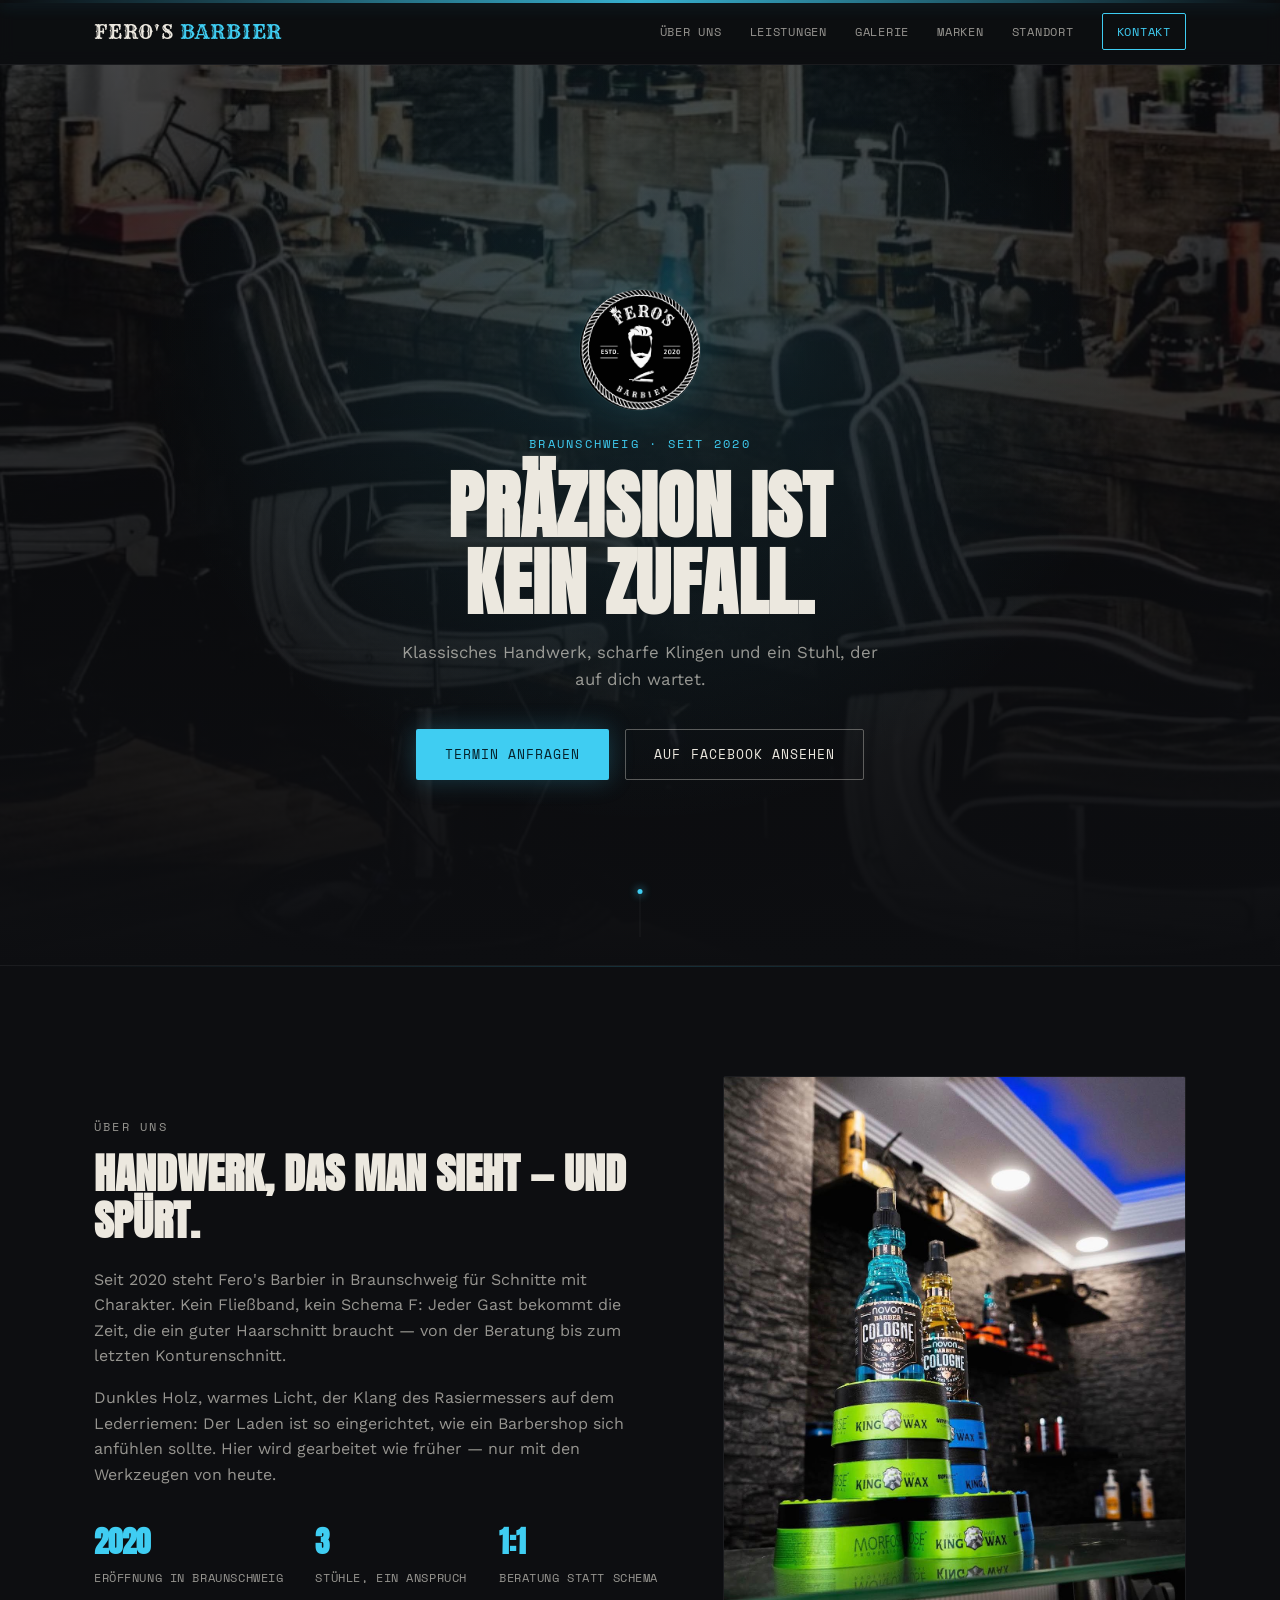
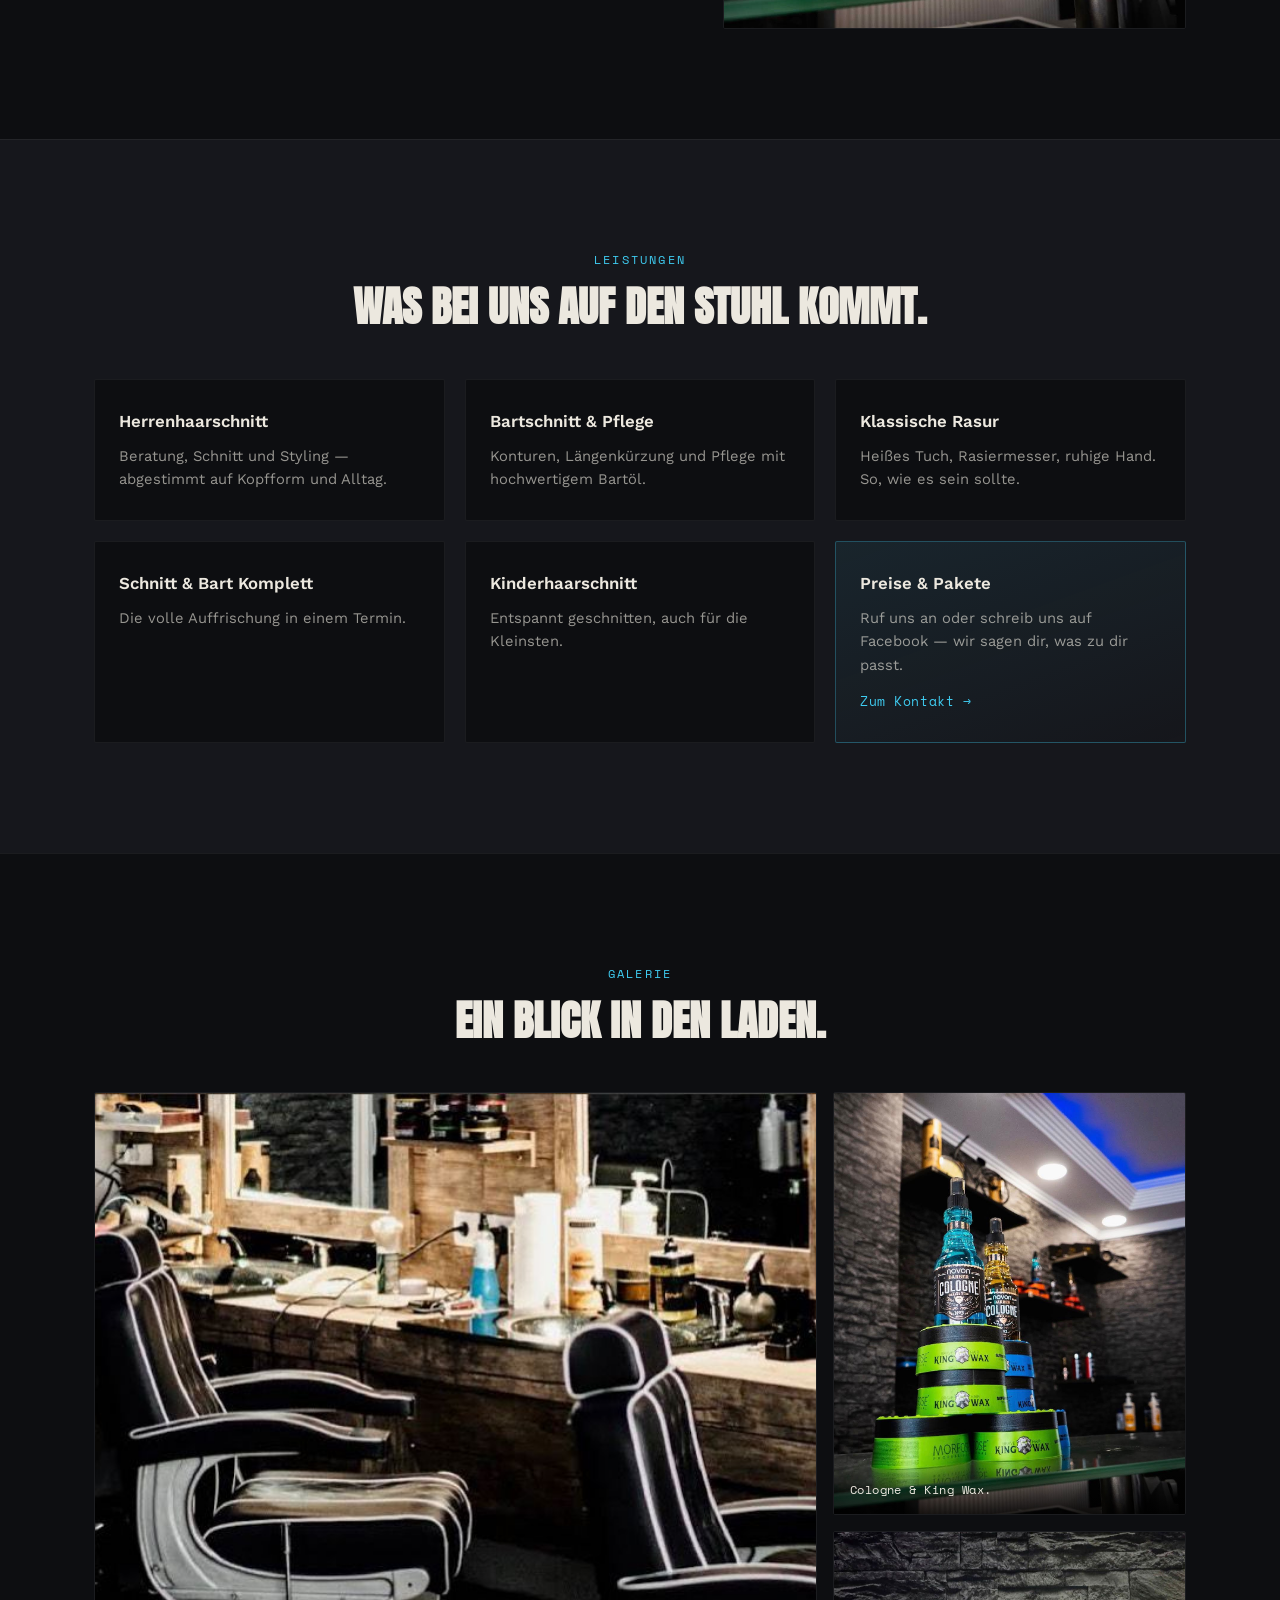
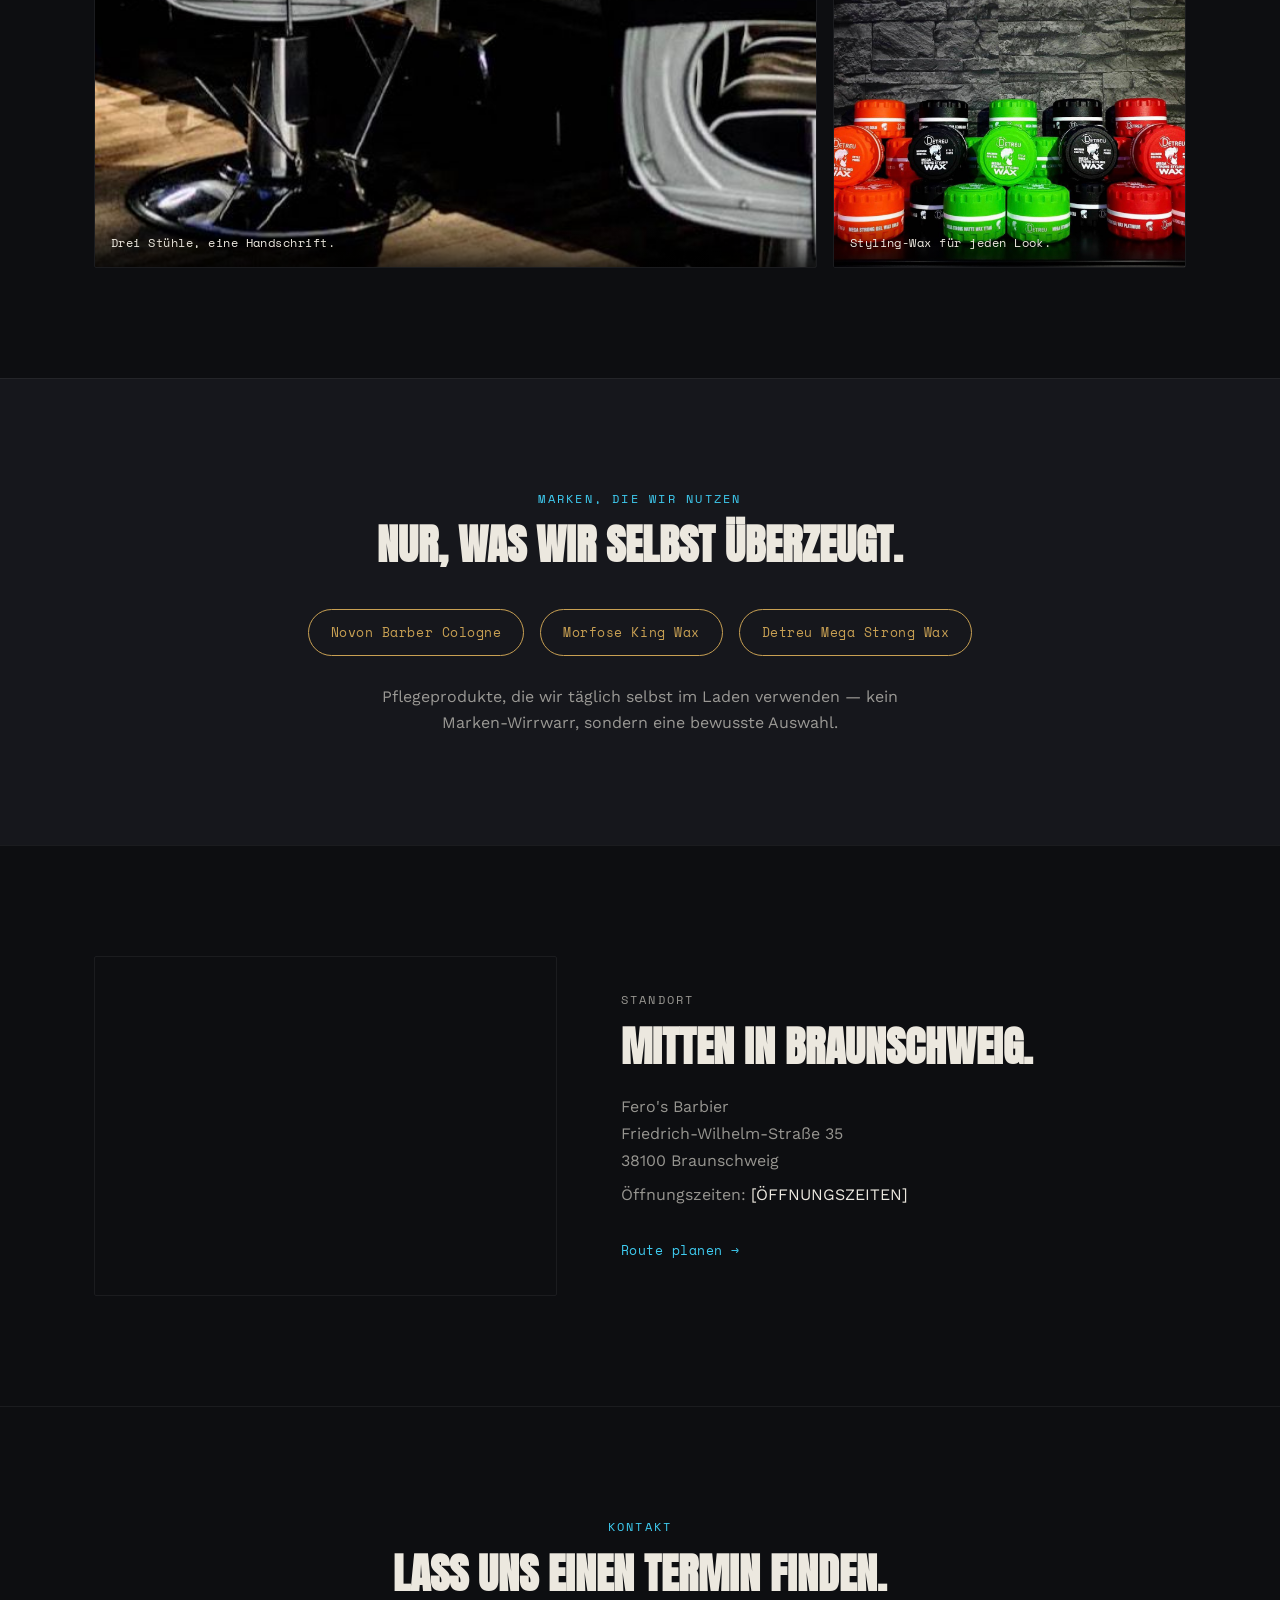
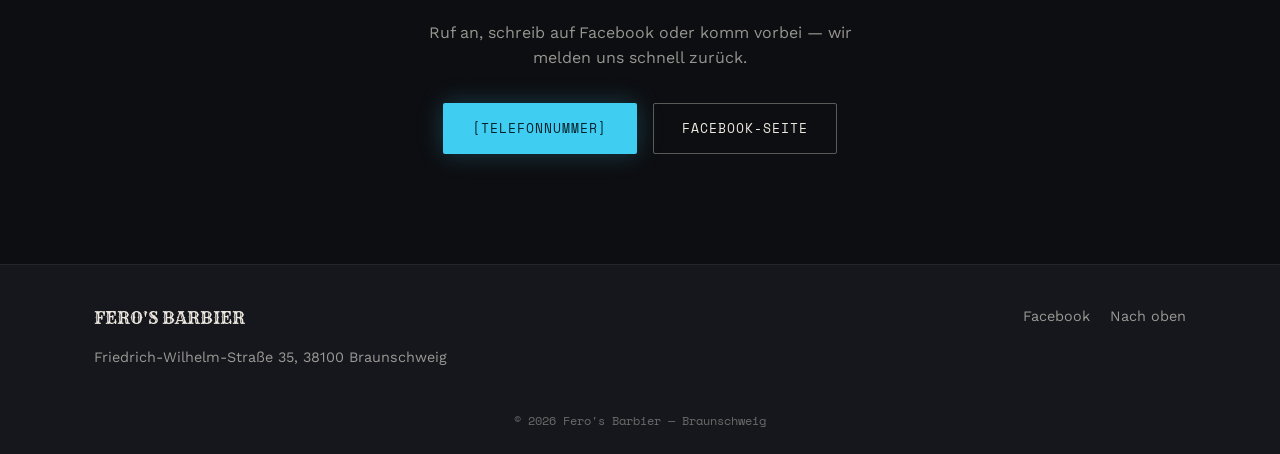
==== index.html @ 3f4fe278 "initial" ====
<!DOCTYPE html>
<html lang="de">
<head>
<meta charset="UTF-8">
<meta name="viewport" content="width=device-width, initial-scale=1.0">
<title>Fero's Barbier — Braunschweig</title>
<meta name="description" content="Fero's Barbier in Braunschweig — Herrenhaarschnitt, Bartpflege & klassische Rasur seit 2020.">

<!--
  HINWEIS FÜR FERO / BETREIBER:
  Bitte folgende Platzhalter im Code suchen und ersetzen:
  - [TELEFONNUMMER]   → echte Telefonnummer eintragen (in Kontakt-Sektion & Hero)
  - [ÖFFNUNGSZEITEN]  → echte Öffnungszeiten eintragen
  - [INSTAGRAM]       → Instagram-Link eintragen oder Button entfernen
  - [E-MAIL]          → E-Mail-Adresse eintragen
  Echte Preise wurden bewusst NICHT erfunden — bitte in der Leistungen-Sektion ergänzen.
-->

<link rel="preconnect" href="https://fonts.googleapis.com">
<link rel="preconnect" href="https://fonts.gstatic.com" crossorigin>
<link href="https://fonts.googleapis.com/css2?family=Anton&family=Rye&family=Work+Sans:wght@400;500;600&family=Space+Mono:wght@400;700&display=swap" rel="stylesheet">

<link rel="stylesheet" href="assets/styles.css">
</head>
<body>

<div class="neon-rail" aria-hidden="true"></div>

<header class="site-header" id="top">
  <nav class="nav">
    <a class="nav-brand" href="#top">FERO'S <span>BARBIER</span></a>
    <button class="nav-toggle" id="navToggle" aria-label="Menü öffnen" aria-expanded="false">
      <span></span><span></span><span></span>
    </button>
    <ul class="nav-links" id="navLinks">
      <li><a href="#ueber-uns">Über uns</a></li>
      <li><a href="#leistungen">Leistungen</a></li>
      <li><a href="#galerie">Galerie</a></li>
      <li><a href="#marken">Marken</a></li>
      <li><a href="#standort">Standort</a></li>
      <li><a href="#kontakt" class="nav-cta">Kontakt</a></li>
    </ul>
  </nav>
</header>

<main>

  <!-- HERO -->
  <section class="hero" id="hero">
    <div class="hero-bg" style="background-image:url('assets/images/chairs.jpeg')"></div>
    <div class="hero-scrim"></div>
    <div class="hero-content">
      <img src="assets/images/logo.jpeg" alt="Fero's Barbier Logo" class="hero-logo">
      <p class="eyebrow">Braunschweig · seit 2020</p>
      <h1 class="hero-title">Präzision ist<br>kein Zufall.</h1>
      <p class="hero-sub">Klassisches Handwerk, scharfe Klingen und ein Stuhl, der auf dich wartet.</p>
      <div class="hero-actions">
        <a href="#kontakt" class="btn btn-primary">Termin anfragen</a>
        <a href="https://www.facebook.com/people/Feros-Barbier/100063717482037/" target="_blank" rel="noopener" class="btn btn-ghost">Auf Facebook ansehen</a>
      </div>
    </div>
    <div class="scroll-cue" aria-hidden="true"><span></span></div>
  </section>

  <!-- ÜBER UNS -->
  <section class="section" id="ueber-uns">
    <div class="section-glow"></div>
    <div class="container split">
      <div class="split-text reveal">
        <p class="eyebrow">Über uns</p>
        <h2 class="section-title">Handwerk, das man sieht — und spürt.</h2>
        <p>Seit 2020 steht Fero's Barbier in Braunschweig für Schnitte mit Charakter. Kein Fließband, kein Schema F: Jeder Gast bekommt die Zeit, die ein guter Haarschnitt braucht — von der Beratung bis zum letzten Konturenschnitt.</p>
        <p>Dunkles Holz, warmes Licht, der Klang des Rasiermessers auf dem Lederriemen: Der Laden ist so eingerichtet, wie ein Barbershop sich anfühlen sollte. Hier wird gearbeitet wie früher — nur mit den Werkzeugen von heute.</p>
        <ul class="fact-list">
          <li><strong>2020</strong><span>Eröffnung in Braunschweig</span></li>
          <li><strong>3</strong><span>Stühle, ein Anspruch</span></li>
          <li><strong>1:1</strong><span>Beratung statt Schema</span></li>
        </ul>
      </div>
      <div class="split-media reveal">
        <img src="assets/images/products-tower.jpeg" alt="Pflegeprodukte bei Fero's Barbier">
      </div>
    </div>
  </section>

  <!-- LEISTUNGEN -->
  <section class="section section-alt" id="leistungen">
    <div class="container">
      <p class="eyebrow center">Leistungen</p>
      <h2 class="section-title center">Was bei uns auf den Stuhl kommt.</h2>
      <div class="service-grid">
        <article class="service-card reveal">
          <h3>Herrenhaarschnitt</h3>
          <p>Beratung, Schnitt und Styling — abgestimmt auf Kopfform und Alltag.</p>
        </article>
        <article class="service-card reveal">
          <h3>Bartschnitt &amp; Pflege</h3>
          <p>Konturen, Längenkürzung und Pflege mit hochwertigem Bartöl.</p>
        </article>
        <article class="service-card reveal">
          <h3>Klassische Rasur</h3>
          <p>Heißes Tuch, Rasiermesser, ruhige Hand. So, wie es sein sollte.</p>
        </article>
        <article class="service-card reveal">
          <h3>Schnitt &amp; Bart Komplett</h3>
          <p>Die volle Auffrischung in einem Termin.</p>
        </article>
        <article class="service-card reveal">
          <h3>Kinderhaarschnitt</h3>
          <p>Entspannt geschnitten, auch für die Kleinsten.</p>
        </article>
        <article class="service-card reveal service-card--cta">
          <h3>Preise &amp; Pakete</h3>
          <p>Ruf uns an oder schreib uns auf Facebook — wir sagen dir, was zu dir passt.</p>
          <a href="#kontakt" class="link-arrow">Zum Kontakt →</a>
        </article>
      </div>
    </div>
  </section>

  <!-- GALERIE -->
  <section class="section" id="galerie">
    <div class="container">
      <p class="eyebrow center">Galerie</p>
      <h2 class="section-title center">Ein Blick in den Laden.</h2>
      <div class="gallery-grid">
        <figure class="gallery-item reveal gallery-item--wide">
          <img src="assets/images/chairs.jpeg" alt="Barbierstühle im Laden">
          <figcaption>Drei Stühle, eine Handschrift.</figcaption>
        </figure>
        <figure class="gallery-item reveal">
          <img src="assets/images/products-tower.jpeg" alt="Cologne und Wax Produkte">
          <figcaption>Cologne &amp; King Wax.</figcaption>
        </figure>
        <figure class="gallery-item reveal">
          <img src="assets/images/products-wax.jpeg" alt="Detreu Styling Wax in verschiedenen Farben">
          <figcaption>Styling-Wax für jeden Look.</figcaption>
        </figure>
      </div>
    </div>
  </section>

  <!-- MARKEN -->
  <section class="section section-alt" id="marken">
    <div class="container">
      <p class="eyebrow center">Marken, die wir nutzen</p>
      <h2 class="section-title center">Nur, was wir selbst überzeugt.</h2>
      <div class="brand-row">
        <div class="brand-pill reveal">Novon Barber Cologne</div>
        <div class="brand-pill reveal">Morfose King Wax</div>
        <div class="brand-pill reveal">Detreu Mega Strong Wax</div>
      </div>
      <p class="brand-note">Pflegeprodukte, die wir täglich selbst im Laden verwenden — kein Marken-Wirrwarr, sondern eine bewusste Auswahl.</p>
    </div>
  </section>

  <!-- STANDORT -->
  <section class="section" id="standort">
    <div class="container split split-reverse">
      <div class="split-text reveal">
        <p class="eyebrow">Standort</p>
        <h2 class="section-title">Mitten in Braunschweig.</h2>
        <address>
          Fero's Barbier<br>
          Friedrich-Wilhelm-Straße 35<br>
          38100 Braunschweig
        </address>
        <p class="hours-note">Öffnungszeiten: <em>[ÖFFNUNGSZEITEN]</em></p>
        <a class="link-arrow" href="https://www.google.com/maps/dir/?api=1&destination=Friedrich-Wilhelm-Stra%C3%9Fe+35,+38100+Braunschweig" target="_blank" rel="noopener">Route planen →</a>
      </div>
      <div class="split-media reveal map-frame">
        <iframe
          title="Karte Fero's Barbier"
          src="https://maps.google.com/maps?q=Friedrich-Wilhelm-Stra%C3%9Fe%2035,%2038100%20Braunschweig&z=16&output=embed"
          loading="lazy"
          referrerpolicy="no-referrer-when-downgrade">
        </iframe>
      </div>
    </div>
  </section>

  <!-- KONTAKT -->
  <section class="section section-dark" id="kontakt">
    <div class="container center-col">
      <p class="eyebrow center">Kontakt</p>
      <h2 class="section-title center">Lass uns einen Termin finden.</h2>
      <p class="kontakt-sub">Ruf an, schreib auf Facebook oder komm vorbei — wir melden uns schnell zurück.</p>
      <div class="kontakt-actions">
        <a href="tel:[TELEFONNUMMER]" class="btn btn-primary">[TELEFONNUMMER]</a>
        <a href="https://www.facebook.com/people/Feros-Barbier/100063717482037/" target="_blank" rel="noopener" class="btn btn-ghost">Facebook-Seite</a>
      </div>
    </div>
  </section>

</main>

<footer class="site-footer">
  <div class="container footer-grid">
    <div>
      <p class="footer-brand">FERO'S BARBIER</p>
      <p>Friedrich-Wilhelm-Straße 35, 38100 Braunschweig</p>
    </div>
    <div class="footer-links">
      <a href="https://www.facebook.com/people/Feros-Barbier/100063717482037/" target="_blank" rel="noopener">Facebook</a>
      <a href="#top">Nach oben</a>
    </div>
  </div>
  <p class="footer-fine">© <span id="year"></span> Fero's Barbier — Braunschweig</p>
</footer>

<script src="assets/script.js"></script>
</body>
</html>
---- assets/styles.css ----
/* ============ TOKENS ============ */
:root{
  --ink:#0d0e11;
  --panel:#16171c;
  --panel-2:#1d1f25;
  --stone-line: rgba(255,255,255,0.06);
  --neon:#3fcdf2;
  --neon-soft: rgba(63,205,242,0.18);
  --brass:#c8a053;
  --paper:#ece8df;
  --paper-dim: rgba(236,232,223,0.62);
  --green:#8dc63f;

  --display: "Anton", sans-serif;
  --accent-font: "Rye", serif;
  --body: "Work Sans", sans-serif;
  --mono: "Space Mono", monospace;

  --container: 1140px;
  --radius: 2px;
}

*{box-sizing:border-box;}
html{scroll-behavior:smooth;}
body{
  margin:0;
  background:var(--ink);
  color:var(--paper);
  font-family:var(--body);
  font-size:16px;
  line-height:1.6;
  -webkit-font-smoothing:antialiased;
}
img{max-width:100%;display:block;}
a{color:inherit;text-decoration:none;}
.container{max-width:var(--container);margin:0 auto;padding:0 24px;}

@media (prefers-reduced-motion: reduce){
  *{animation-duration:0.001ms !important; animation-iteration-count:1 !important; transition-duration:0.001ms !important; scroll-behavior:auto !important;}
}

/* ============ SIGNATURE: NEON CEILING RAIL ============ */
.neon-rail{
  position:fixed;
  top:0; left:0; right:0;
  height:3px;
  background:linear-gradient(90deg, transparent, var(--neon), transparent);
  z-index:60;
  box-shadow:0 0 18px 2px var(--neon-soft);
  opacity:0.85;
  animation: railSweep 9s ease-in-out infinite;
}
@keyframes railSweep{
  0%,100%{ background-position: 0% 50%; }
  50%{ background-position: 100% 50%; }
}

/* ============ HEADER / NAV ============ */
.site-header{
  position:sticky; top:0; z-index:50;
  background:rgba(13,14,17,0.86);
  backdrop-filter: blur(8px);
  border-bottom:1px solid var(--stone-line);
}
.nav{
  max-width:var(--container);
  margin:0 auto;
  padding:16px 24px;
  display:flex;
  align-items:center;
  justify-content:space-between;
}
.nav-brand{
  font-family:var(--accent-font);
  font-size:1.25rem;
  letter-spacing:0.04em;
  color:var(--paper);
}
.nav-brand span{color:var(--neon);}
.nav-links{
  display:flex;
  gap:28px;
  list-style:none;
  margin:0; padding:0;
  font-family:var(--mono);
  font-size:0.78rem;
  letter-spacing:0.06em;
  text-transform:uppercase;
}
.nav-links a{
  color:var(--paper-dim);
  position:relative;
  padding-bottom:4px;
  transition:color .2s;
}
.nav-links a:hover, .nav-links a:focus-visible{color:var(--paper);}
.nav-links a:hover::after, .nav-links a:focus-visible::after{
  content:"";
  position:absolute; left:0; bottom:0;
  width:100%; height:1px;
  background:var(--neon);
}
.nav-cta{
  color:var(--neon) !important;
  border:1px solid var(--neon);
  padding:8px 14px !important;
  border-radius:var(--radius);
}
.nav-toggle{
  display:none;
  flex-direction:column;
  gap:5px;
  background:none;
  border:none;
  cursor:pointer;
  padding:6px;
}
.nav-toggle span{
  width:24px; height:2px; background:var(--paper);
}

/* ============ HERO ============ */
.hero{
  position:relative;
  min-height:100vh;
  display:flex;
  align-items:center;
  justify-content:center;
  overflow:hidden;
}
.hero-bg{
  position:absolute; inset:0;
  background-size:cover;
  background-position:center 30%;
  filter:saturate(0.9) brightness(0.55);
  transform:scale(1.05);
}
.hero-scrim{
  position:absolute; inset:0;
  background:
    radial-gradient(ellipse at 50% 30%, rgba(63,205,242,0.12), transparent 55%),
    linear-gradient(180deg, rgba(13,14,17,0.55) 0%, rgba(13,14,17,0.78) 55%, var(--ink) 100%);
}
.hero-content{
  position:relative;
  z-index:2;
  text-align:center;
  padding:120px 24px 80px;
  max-width:720px;
}
.hero-logo{
  width:120px; height:120px;
  margin:0 auto 24px;
  border-radius:50%;
  box-shadow:0 0 0 1px var(--stone-line), 0 0 40px rgba(63,205,242,0.15);
}
.eyebrow{
  font-family:var(--mono);
  font-size:0.78rem;
  letter-spacing:0.18em;
  text-transform:uppercase;
  color:var(--neon);
  margin:0 0 14px;
}
.eyebrow.center{text-align:center;}
.hero-title{
  font-family:var(--display);
  font-size:clamp(2.6rem, 7vw, 4.6rem);
  line-height:1.04;
  letter-spacing:0.01em;
  margin:0 0 18px;
  text-transform:uppercase;
}
.hero-sub{
  color:var(--paper-dim);
  font-size:1.05rem;
  max-width:480px;
  margin:0 auto 36px;
}
.hero-actions{
  display:flex; gap:16px; justify-content:center; flex-wrap:wrap;
}
.scroll-cue{
  position:absolute; bottom:28px; left:50%; transform:translateX(-50%);
  width:1px; height:48px; background:var(--stone-line);
  z-index:2;
}
.scroll-cue span{
  position:absolute; top:0; left:-2px;
  width:5px; height:5px; border-radius:50%;
  background:var(--neon);
  box-shadow:0 0 8px var(--neon);
  animation: cueDrop 2.4s ease-in-out infinite;
}
@keyframes cueDrop{
  0%{ top:0; opacity:1; }
  90%{ opacity:1; }
  100%{ top:44px; opacity:0; }
}

/* ============ BUTTONS ============ */
.btn{
  display:inline-block;
  padding:14px 28px;
  font-family:var(--mono);
  font-size:0.82rem;
  letter-spacing:0.08em;
  text-transform:uppercase;
  border-radius:var(--radius);
  border:1px solid transparent;
  transition: transform .2s, box-shadow .2s, background .2s;
}
.btn-primary{
  background:var(--neon);
  color:#06222b;
  box-shadow:0 0 24px rgba(63,205,242,0.25);
}
.btn-primary:hover{ transform:translateY(-2px); box-shadow:0 6px 28px rgba(63,205,242,0.4); }
.btn-ghost{
  border-color: rgba(236,232,223,0.35);
  color:var(--paper);
}
.btn-ghost:hover{ border-color:var(--paper); background:rgba(255,255,255,0.04); }

/* ============ SECTIONS ============ */
.section{
  position:relative;
  padding:110px 0;
  border-top:1px solid var(--stone-line);
}
.section-alt{ background:var(--panel); }
.section-dark{ background:var(--ink); }
.section-glow{
  position:absolute; top:0; left:0; right:0; height:1px;
  background:linear-gradient(90deg, transparent, var(--neon-soft), transparent);
}
.section-title{
  font-family:var(--display);
  text-transform:uppercase;
  font-size:clamp(1.8rem, 3.4vw, 2.6rem);
  line-height:1.12;
  margin:0 0 22px;
  max-width:620px;
}
.section-title.center{ margin-left:auto; margin-right:auto; text-align:center; }

.split{
  display:grid;
  grid-template-columns: 1.1fr 0.9fr;
  gap:64px;
  align-items:center;
}
.split-reverse{ direction:rtl; }
.split-reverse > *{ direction:ltr; }
.split-text p{ color:var(--paper-dim); }
.split-media img{
  border-radius:var(--radius);
  border:1px solid var(--stone-line);
}
.fact-list{
  list-style:none; margin:32px 0 0; padding:0;
  display:flex; gap:32px; flex-wrap:wrap;
}
.fact-list li{ display:flex; flex-direction:column; gap:4px; }
.fact-list strong{
  font-family:var(--display);
  font-size:1.8rem;
  color:var(--neon);
}
.fact-list span{
  font-family:var(--mono);
  font-size:0.72rem;
  letter-spacing:0.05em;
  text-transform:uppercase;
  color:var(--paper-dim);
}

/* ============ SERVICES ============ */
.service-grid{
  display:grid;
  grid-template-columns:repeat(3, 1fr);
  gap:20px;
  margin-top:48px;
}
.service-card{
  background:var(--ink);
  border:1px solid var(--stone-line);
  border-radius:var(--radius);
  padding:28px 24px;
  transition: border-color .25s, transform .25s;
}
.service-card:hover{
  border-color: rgba(63,205,242,0.4);
  transform:translateY(-4px);
}
.service-card h3{
  font-family:var(--body);
  font-weight:600;
  font-size:1.05rem;
  margin:0 0 10px;
}
.service-card p{
  color:var(--paper-dim);
  font-size:0.92rem;
  margin:0;
}
.service-card--cta{
  background:linear-gradient(160deg, rgba(63,205,242,0.08), transparent);
  border-color:rgba(63,205,242,0.3);
}
.link-arrow{
  display:inline-block; margin-top:14px;
  font-family:var(--mono); font-size:0.82rem;
  color:var(--neon);
  letter-spacing:0.04em;
}

/* ============ GALLERY ============ */
.gallery-grid{
  display:grid;
  grid-template-columns:repeat(3, 1fr);
  grid-template-rows:auto auto;
  gap:16px;
  margin-top:48px;
}
.gallery-item{
  margin:0;
  position:relative;
  overflow:hidden;
  border-radius:var(--radius);
  border:1px solid var(--stone-line);
}
.gallery-item--wide{ grid-column:1 / span 2; grid-row:1 / span 2; }
.gallery-item img{
  width:100%; height:100%; object-fit:cover;
  transition: transform .5s ease;
}
.gallery-item:hover img{ transform:scale(1.06); }
.gallery-item figcaption{
  position:absolute; left:0; right:0; bottom:0;
  padding:14px 16px;
  font-family:var(--mono);
  font-size:0.74rem;
  letter-spacing:0.04em;
  background:linear-gradient(180deg, transparent, rgba(0,0,0,0.75));
  color:var(--paper);
}

/* ============ MARKEN ============ */
.brand-row{
  display:flex; gap:16px; justify-content:center; flex-wrap:wrap;
  margin-top:40px;
}
.brand-pill{
  border:1px solid var(--brass);
  color:var(--brass);
  font-family:var(--mono);
  font-size:0.82rem;
  letter-spacing:0.04em;
  padding:12px 22px;
  border-radius:999px;
}
.brand-note{
  text-align:center;
  color:var(--paper-dim);
  max-width:520px;
  margin:28px auto 0;
}

/* ============ STANDORT ============ */
address{
  font-style:normal;
  color:var(--paper-dim);
  margin:18px 0 8px;
  line-height:1.7;
}
.hours-note{ color:var(--paper-dim); margin:0 0 18px; }
.hours-note em{ color:var(--paper); font-style:normal; }
.map-frame{
  border:1px solid var(--stone-line);
  border-radius:var(--radius);
  overflow:hidden;
  height:340px;
}
.map-frame iframe{ width:100%; height:100%; border:0; filter:grayscale(0.2) contrast(1.05); }

/* ============ KONTAKT ============ */
.center-col{ text-align:center; display:flex; flex-direction:column; align-items:center; }
.kontakt-sub{ color:var(--paper-dim); max-width:460px; margin:0 0 32px; }
.kontakt-actions{ display:flex; gap:16px; flex-wrap:wrap; justify-content:center; }

/* ============ FOOTER ============ */
.site-footer{
  border-top:1px solid var(--stone-line);
  padding:40px 0 24px;
  background:var(--panel);
}
.footer-grid{
  display:flex; justify-content:space-between; flex-wrap:wrap; gap:16px;
  font-size:0.9rem; color:var(--paper-dim);
}
.footer-brand{
  font-family:var(--accent-font);
  color:var(--paper);
  font-size:1.05rem;
  margin:0 0 6px;
}
.footer-links{ display:flex; gap:20px; }
.footer-links a:hover{ color:var(--neon); }
.footer-fine{
  text-align:center;
  font-family:var(--mono);
  font-size:0.72rem;
  color:rgba(236,232,223,0.4);
  margin:28px 0 0;
}

/* ============ REVEAL ANIMATION ============ */
.reveal{
  opacity:0;
  transform:translateY(18px);
  transition:opacity .6s ease, transform .6s ease;
}
.reveal.is-visible{ opacity:1; transform:translateY(0); }

/* ============ RESPONSIVE ============ */
@media (max-width: 860px){
  .nav-links{
    position:fixed; top:65px; left:0; right:0;
    background:var(--ink);
    flex-direction:column;
    padding:20px 24px 28px;
    gap:18px;
    border-bottom:1px solid var(--stone-line);
    transform:translateY(-110%);
    transition:transform .3s ease;
  }
  .nav-links.is-open{ transform:translateY(0); }
  .nav-toggle{ display:flex; }
  .split, .split-reverse{ grid-template-columns:1fr; direction:ltr; }
  .split-reverse > *{ direction:ltr; }
  .service-grid{ grid-template-columns:1fr 1fr; }
  .gallery-grid{ grid-template-columns:1fr 1fr; }
  .gallery-item--wide{ grid-column:1 / span 2; grid-row:auto; aspect-ratio:16/10; }
  .gallery-item{ aspect-ratio:1/1; }
}
@media (max-width: 560px){
  .service-grid{ grid-template-columns:1fr; }
  .gallery-grid{ grid-template-columns:1fr; }
  .gallery-item--wide{ grid-column:1; }
  .fact-list{ gap:24px; }
}
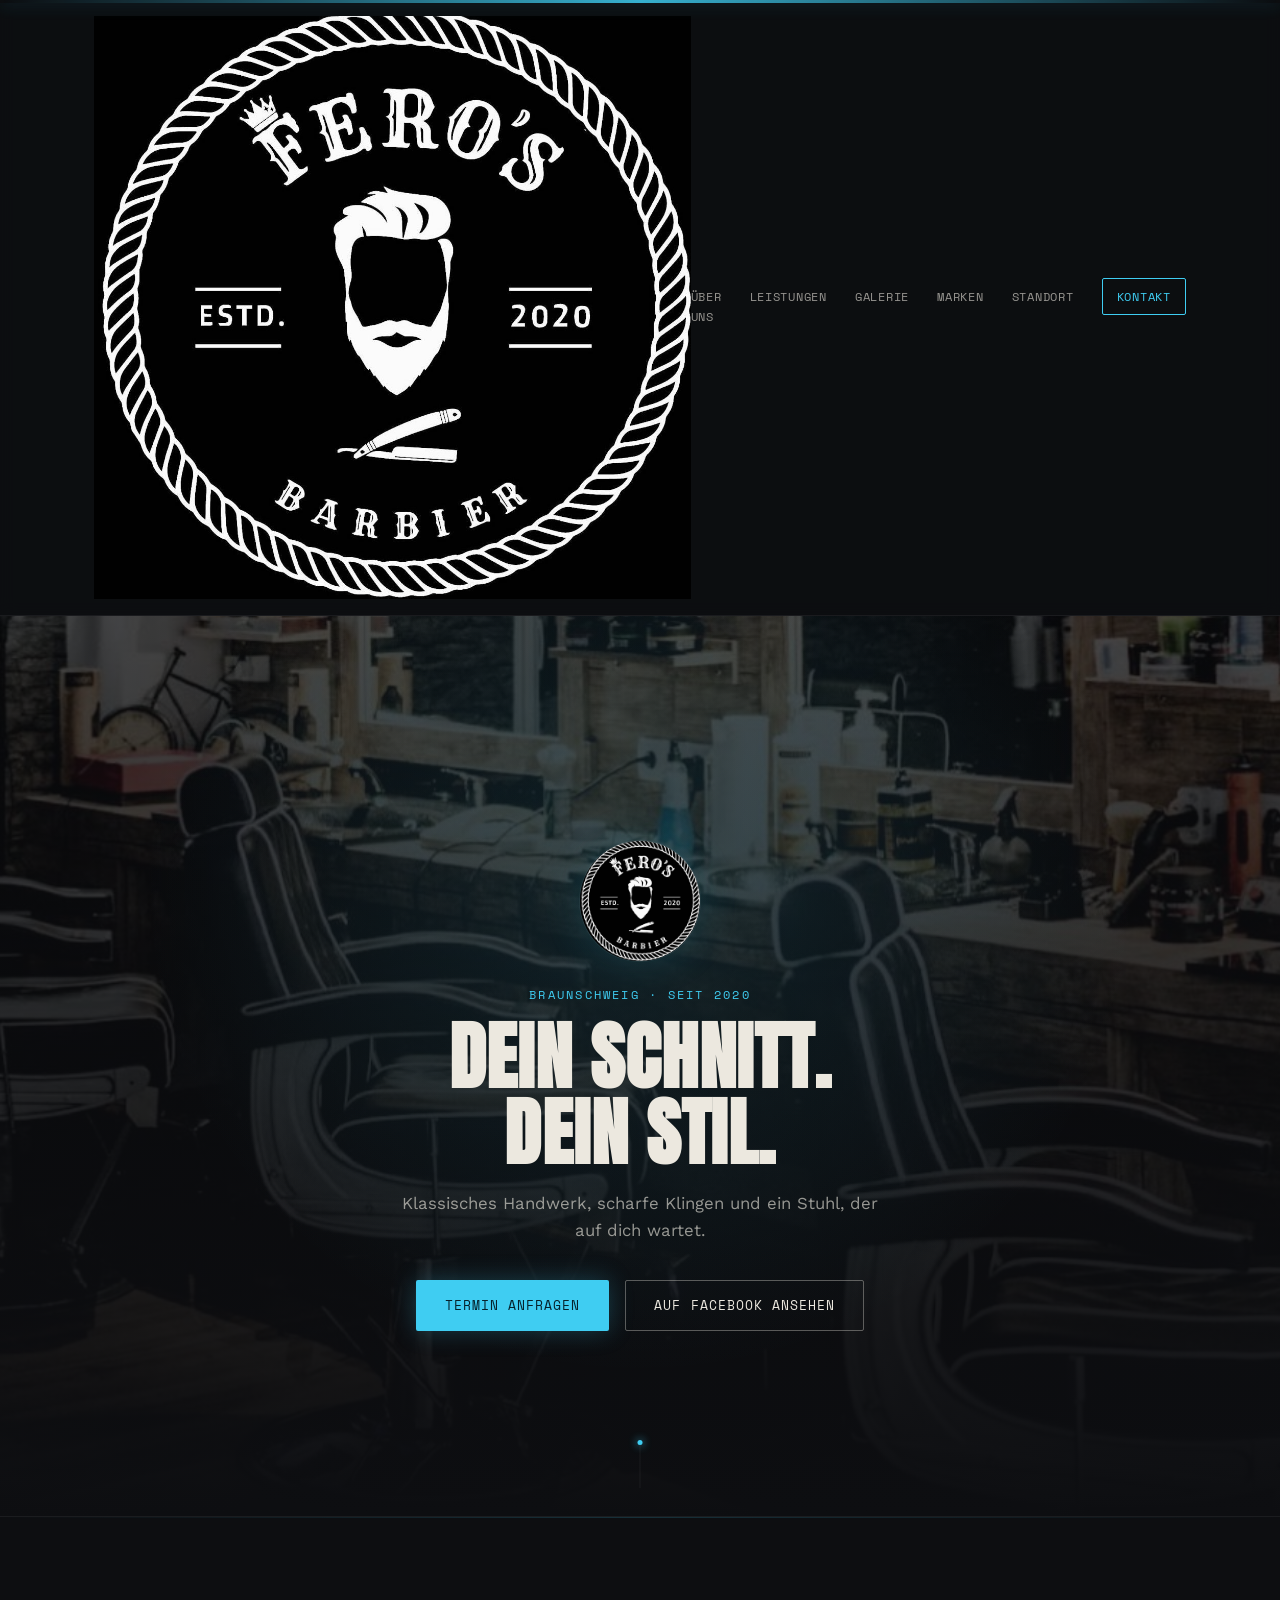
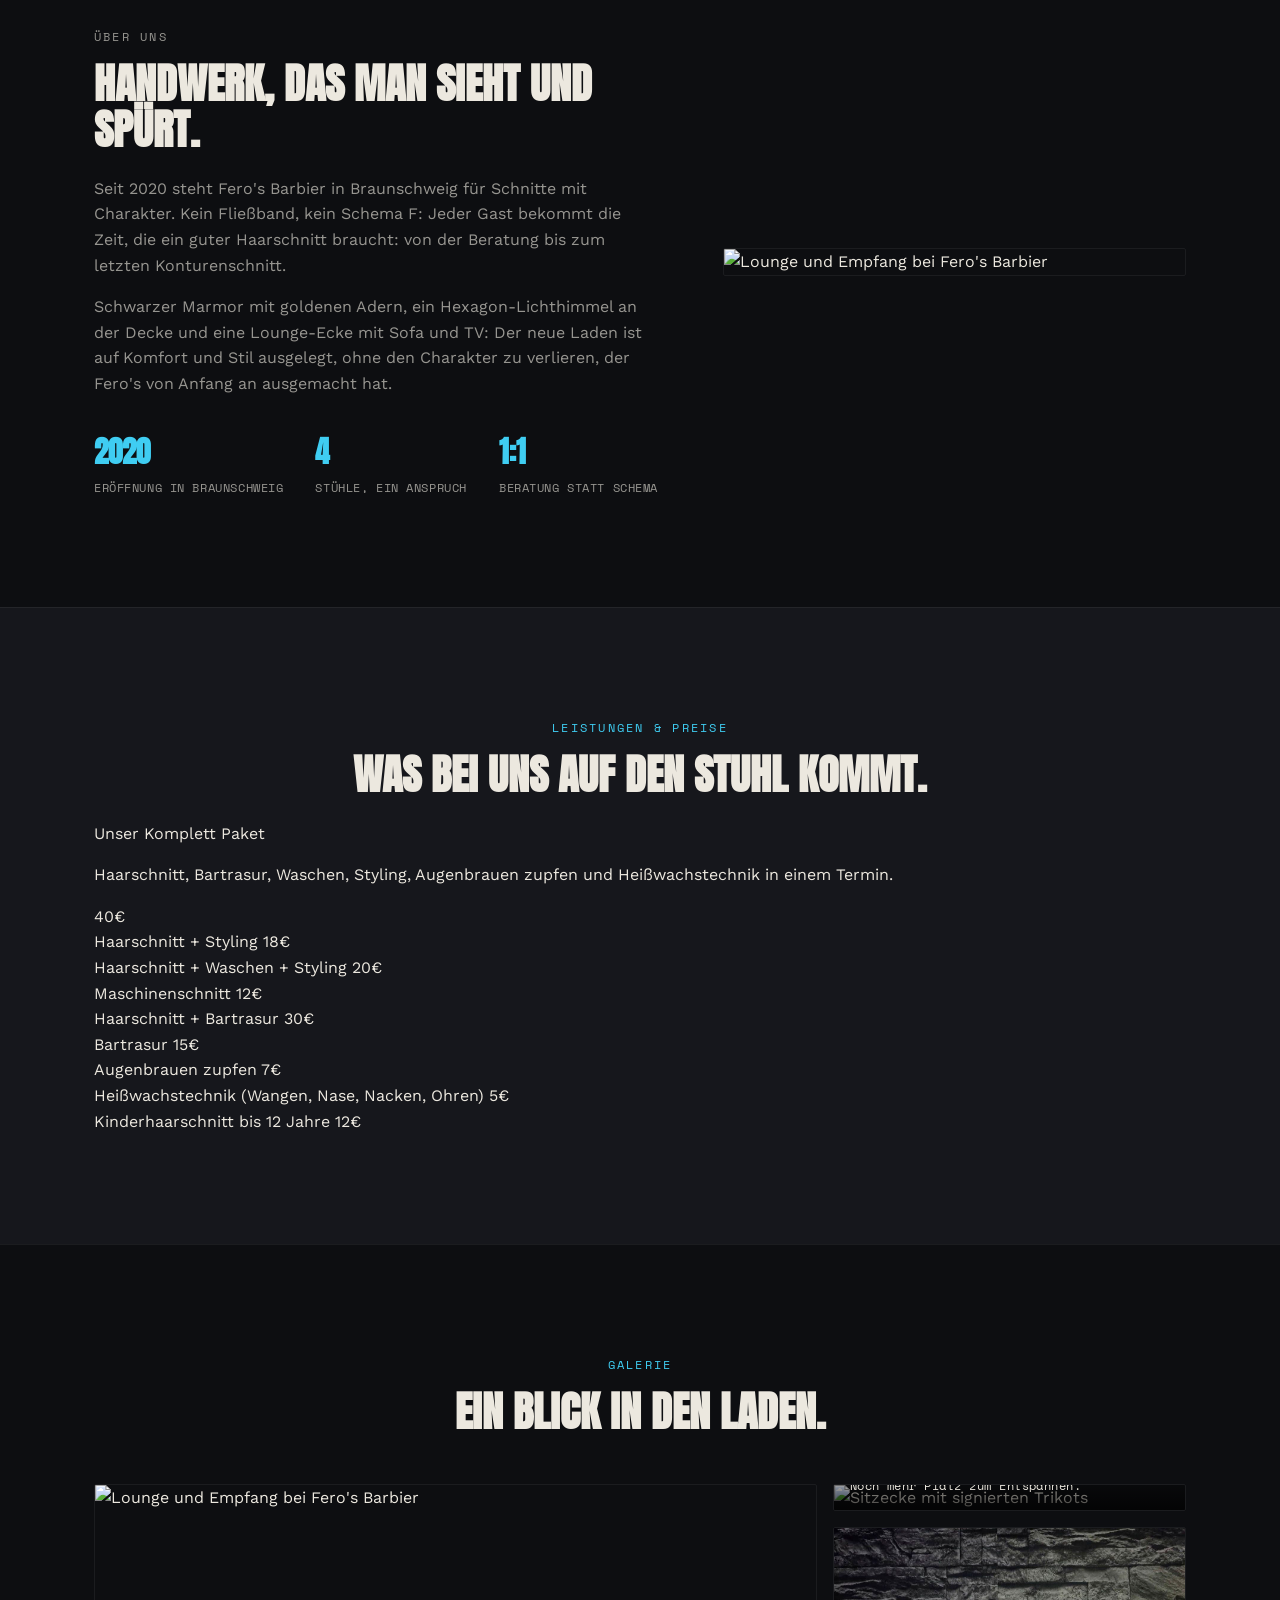
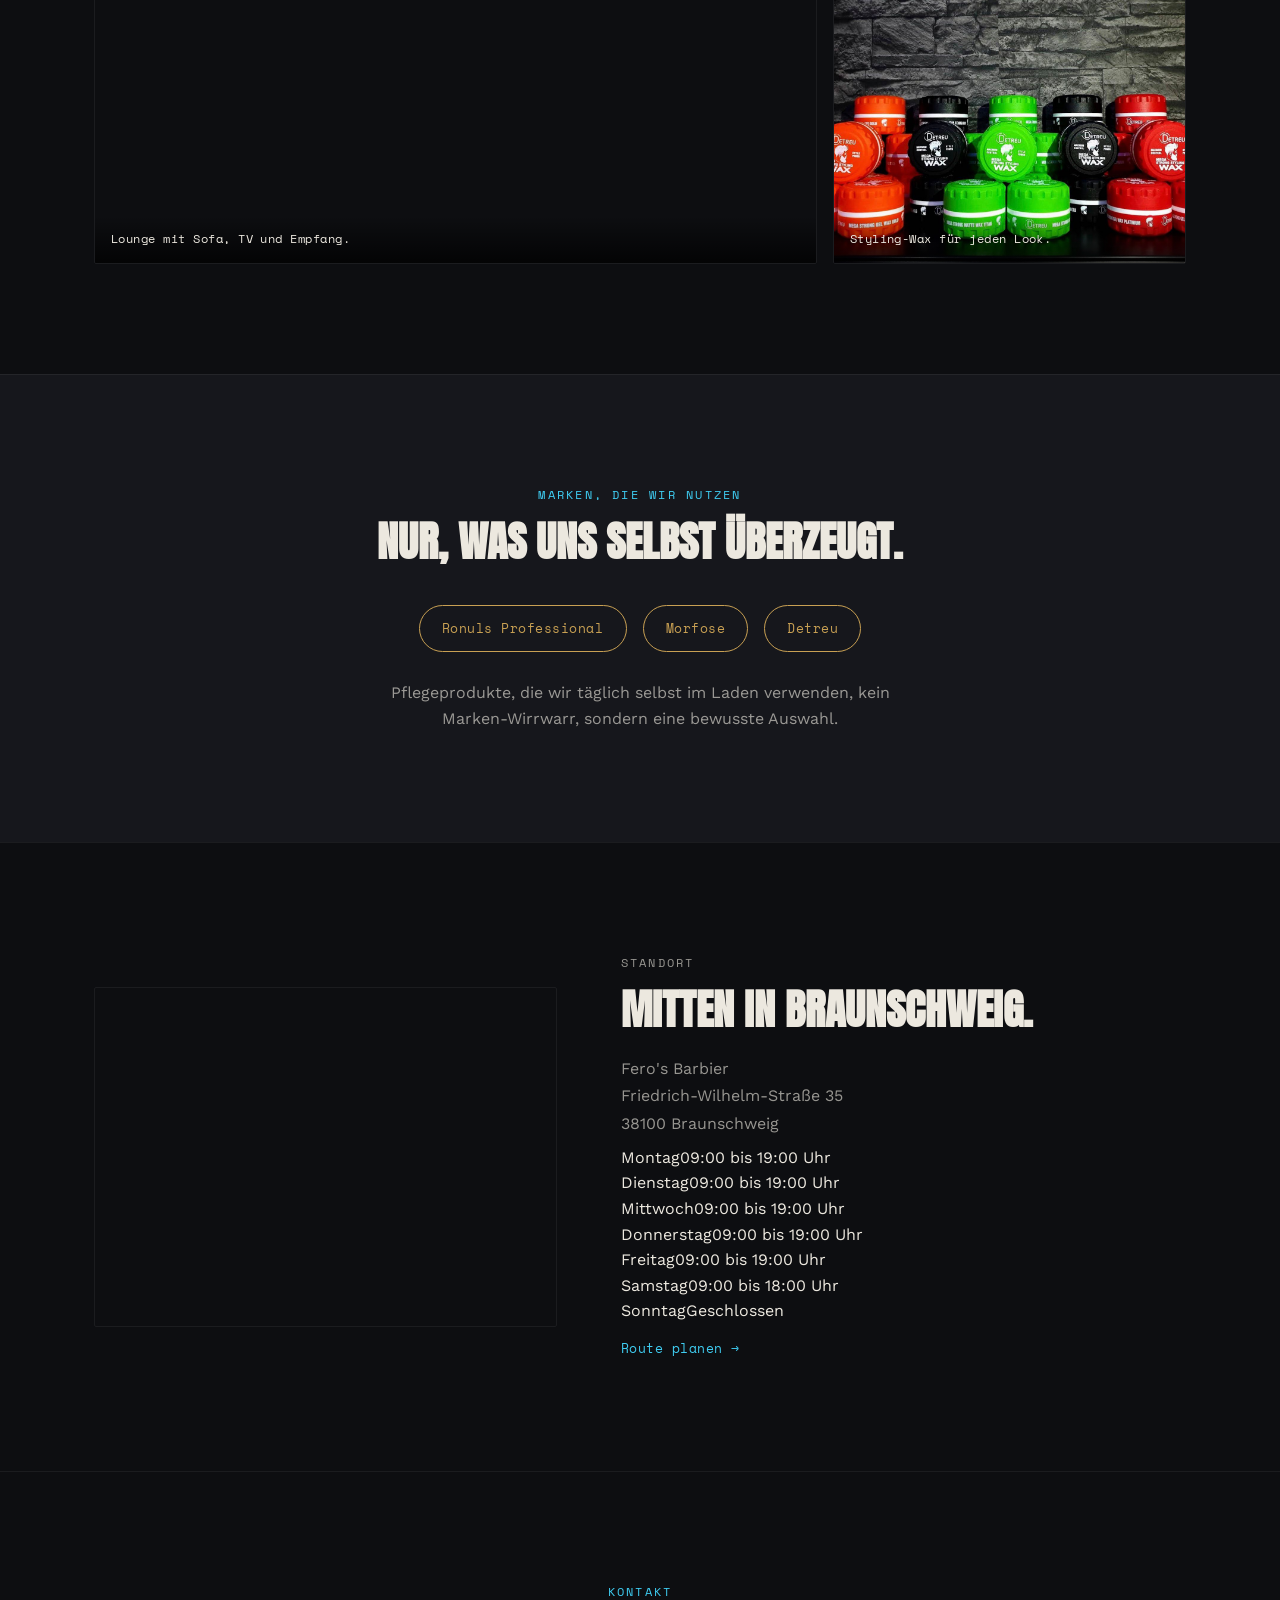
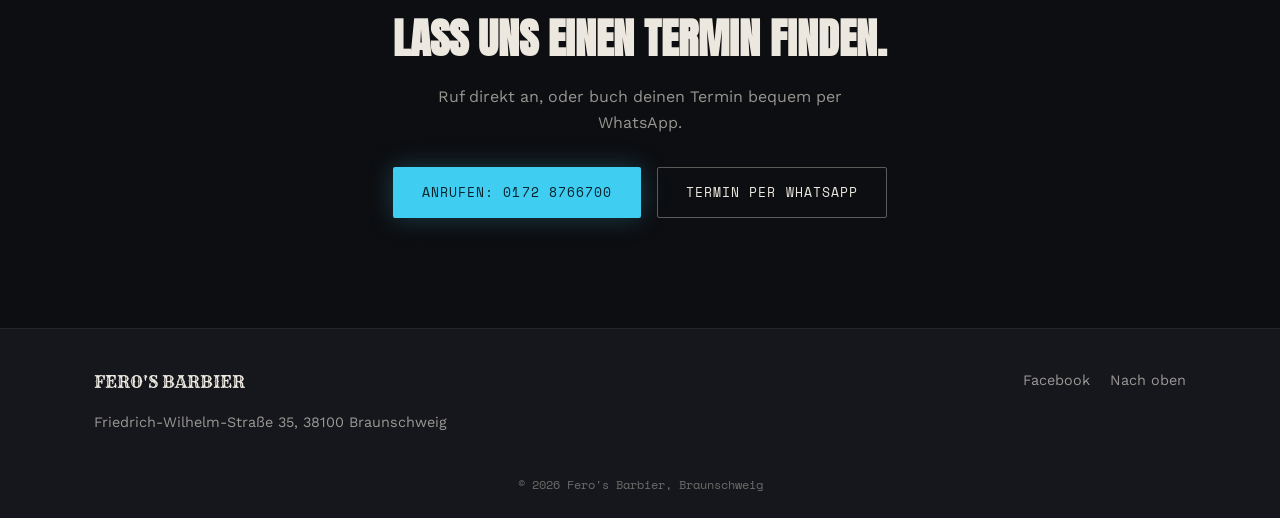
==== commit 4b17421b: "Refactor index.html for clarity and updates Removed comments and updated text for clarity." ====
--- a/index.html
+++ b/index.html
@@ -3,18 +3,8 @@
 <head>
 <meta charset="UTF-8">
 <meta name="viewport" content="width=device-width, initial-scale=1.0">
-<title>Fero's Barbier — Braunschweig</title>
-<meta name="description" content="Fero's Barbier in Braunschweig — Herrenhaarschnitt, Bartpflege & klassische Rasur seit 2020.">
-
-<!--
-  HINWEIS FÜR FERO / BETREIBER:
-  Bitte folgende Platzhalter im Code suchen und ersetzen:
-  - [TELEFONNUMMER]   → echte Telefonnummer eintragen (in Kontakt-Sektion & Hero)
-  - [ÖFFNUNGSZEITEN]  → echte Öffnungszeiten eintragen
-  - [INSTAGRAM]       → Instagram-Link eintragen oder Button entfernen
-  - [E-MAIL]          → E-Mail-Adresse eintragen
-  Echte Preise wurden bewusst NICHT erfunden — bitte in der Leistungen-Sektion ergänzen.
--->
+<title>Fero's Barbier in Braunschweig</title>
+<meta name="description" content="Fero's Barbier in Braunschweig: Herrenhaarschnitt, Bartpflege und klassische Rasur seit 2020.">
 
 <link rel="preconnect" href="https://fonts.googleapis.com">
 <link rel="preconnect" href="https://fonts.gstatic.com" crossorigin>
@@ -28,7 +18,7 @@
 
 <header class="site-header" id="top">
   <nav class="nav">
-    <a class="nav-brand" href="#top">FERO'S <span>BARBIER</span></a>
+    <a class="nav-brand" href="#top"><img src="assets/images/logo.jpeg" alt="Fero's Barbier" class="nav-logo"></a>
     <button class="nav-toggle" id="navToggle" aria-label="Menü öffnen" aria-expanded="false">
       <span></span><span></span><span></span>
     </button>
@@ -52,7 +42,7 @@
     <div class="hero-content">
       <img src="assets/images/logo.jpeg" alt="Fero's Barbier Logo" class="hero-logo">
       <p class="eyebrow">Braunschweig · seit 2020</p>
-      <h1 class="hero-title">Präzision ist<br>kein Zufall.</h1>
+      <h1 class="hero-title">Dein Schnitt.<br>Dein Stil.</h1>
       <p class="hero-sub">Klassisches Handwerk, scharfe Klingen und ein Stuhl, der auf dich wartet.</p>
       <div class="hero-actions">
         <a href="#kontakt" class="btn btn-primary">Termin anfragen</a>
@@ -68,17 +58,17 @@
     <div class="container split">
       <div class="split-text reveal">
         <p class="eyebrow">Über uns</p>
-        <h2 class="section-title">Handwerk, das man sieht — und spürt.</h2>
-        <p>Seit 2020 steht Fero's Barbier in Braunschweig für Schnitte mit Charakter. Kein Fließband, kein Schema F: Jeder Gast bekommt die Zeit, die ein guter Haarschnitt braucht — von der Beratung bis zum letzten Konturenschnitt.</p>
-        <p>Dunkles Holz, warmes Licht, der Klang des Rasiermessers auf dem Lederriemen: Der Laden ist so eingerichtet, wie ein Barbershop sich anfühlen sollte. Hier wird gearbeitet wie früher — nur mit den Werkzeugen von heute.</p>
+        <h2 class="section-title">Handwerk, das man sieht und spürt.</h2>
+        <p>Seit 2020 steht Fero's Barbier in Braunschweig für Schnitte mit Charakter. Kein Fließband, kein Schema F: Jeder Gast bekommt die Zeit, die ein guter Haarschnitt braucht: von der Beratung bis zum letzten Konturenschnitt.</p>
+        <p>Schwarzer Marmor mit goldenen Adern, ein Hexagon-Lichthimmel an der Decke und eine Lounge-Ecke mit Sofa und TV: Der neue Laden ist auf Komfort und Stil ausgelegt, ohne den Charakter zu verlieren, der Fero's von Anfang an ausgemacht hat.</p>
         <ul class="fact-list">
           <li><strong>2020</strong><span>Eröffnung in Braunschweig</span></li>
-          <li><strong>3</strong><span>Stühle, ein Anspruch</span></li>
+          <li><strong>4</strong><span>Stühle, ein Anspruch</span></li>
           <li><strong>1:1</strong><span>Beratung statt Schema</span></li>
         </ul>
       </div>
       <div class="split-media reveal">
-        <img src="assets/images/products-tower.jpeg" alt="Pflegeprodukte bei Fero's Barbier">
+        <img src="assets/images/lounge-reception.jpg" alt="Lounge und Empfang bei Fero's Barbier">
       </div>
     </div>
   </section>
@@ -86,34 +76,26 @@
   <!-- LEISTUNGEN -->
   <section class="section section-alt" id="leistungen">
     <div class="container">
-      <p class="eyebrow center">Leistungen</p>
+      <p class="eyebrow center">Leistungen &amp; Preise</p>
       <h2 class="section-title center">Was bei uns auf den Stuhl kommt.</h2>
-      <div class="service-grid">
-        <article class="service-card reveal">
-          <h3>Herrenhaarschnitt</h3>
-          <p>Beratung, Schnitt und Styling — abgestimmt auf Kopfform und Alltag.</p>
-        </article>
-        <article class="service-card reveal">
-          <h3>Bartschnitt &amp; Pflege</h3>
-          <p>Konturen, Längenkürzung und Pflege mit hochwertigem Bartöl.</p>
-        </article>
-        <article class="service-card reveal">
-          <h3>Klassische Rasur</h3>
-          <p>Heißes Tuch, Rasiermesser, ruhige Hand. So, wie es sein sollte.</p>
-        </article>
-        <article class="service-card reveal">
-          <h3>Schnitt &amp; Bart Komplett</h3>
-          <p>Die volle Auffrischung in einem Termin.</p>
-        </article>
-        <article class="service-card reveal">
-          <h3>Kinderhaarschnitt</h3>
-          <p>Entspannt geschnitten, auch für die Kleinsten.</p>
-        </article>
-        <article class="service-card reveal service-card--cta">
-          <h3>Preise &amp; Pakete</h3>
-          <p>Ruf uns an oder schreib uns auf Facebook — wir sagen dir, was zu dir passt.</p>
-          <a href="#kontakt" class="link-arrow">Zum Kontakt →</a>
-        </article>
+
+      <div class="package-card reveal">
+        <div class="package-info">
+          <p class="package-label">Unser Komplett Paket</p>
+          <p class="package-desc">Haarschnitt, Bartrasur, Waschen, Styling, Augenbrauen zupfen und Heißwachstechnik in einem Termin.</p>
+        </div>
+        <div class="package-price">40<span>€</span></div>
+      </div>
+
+      <div class="price-list reveal">
+        <div class="price-row"><span>Haarschnitt + Styling</span> <span class="price">18€</span></div>
+        <div class="price-row"><span>Haarschnitt + Waschen + Styling</span> <span class="price">20€</span></div>
+        <div class="price-row"><span>Maschinenschnitt</span> <span class="price">12€</span></div>
+        <div class="price-row"><span>Haarschnitt + Bartrasur</span> <span class="price">30€</span></div>
+        <div class="price-row"><span>Bartrasur</span> <span class="price">15€</span></div>
+        <div class="price-row"><span>Augenbrauen zupfen</span> <span class="price">7€</span></div>
+        <div class="price-row"><span>Heißwachstechnik (Wangen, Nase, Nacken, Ohren)</span> <span class="price">5€</span></div>
+        <div class="price-row"><span>Kinderhaarschnitt bis 12 Jahre</span> <span class="price">12€</span></div>
       </div>
     </div>
   </section>
@@ -125,15 +107,15 @@
       <h2 class="section-title center">Ein Blick in den Laden.</h2>
       <div class="gallery-grid">
         <figure class="gallery-item reveal gallery-item--wide">
-          <img src="assets/images/chairs.jpeg" alt="Barbierstühle im Laden">
-          <figcaption>Drei Stühle, eine Handschrift.</figcaption>
+          <img src="assets/images/lounge-reception.jpg" alt="Lounge und Empfang bei Fero's Barbier">
+          <figcaption>Lounge mit Sofa, TV und Empfang.</figcaption>
         </figure>
         <figure class="gallery-item reveal">
-          <img src="assets/images/products-tower.jpeg" alt="Cologne und Wax Produkte">
-          <figcaption>Cologne &amp; King Wax.</figcaption>
+          <img src="assets/images/lounge-detail.jpg" alt="Sitzecke mit signierten Trikots">
+          <figcaption>Noch mehr Platz zum Entspannen.</figcaption>
         </figure>
         <figure class="gallery-item reveal">
-          <img src="assets/images/products-wax.jpeg" alt="Detreu Styling Wax in verschiedenen Farben">
+          <img src="assets/images/products-wax.jpeg" alt="Styling Wax in verschiedenen Farben">
           <figcaption>Styling-Wax für jeden Look.</figcaption>
         </figure>
       </div>
@@ -144,13 +126,13 @@
   <section class="section section-alt" id="marken">
     <div class="container">
       <p class="eyebrow center">Marken, die wir nutzen</p>
-      <h2 class="section-title center">Nur, was wir selbst überzeugt.</h2>
+      <h2 class="section-title center">Nur, was uns selbst überzeugt.</h2>
       <div class="brand-row">
-        <div class="brand-pill reveal">Novon Barber Cologne</div>
-        <div class="brand-pill reveal">Morfose King Wax</div>
-        <div class="brand-pill reveal">Detreu Mega Strong Wax</div>
-      </div>
-      <p class="brand-note">Pflegeprodukte, die wir täglich selbst im Laden verwenden — kein Marken-Wirrwarr, sondern eine bewusste Auswahl.</p>
+        <div class="brand-pill reveal">Ronuls Professional</div>
+        <div class="brand-pill reveal">Morfose</div>
+        <div class="brand-pill reveal">Detreu</div>
+      </div>
+      <p class="brand-note">Pflegeprodukte, die wir täglich selbst im Laden verwenden, kein Marken-Wirrwarr, sondern eine bewusste Auswahl.</p>
     </div>
   </section>
 
@@ -165,7 +147,15 @@
           Friedrich-Wilhelm-Straße 35<br>
           38100 Braunschweig
         </address>
-        <p class="hours-note">Öffnungszeiten: <em>[ÖFFNUNGSZEITEN]</em></p>
+        <div class="hours-table">
+          <div class="hours-row"><span>Montag</span><span>09:00 bis 19:00 Uhr</span></div>
+          <div class="hours-row"><span>Dienstag</span><span>09:00 bis 19:00 Uhr</span></div>
+          <div class="hours-row"><span>Mittwoch</span><span>09:00 bis 19:00 Uhr</span></div>
+          <div class="hours-row"><span>Donnerstag</span><span>09:00 bis 19:00 Uhr</span></div>
+          <div class="hours-row"><span>Freitag</span><span>09:00 bis 19:00 Uhr</span></div>
+          <div class="hours-row"><span>Samstag</span><span>09:00 bis 18:00 Uhr</span></div>
+          <div class="hours-row"><span>Sonntag</span><span class="closed">Geschlossen</span></div>
+        </div>
         <a class="link-arrow" href="https://www.google.com/maps/dir/?api=1&destination=Friedrich-Wilhelm-Stra%C3%9Fe+35,+38100+Braunschweig" target="_blank" rel="noopener">Route planen →</a>
       </div>
       <div class="split-media reveal map-frame">
@@ -184,10 +174,10 @@
     <div class="container center-col">
       <p class="eyebrow center">Kontakt</p>
       <h2 class="section-title center">Lass uns einen Termin finden.</h2>
-      <p class="kontakt-sub">Ruf an, schreib auf Facebook oder komm vorbei — wir melden uns schnell zurück.</p>
+      <p class="kontakt-sub">Ruf direkt an, oder buch deinen Termin bequem per WhatsApp.</p>
       <div class="kontakt-actions">
-        <a href="tel:[TELEFONNUMMER]" class="btn btn-primary">[TELEFONNUMMER]</a>
-        <a href="https://www.facebook.com/people/Feros-Barbier/100063717482037/" target="_blank" rel="noopener" class="btn btn-ghost">Facebook-Seite</a>
+        <a href="tel:+491728766700" class="btn btn-primary">Anrufen: 0172 8766700</a>
+        <a href="https://wa.me/491728766700" target="_blank" rel="noopener" class="btn btn-ghost">Termin per WhatsApp</a>
       </div>
     </div>
   </section>
@@ -205,7 +195,7 @@
       <a href="#top">Nach oben</a>
     </div>
   </div>
-  <p class="footer-fine">© <span id="year"></span> Fero's Barbier — Braunschweig</p>
+  <p class="footer-fine">© <span id="year"></span> Fero's Barbier, Braunschweig</p>
 </footer>
 
 <script src="assets/script.js"></script>
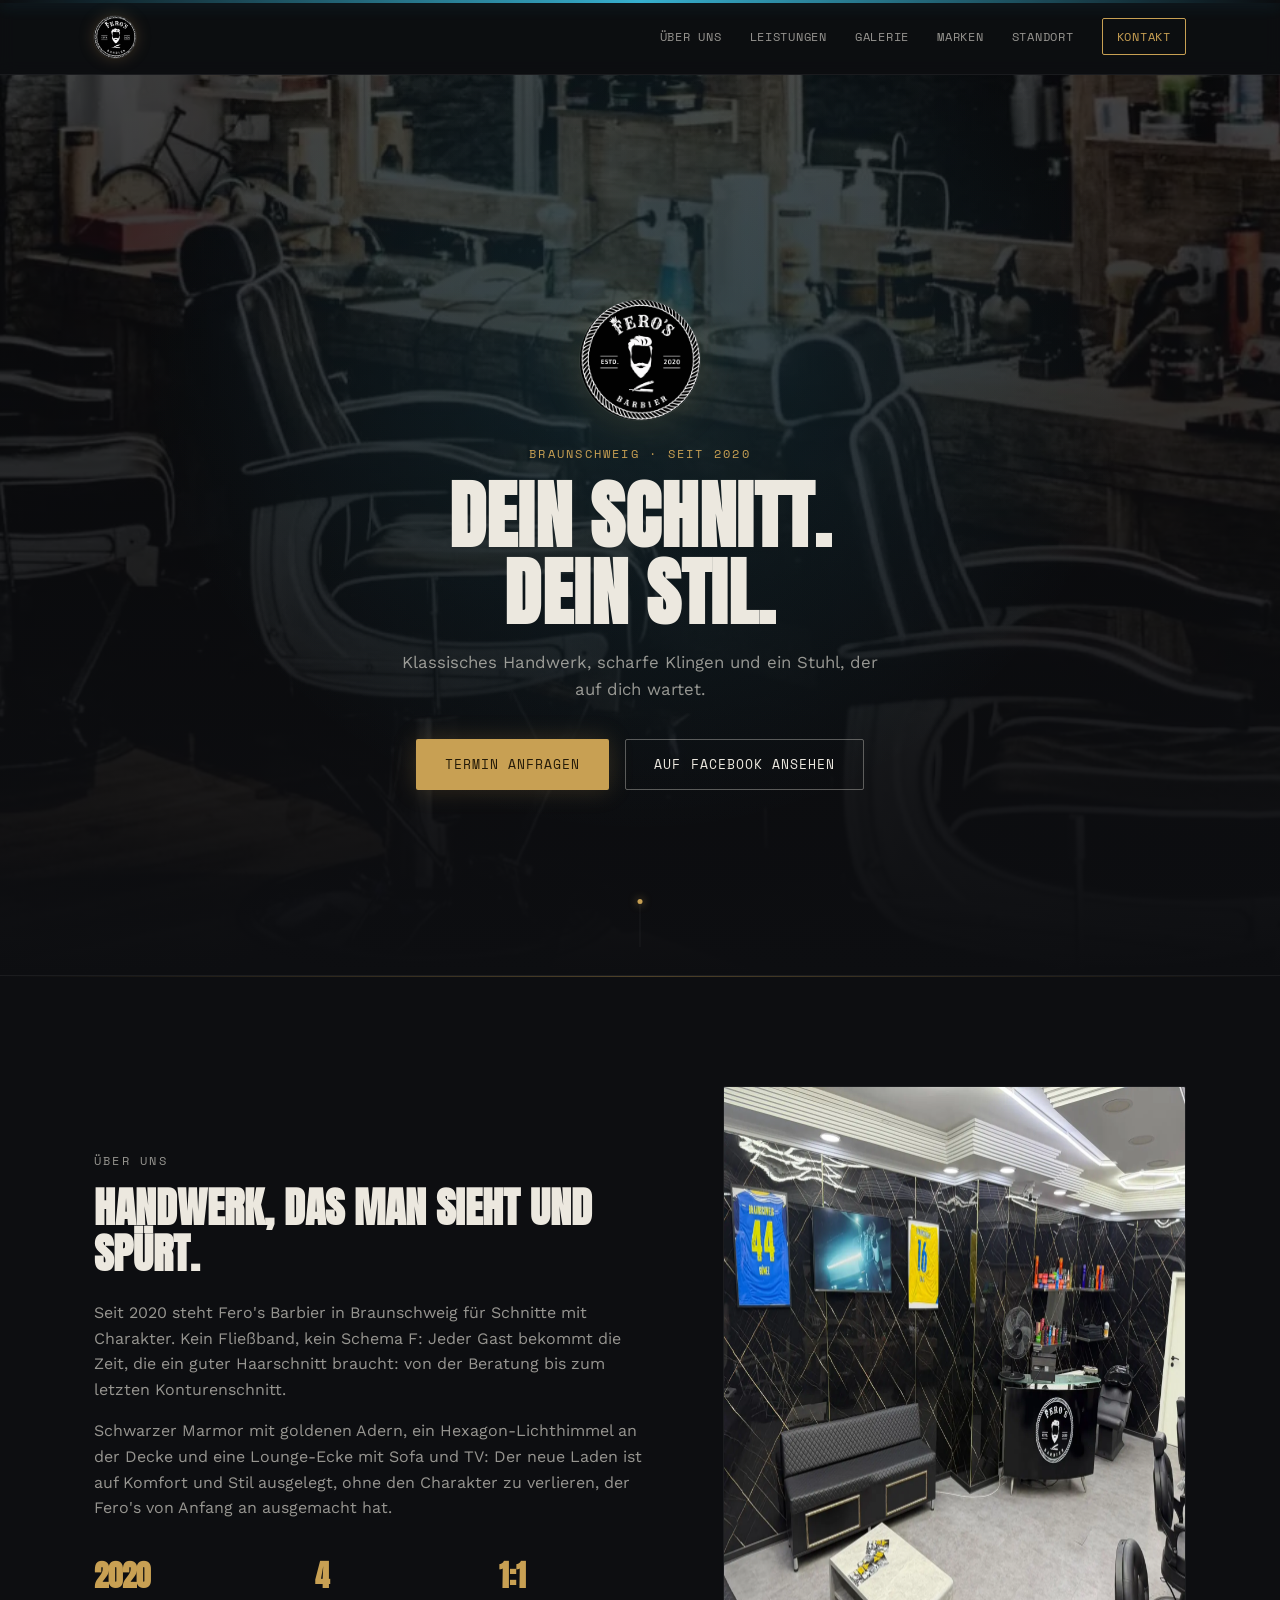
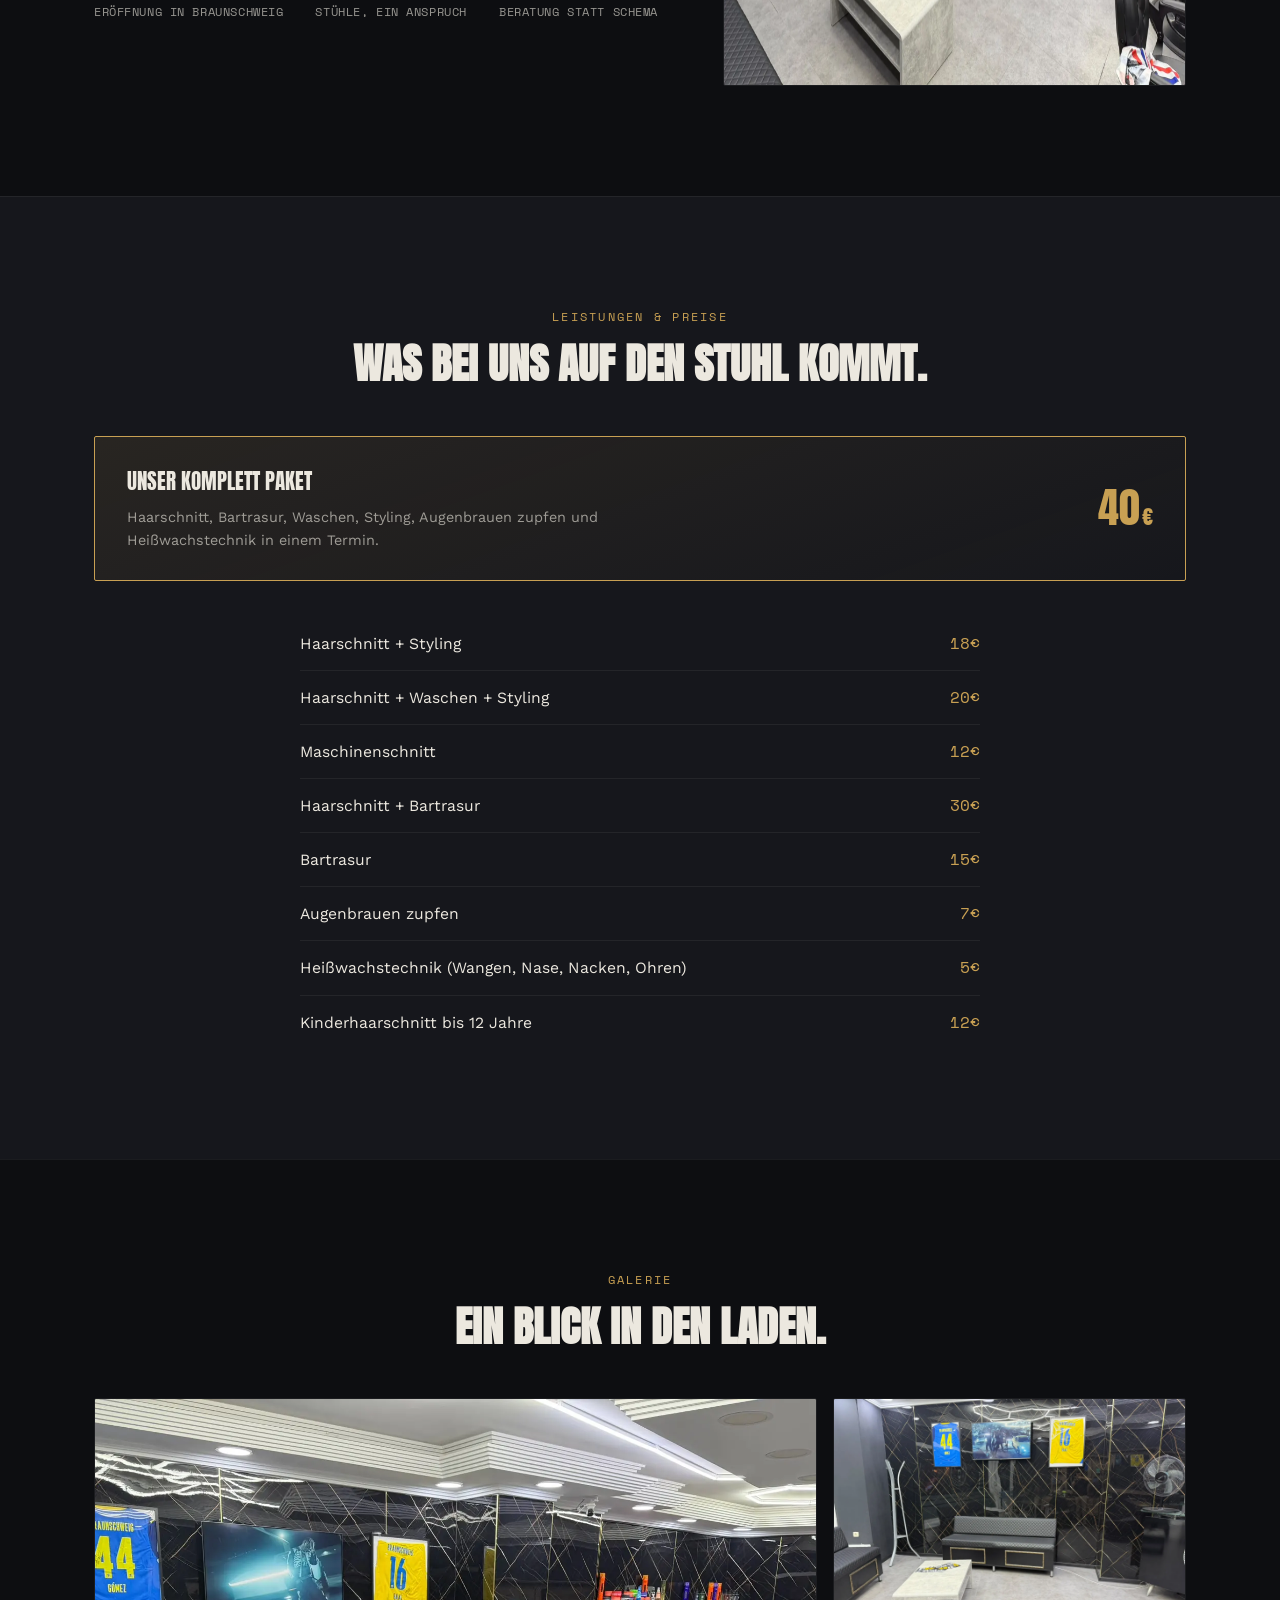
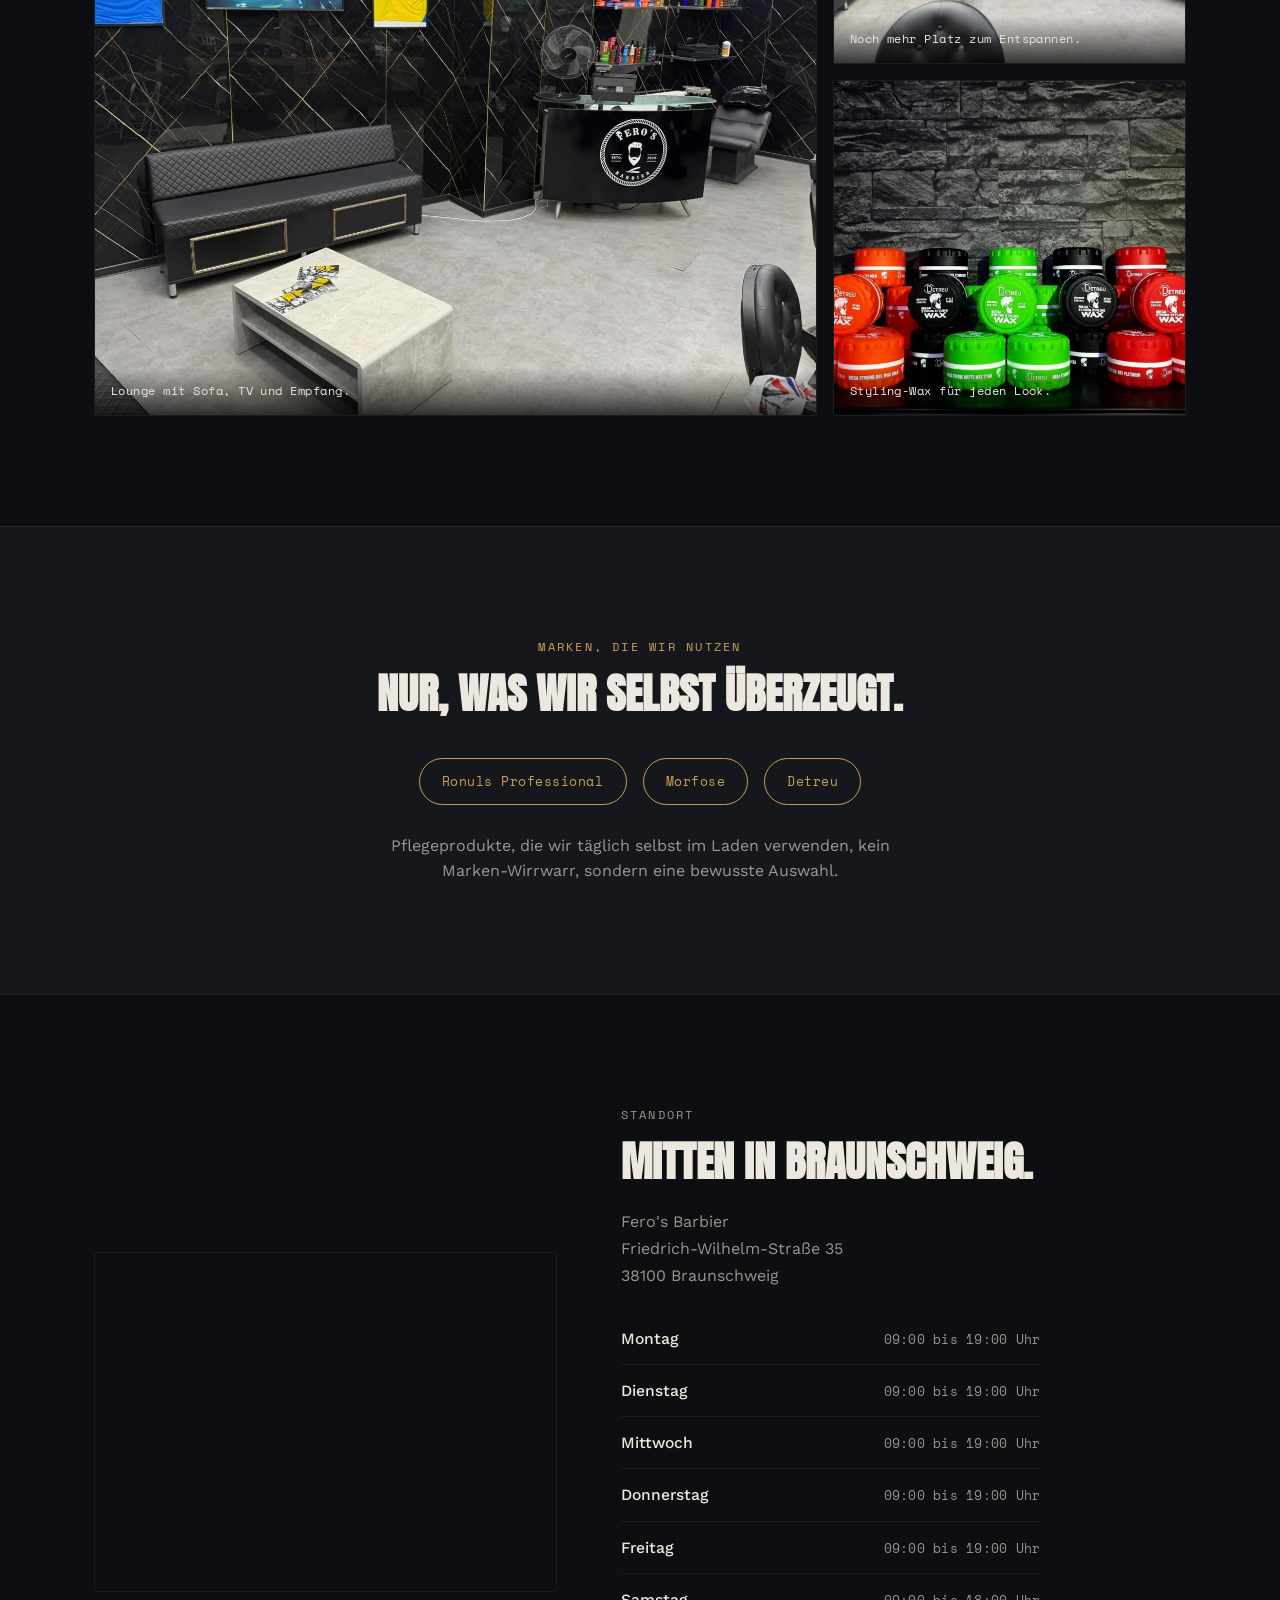
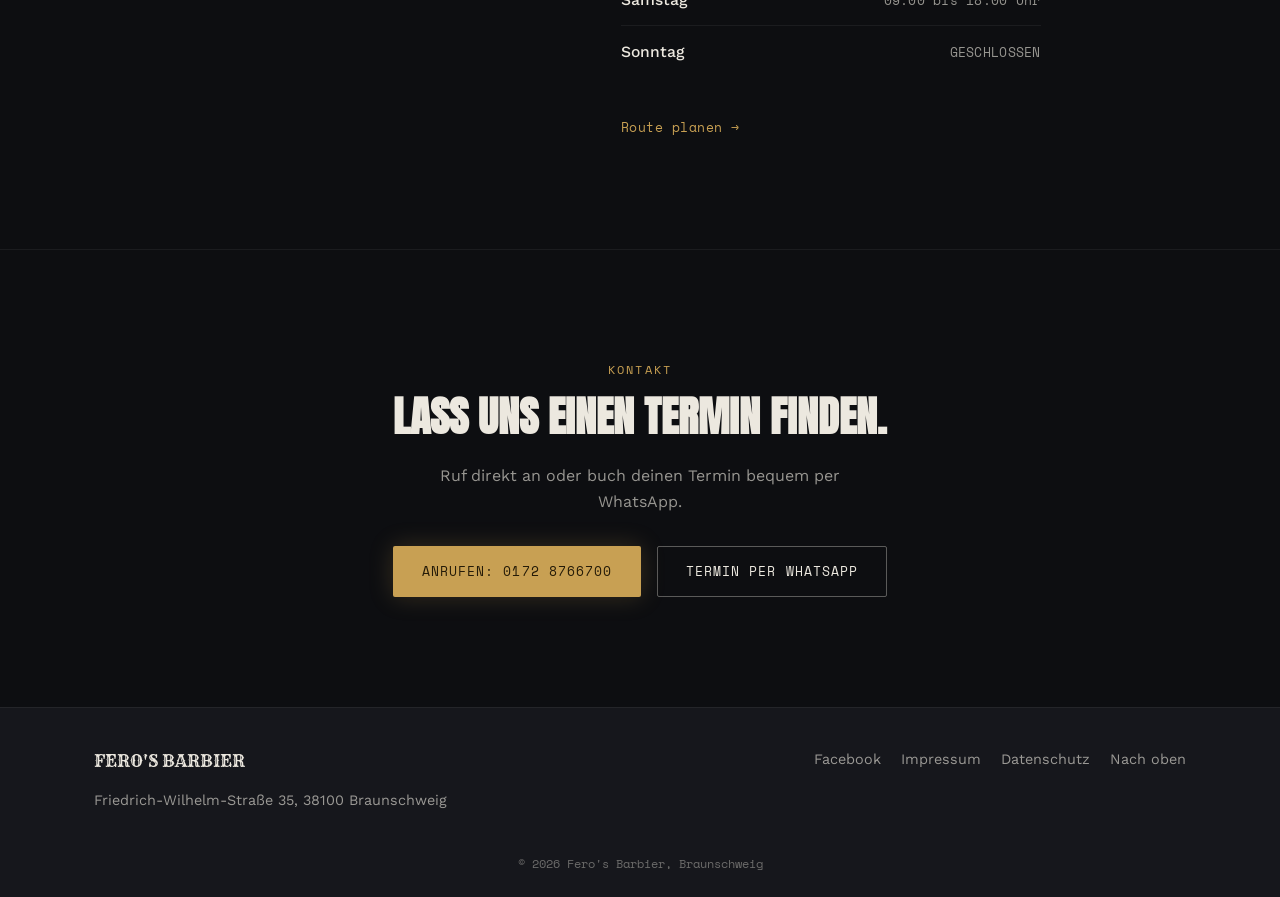
==== commit da8d0641: "Added legal information and stuff" ====
--- a/index.html
+++ b/index.html
@@ -6,6 +6,56 @@
 <title>Fero's Barbier in Braunschweig</title>
 <meta name="description" content="Fero's Barbier in Braunschweig: Herrenhaarschnitt, Bartpflege und klassische Rasur seit 2020.">
 
+<!--
+  HINWEIS FÜR FERO / BETREIBER:
+  Telefonnummer und WhatsApp-Buttons sind mit +49 172 8766700 hinterlegt (per Kontaktkarte bestätigt).
+  Für die Galerie und die Marken-Sektion fehlen noch Fotos von Decke und Produktregal als einzelne Dateien.
+  Optional: Instagram-Link ergänzen, aktuell ist nur WhatsApp und Telefon verlinkt.
+  Im Impressum (impressum.html) fehlen noch: vollständiger Name des Inhabers, E-Mail-Adresse
+  und die Angabe, ob eine Eintragung in die Handwerksrolle besteht. Bitte vor Veröffentlichung ergänzen.
+-->
+
+<link rel="icon" type="image/x-icon" href="assets/icons/favicon.ico">
+<link rel="icon" type="image/png" sizes="32x32" href="assets/icons/favicon-32x32.png">
+<link rel="icon" type="image/png" sizes="16x16" href="assets/icons/favicon-16x16.png">
+<link rel="apple-touch-icon" sizes="180x180" href="assets/icons/apple-touch-icon.png">
+<link rel="manifest" href="assets/site.webmanifest">
+<meta name="theme-color" content="#0d0e11">
+
+<meta property="og:type" content="business.business">
+<meta property="og:title" content="Fero's Barbier in Braunschweig">
+<meta property="og:description" content="Herrenhaarschnitt, Bartpflege und klassische Rasur seit 2020. Friedrich-Wilhelm-Straße 35, 38100 Braunschweig.">
+<meta property="og:image" content="assets/images/logo.webp">
+<meta property="og:url" content="https://DEIN-USERNAME.github.io/feros_barbier/">
+<meta property="og:locale" content="de_DE">
+<meta name="twitter:card" content="summary_large_image">
+<meta name="twitter:title" content="Fero's Barbier in Braunschweig">
+<meta name="twitter:description" content="Herrenhaarschnitt, Bartpflege und klassische Rasur seit 2020.">
+<meta name="twitter:image" content="assets/images/logo.webp">
+
+<script type="application/ld+json">
+{
+  "@context": "https://schema.org",
+  "@type": "HairSalon",
+  "name": "Fero's Barbier",
+  "image": "assets/images/logo.webp",
+  "telephone": "+491728766700",
+  "address": {
+    "@type": "PostalAddress",
+    "streetAddress": "Friedrich-Wilhelm-Straße 35",
+    "postalCode": "38100",
+    "addressLocality": "Braunschweig",
+    "addressCountry": "DE"
+  },
+  "url": "https://DEIN-USERNAME.github.io/feros_barbier/",
+  "sameAs": ["https://www.facebook.com/people/Feros-Barbier/100063717482037/"],
+  "openingHoursSpecification": [
+    { "@type": "OpeningHoursSpecification", "dayOfWeek": ["Monday","Tuesday","Wednesday","Thursday","Friday"], "opens": "09:00", "closes": "19:00" },
+    { "@type": "OpeningHoursSpecification", "dayOfWeek": "Saturday", "opens": "09:00", "closes": "18:00" }
+  ]
+}
+</script>
+
 <link rel="preconnect" href="https://fonts.googleapis.com">
 <link rel="preconnect" href="https://fonts.gstatic.com" crossorigin>
 <link href="https://fonts.googleapis.com/css2?family=Anton&family=Rye&family=Work+Sans:wght@400;500;600&family=Space+Mono:wght@400;700&display=swap" rel="stylesheet">
@@ -14,11 +64,13 @@
 </head>
 <body>
 
+<a href="#main-content" class="skip-link">Zum Inhalt springen</a>
+
 <div class="neon-rail" aria-hidden="true"></div>
 
 <header class="site-header" id="top">
-  <nav class="nav">
-    <a class="nav-brand" href="#top"><img src="assets/images/logo.jpeg" alt="Fero's Barbier" class="nav-logo"></a>
+  <nav class="nav" aria-label="Hauptnavigation">
+    <a class="nav-brand" href="#top"><img src="assets/images/logo.webp" alt="Fero's Barbier" class="nav-logo"></a>
     <button class="nav-toggle" id="navToggle" aria-label="Menü öffnen" aria-expanded="false">
       <span></span><span></span><span></span>
     </button>
@@ -33,14 +85,14 @@
   </nav>
 </header>
 
-<main>
+<main id="main-content">
 
   <!-- HERO -->
   <section class="hero" id="hero">
-    <div class="hero-bg" style="background-image:url('assets/images/chairs.jpeg')"></div>
+    <div class="hero-bg" style="background-image:url('assets/images/chairs.webp')"></div>
     <div class="hero-scrim"></div>
     <div class="hero-content">
-      <img src="assets/images/logo.jpeg" alt="Fero's Barbier Logo" class="hero-logo">
+      <img src="assets/images/logo.webp" alt="Fero's Barbier Logo" class="hero-logo">
       <p class="eyebrow">Braunschweig · seit 2020</p>
       <h1 class="hero-title">Dein Schnitt.<br>Dein Stil.</h1>
       <p class="hero-sub">Klassisches Handwerk, scharfe Klingen und ein Stuhl, der auf dich wartet.</p>
@@ -68,7 +120,7 @@
         </ul>
       </div>
       <div class="split-media reveal">
-        <img src="assets/images/lounge-reception.jpg" alt="Lounge und Empfang bei Fero's Barbier">
+        <img src="assets/images/lounge-reception.webp" alt="Lounge und Empfang bei Fero's Barbier" width="800" height="600" loading="lazy">
       </div>
     </div>
   </section>
@@ -88,14 +140,14 @@
       </div>
 
       <div class="price-list reveal">
-        <div class="price-row"><span>Haarschnitt + Styling</span> <span class="price">18€</span></div>
-        <div class="price-row"><span>Haarschnitt + Waschen + Styling</span> <span class="price">20€</span></div>
-        <div class="price-row"><span>Maschinenschnitt</span> <span class="price">12€</span></div>
-        <div class="price-row"><span>Haarschnitt + Bartrasur</span> <span class="price">30€</span></div>
-        <div class="price-row"><span>Bartrasur</span> <span class="price">15€</span></div>
-        <div class="price-row"><span>Augenbrauen zupfen</span> <span class="price">7€</span></div>
-        <div class="price-row"><span>Heißwachstechnik (Wangen, Nase, Nacken, Ohren)</span> <span class="price">5€</span></div>
-        <div class="price-row"><span>Kinderhaarschnitt bis 12 Jahre</span> <span class="price">12€</span></div>
+        <div class="price-row"><span>Haarschnitt + Styling</span><span class="price">18€</span></div>
+        <div class="price-row"><span>Haarschnitt + Waschen + Styling</span><span class="price">20€</span></div>
+        <div class="price-row"><span>Maschinenschnitt</span><span class="price">12€</span></div>
+        <div class="price-row"><span>Haarschnitt + Bartrasur</span><span class="price">30€</span></div>
+        <div class="price-row"><span>Bartrasur</span><span class="price">15€</span></div>
+        <div class="price-row"><span>Augenbrauen zupfen</span><span class="price">7€</span></div>
+        <div class="price-row"><span>Heißwachstechnik (Wangen, Nase, Nacken, Ohren)</span><span class="price">5€</span></div>
+        <div class="price-row"><span>Kinderhaarschnitt bis 12 Jahre</span><span class="price">12€</span></div>
       </div>
     </div>
   </section>
@@ -107,15 +159,15 @@
       <h2 class="section-title center">Ein Blick in den Laden.</h2>
       <div class="gallery-grid">
         <figure class="gallery-item reveal gallery-item--wide">
-          <img src="assets/images/lounge-reception.jpg" alt="Lounge und Empfang bei Fero's Barbier">
+          <img src="assets/images/lounge-reception.webp" alt="Lounge und Empfang bei Fero's Barbier" width="800" height="600" loading="lazy">
           <figcaption>Lounge mit Sofa, TV und Empfang.</figcaption>
         </figure>
         <figure class="gallery-item reveal">
-          <img src="assets/images/lounge-detail.jpg" alt="Sitzecke mit signierten Trikots">
+          <img src="assets/images/lounge-detail.webp" alt="Sitzecke mit signierten Trikots" width="800" height="600" loading="lazy">
           <figcaption>Noch mehr Platz zum Entspannen.</figcaption>
         </figure>
         <figure class="gallery-item reveal">
-          <img src="assets/images/products-wax.jpeg" alt="Styling Wax in verschiedenen Farben">
+          <img src="assets/images/products-wax.webp" alt="Styling Wax in verschiedenen Farben" width="800" height="600" loading="lazy">
           <figcaption>Styling-Wax für jeden Look.</figcaption>
         </figure>
       </div>
@@ -126,7 +178,7 @@
   <section class="section section-alt" id="marken">
     <div class="container">
       <p class="eyebrow center">Marken, die wir nutzen</p>
-      <h2 class="section-title center">Nur, was uns selbst überzeugt.</h2>
+      <h2 class="section-title center">Nur, was wir selbst überzeugt.</h2>
       <div class="brand-row">
         <div class="brand-pill reveal">Ronuls Professional</div>
         <div class="brand-pill reveal">Morfose</div>
@@ -174,7 +226,7 @@
     <div class="container center-col">
       <p class="eyebrow center">Kontakt</p>
       <h2 class="section-title center">Lass uns einen Termin finden.</h2>
-      <p class="kontakt-sub">Ruf direkt an, oder buch deinen Termin bequem per WhatsApp.</p>
+      <p class="kontakt-sub">Ruf direkt an oder buch deinen Termin bequem per WhatsApp.</p>
       <div class="kontakt-actions">
         <a href="tel:+491728766700" class="btn btn-primary">Anrufen: 0172 8766700</a>
         <a href="https://wa.me/491728766700" target="_blank" rel="noopener" class="btn btn-ghost">Termin per WhatsApp</a>
@@ -192,6 +244,8 @@
     </div>
     <div class="footer-links">
       <a href="https://www.facebook.com/people/Feros-Barbier/100063717482037/" target="_blank" rel="noopener">Facebook</a>
+      <a href="impressum.html">Impressum</a>
+      <a href="datenschutz.html">Datenschutz</a>
       <a href="#top">Nach oben</a>
     </div>
   </div>
--- a/assets/styles.css
+++ b/assets/styles.css
@@ -71,12 +71,16 @@
   justify-content:space-between;
 }
 .nav-brand{
-  font-family:var(--accent-font);
-  font-size:1.25rem;
-  letter-spacing:0.04em;
-  color:var(--paper);
-}
-.nav-brand span{color:var(--neon);}
+  display:flex;
+  align-items:center;
+}
+.nav-logo{
+  height:42px;
+  width:42px;
+  border-radius:50%;
+  object-fit:cover;
+  box-shadow:0 0 0 1px var(--stone-line), 0 0 16px rgba(200,160,83,0.25);
+}
 .nav-links{
   display:flex;
   gap:28px;
@@ -98,11 +102,11 @@
   content:"";
   position:absolute; left:0; bottom:0;
   width:100%; height:1px;
-  background:var(--neon);
+  background:var(--brass);
 }
 .nav-cta{
-  color:var(--neon) !important;
-  border:1px solid var(--neon);
+  color:var(--brass) !important;
+  border:1px solid var(--brass);
   padding:8px 14px !important;
   border-radius:var(--radius);
 }
@@ -152,14 +156,14 @@
   width:120px; height:120px;
   margin:0 auto 24px;
   border-radius:50%;
-  box-shadow:0 0 0 1px var(--stone-line), 0 0 40px rgba(63,205,242,0.15);
+  box-shadow:0 0 0 1px var(--stone-line), 0 0 40px rgba(200,160,83,0.2);
 }
 .eyebrow{
   font-family:var(--mono);
   font-size:0.78rem;
   letter-spacing:0.18em;
   text-transform:uppercase;
-  color:var(--neon);
+  color:var(--brass);
   margin:0 0 14px;
 }
 .eyebrow.center{text-align:center;}
@@ -188,8 +192,8 @@
 .scroll-cue span{
   position:absolute; top:0; left:-2px;
   width:5px; height:5px; border-radius:50%;
-  background:var(--neon);
-  box-shadow:0 0 8px var(--neon);
+  background:var(--brass);
+  box-shadow:0 0 8px rgba(200,160,83,0.7);
   animation: cueDrop 2.4s ease-in-out infinite;
 }
 @keyframes cueDrop{
@@ -211,11 +215,11 @@
   transition: transform .2s, box-shadow .2s, background .2s;
 }
 .btn-primary{
-  background:var(--neon);
-  color:#06222b;
-  box-shadow:0 0 24px rgba(63,205,242,0.25);
-}
-.btn-primary:hover{ transform:translateY(-2px); box-shadow:0 6px 28px rgba(63,205,242,0.4); }
+  background:var(--brass);
+  color:#251b08;
+  box-shadow:0 0 24px rgba(200,160,83,0.22);
+}
+.btn-primary:hover{ transform:translateY(-2px); box-shadow:0 6px 28px rgba(200,160,83,0.38); }
 .btn-ghost{
   border-color: rgba(236,232,223,0.35);
   color:var(--paper);
@@ -232,7 +236,7 @@
 .section-dark{ background:var(--ink); }
 .section-glow{
   position:absolute; top:0; left:0; right:0; height:1px;
-  background:linear-gradient(90deg, transparent, var(--neon-soft), transparent);
+  background:linear-gradient(90deg, transparent, rgba(200,160,83,0.35), transparent);
 }
 .section-title{
   font-family:var(--display);
@@ -265,7 +269,7 @@
 .fact-list strong{
   font-family:var(--display);
   font-size:1.8rem;
-  color:var(--neon);
+  color:var(--brass);
 }
 .fact-list span{
   font-family:var(--mono);
@@ -275,43 +279,64 @@
   color:var(--paper-dim);
 }
 
-/* ============ SERVICES ============ */
-.service-grid{
-  display:grid;
-  grid-template-columns:repeat(3, 1fr);
-  gap:20px;
+/* ============ LEISTUNGEN: KOMPLETT PAKET + PREISLISTE ============ */
+.package-card{
   margin-top:48px;
-}
-.service-card{
-  background:var(--ink);
-  border:1px solid var(--stone-line);
-  border-radius:var(--radius);
-  padding:28px 24px;
-  transition: border-color .25s, transform .25s;
-}
-.service-card:hover{
-  border-color: rgba(63,205,242,0.4);
-  transform:translateY(-4px);
-}
-.service-card h3{
-  font-family:var(--body);
-  font-weight:600;
-  font-size:1.05rem;
-  margin:0 0 10px;
-}
-.service-card p{
-  color:var(--paper-dim);
-  font-size:0.92rem;
+  display:flex;
+  align-items:center;
+  justify-content:space-between;
+  gap:24px;
+  background:linear-gradient(160deg, rgba(200,160,83,0.1), transparent);
+  border:1px solid var(--brass);
+  border-radius:var(--radius);
+  padding:28px 32px;
+}
+.package-label{
+  font-family:var(--display);
+  text-transform:uppercase;
+  font-size:1.3rem;
+  margin:0 0 8px;
+  color:var(--paper);
+}
+.package-desc{
+  color:var(--paper-dim);
+  font-size:0.9rem;
   margin:0;
-}
-.service-card--cta{
-  background:linear-gradient(160deg, rgba(63,205,242,0.08), transparent);
-  border-color:rgba(63,205,242,0.3);
+  max-width:480px;
+}
+.package-price{
+  font-family:var(--display);
+  font-size:2.6rem;
+  color:var(--brass);
+  white-space:nowrap;
+  flex-shrink:0;
+}
+.package-price span{ font-size:1.3rem; margin-left:2px; }
+
+.price-list{
+  margin:36px auto 0;
+  max-width:680px;
+}
+.price-row{
+  display:flex;
+  justify-content:space-between;
+  align-items:baseline;
+  gap:24px;
+  padding:14px 0;
+  border-bottom:1px solid var(--stone-line);
+  font-size:0.98rem;
+}
+.price-row:last-child{ border-bottom:none; }
+.price-row span:first-child{ color:var(--paper); }
+.price-row .price{
+  font-family:var(--mono);
+  color:var(--brass);
+  white-space:nowrap;
 }
 .link-arrow{
   display:inline-block; margin-top:14px;
   font-family:var(--mono); font-size:0.82rem;
-  color:var(--neon);
+  color:var(--brass);
   letter-spacing:0.04em;
 }
 
@@ -376,6 +401,38 @@
 }
 .hours-note{ color:var(--paper-dim); margin:0 0 18px; }
 .hours-note em{ color:var(--paper); font-style:normal; }
+.hours-table{
+  margin:24px 0 26px;
+  max-width:420px;
+}
+.hours-row{
+  display:grid;
+  grid-template-columns:1fr auto;
+  align-items:baseline;
+  gap:24px;
+  padding:13px 0;
+  border-bottom:1px solid var(--stone-line);
+}
+.hours-row:last-child{ border-bottom:none; }
+.hours-row span:first-child{
+  color:var(--paper);
+  font-family:var(--body);
+  font-weight:500;
+  font-size:0.98rem;
+}
+.hours-row span:last-child{
+  color:var(--paper-dim);
+  font-family:var(--mono);
+  font-size:0.84rem;
+  letter-spacing:0.02em;
+  white-space:nowrap;
+}
+.hours-row .closed{
+  color:var(--brass);
+  letter-spacing:0.06em;
+  text-transform:uppercase;
+  font-size:0.78rem;
+}
 .map-frame{
   border:1px solid var(--stone-line);
   border-radius:var(--radius);
@@ -405,8 +462,8 @@
   font-size:1.05rem;
   margin:0 0 6px;
 }
-.footer-links{ display:flex; gap:20px; }
-.footer-links a:hover{ color:var(--neon); }
+.footer-links{ display:flex; gap:20px; flex-wrap:wrap; }
+.footer-links a:hover{ color:var(--brass); }
 .footer-fine{
   text-align:center;
   font-family:var(--mono);
@@ -439,14 +496,90 @@
   .nav-toggle{ display:flex; }
   .split, .split-reverse{ grid-template-columns:1fr; direction:ltr; }
   .split-reverse > *{ direction:ltr; }
-  .service-grid{ grid-template-columns:1fr 1fr; }
+  .package-card{ flex-direction:column; align-items:flex-start; text-align:left; }
   .gallery-grid{ grid-template-columns:1fr 1fr; }
   .gallery-item--wide{ grid-column:1 / span 2; grid-row:auto; aspect-ratio:16/10; }
   .gallery-item{ aspect-ratio:1/1; }
 }
 @media (max-width: 560px){
-  .service-grid{ grid-template-columns:1fr; }
   .gallery-grid{ grid-template-columns:1fr; }
   .gallery-item--wide{ grid-column:1; }
   .fact-list{ gap:24px; }
-}
+  .price-row{ flex-direction:column; align-items:flex-start; gap:4px; }
+}
+
+/* ============ ACCESSIBILITY: SKIP LINK + FOCUS STATES ============ */
+.skip-link{
+  position:absolute;
+  left:-9999px;
+  top:0;
+  background:var(--brass);
+  color:#1a1206;
+  padding:10px 18px;
+  font-family:var(--mono);
+  font-size:0.82rem;
+  z-index:100;
+  border-radius:var(--radius);
+}
+.skip-link:focus{
+  left:16px;
+  top:16px;
+}
+
+a:focus-visible,
+button:focus-visible,
+.btn:focus-visible{
+  outline:2px solid var(--brass);
+  outline-offset:3px;
+  border-radius:var(--radius);
+}
+.nav-toggle:focus-visible{
+  outline:2px solid var(--brass);
+  outline-offset:2px;
+}
+
+/* ============ LEGAL PAGES (Impressum / Datenschutz) ============ */
+.legal-main{
+  padding:160px 0 100px;
+  min-height:60vh;
+}
+.legal-main .container{
+  max-width:760px;
+}
+.legal-back{
+  display:inline-block;
+  margin-bottom:32px;
+  font-family:var(--mono);
+  font-size:0.82rem;
+  color:var(--brass);
+  letter-spacing:0.04em;
+}
+.legal-main h1{
+  font-family:var(--display);
+  text-transform:uppercase;
+  font-size:clamp(1.8rem, 4vw, 2.4rem);
+  margin:0 0 28px;
+}
+.legal-main h2{
+  font-family:var(--body);
+  font-weight:600;
+  font-size:1.15rem;
+  margin:38px 0 12px;
+  color:var(--paper);
+}
+.legal-main p, .legal-main li{
+  color:var(--paper-dim);
+  font-size:0.96rem;
+  line-height:1.7;
+}
+.legal-main ul{ padding-left:22px; margin:0 0 16px; }
+.legal-main strong{ color:var(--paper); }
+.legal-main a{ color:var(--brass); text-decoration:underline; text-decoration-color:rgba(200,160,83,0.4); }
+.legal-placeholder{
+  color:var(--brass);
+  background:rgba(200,160,83,0.08);
+  padding:1px 6px;
+  border-radius:2px;
+  font-family:var(--mono);
+  font-size:0.85em;
+}
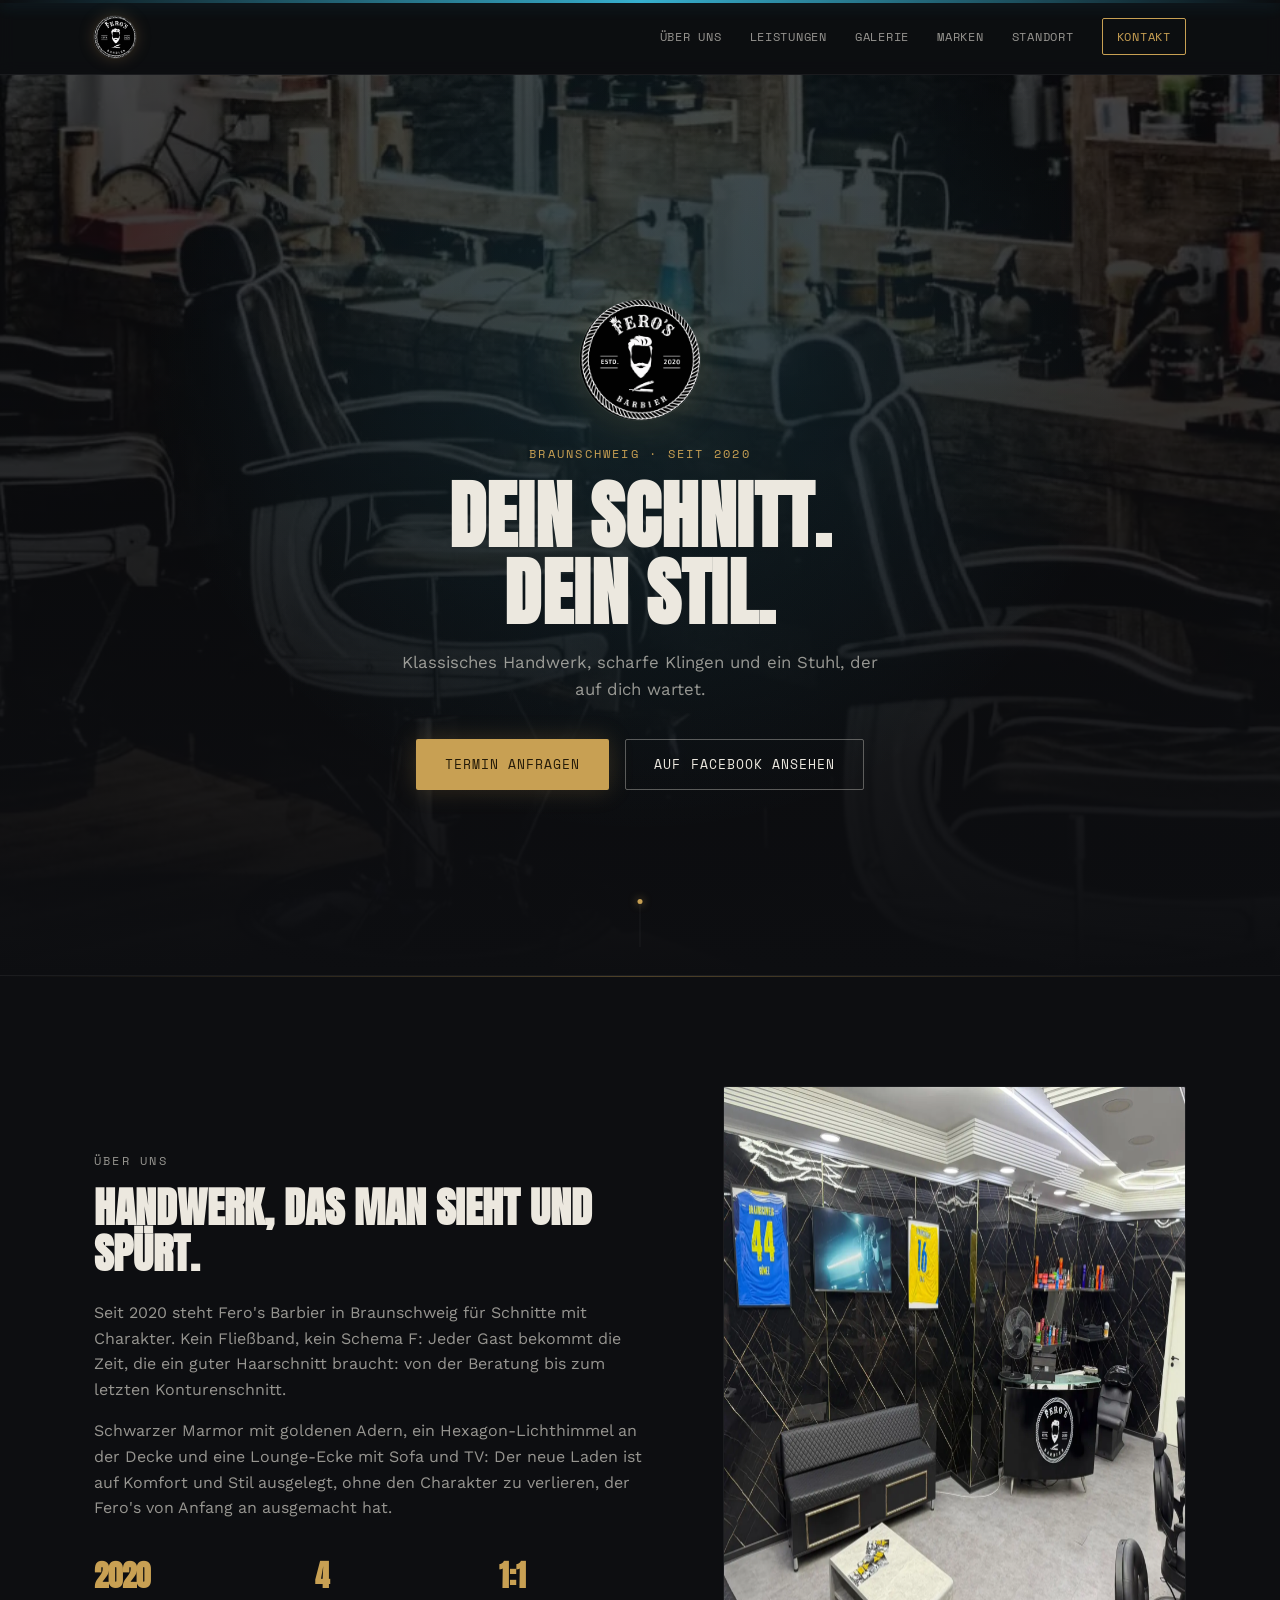
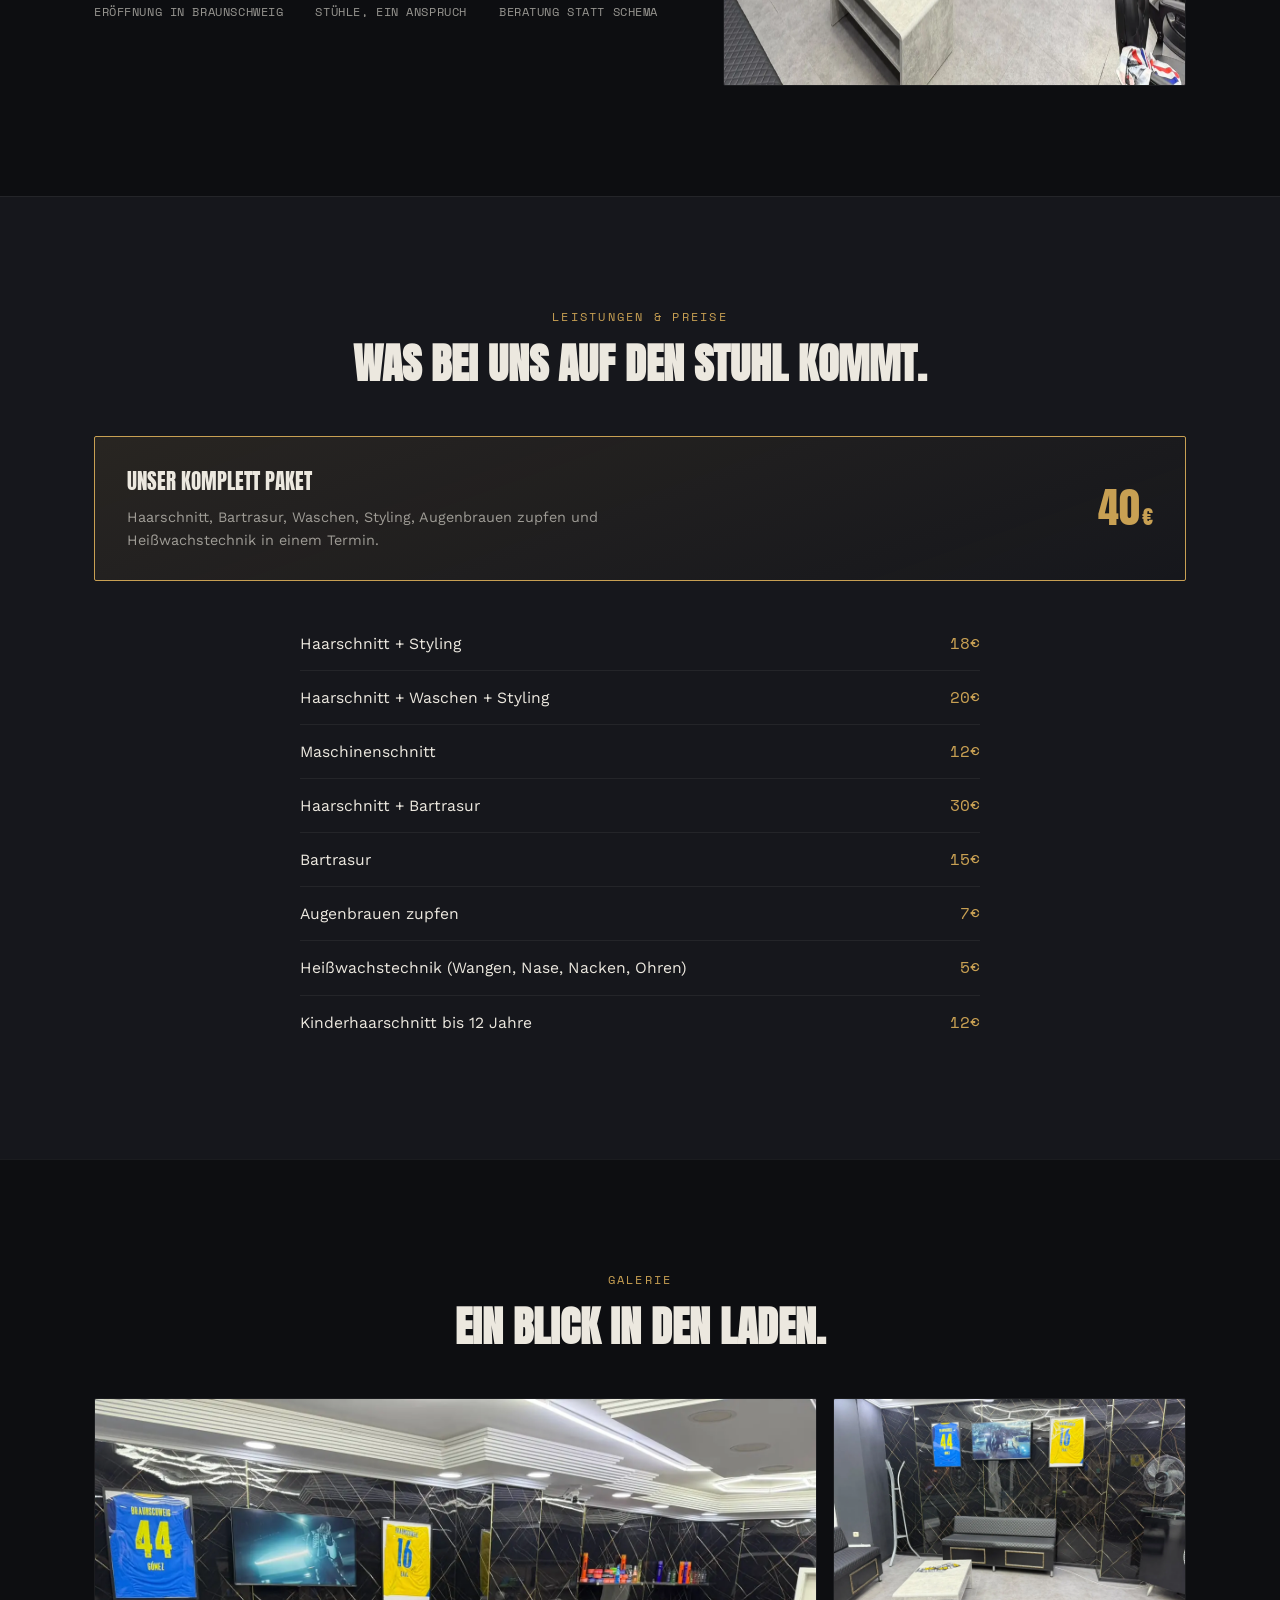
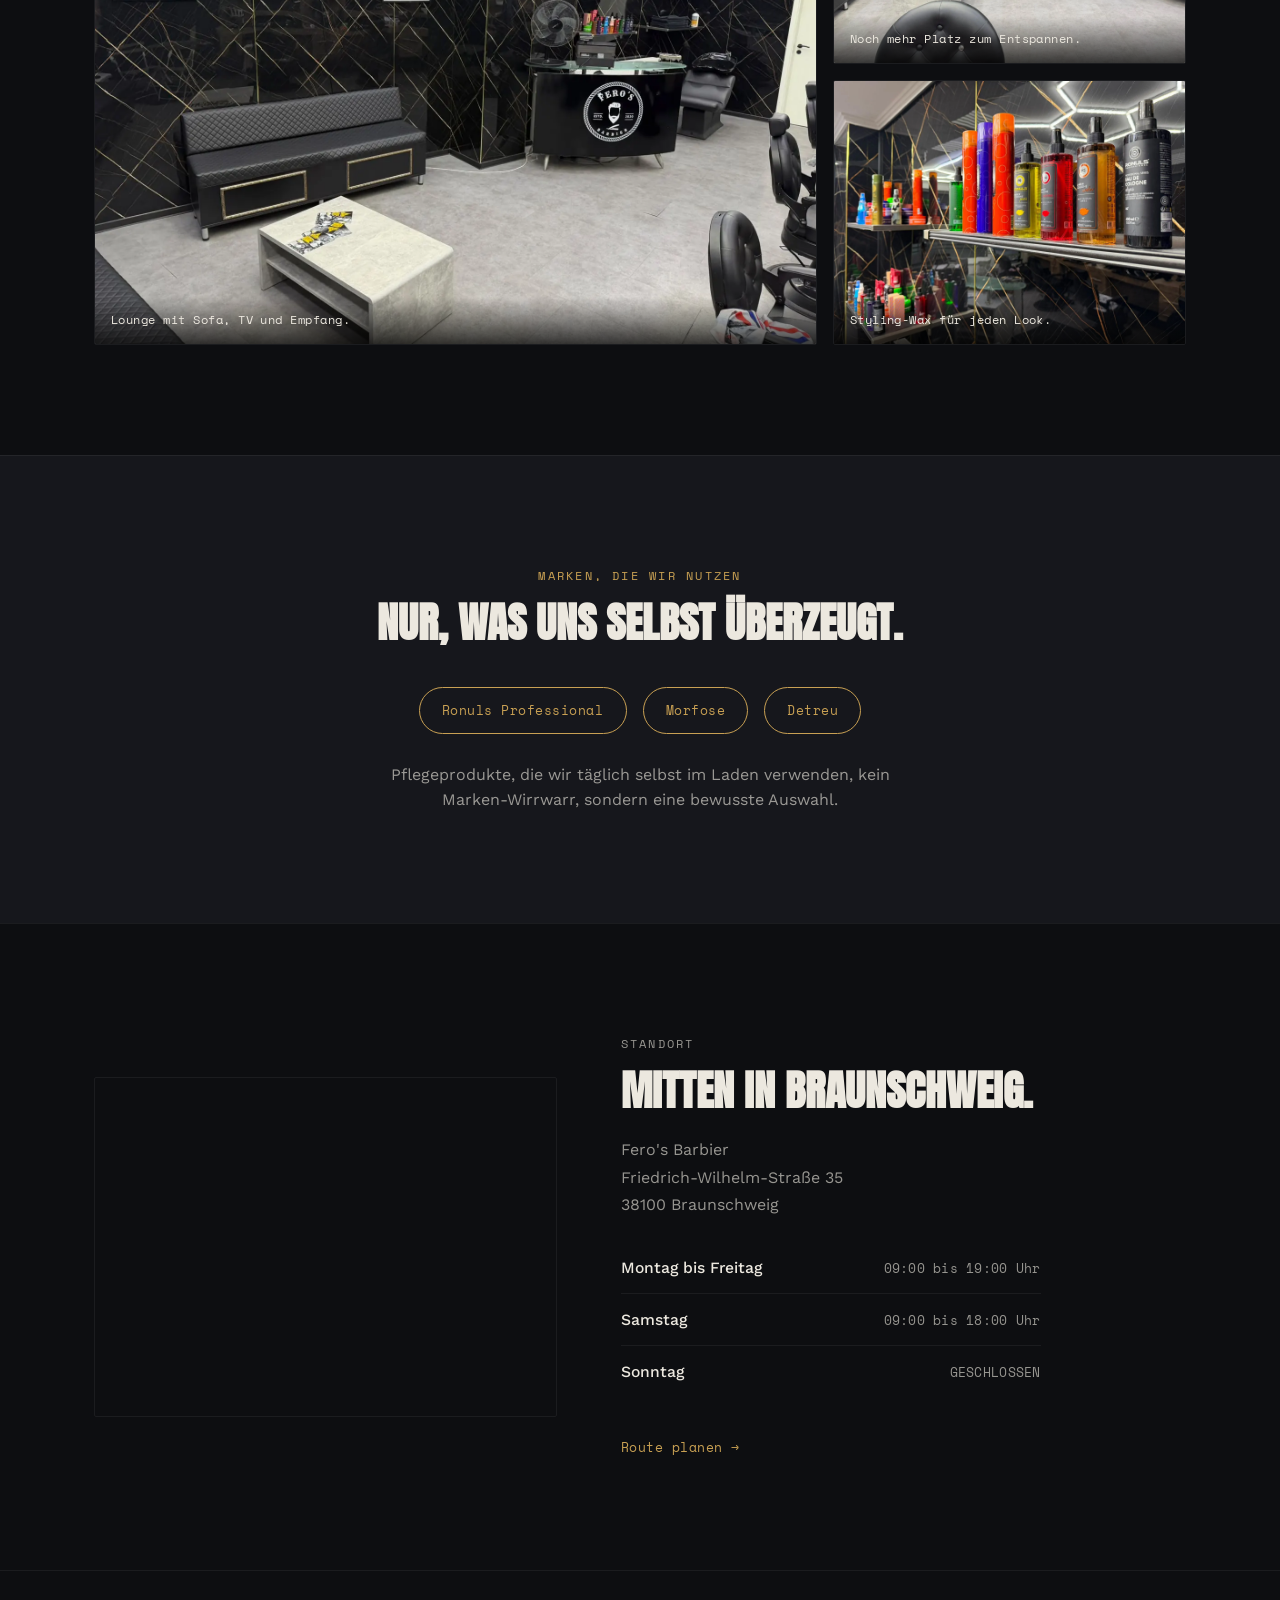
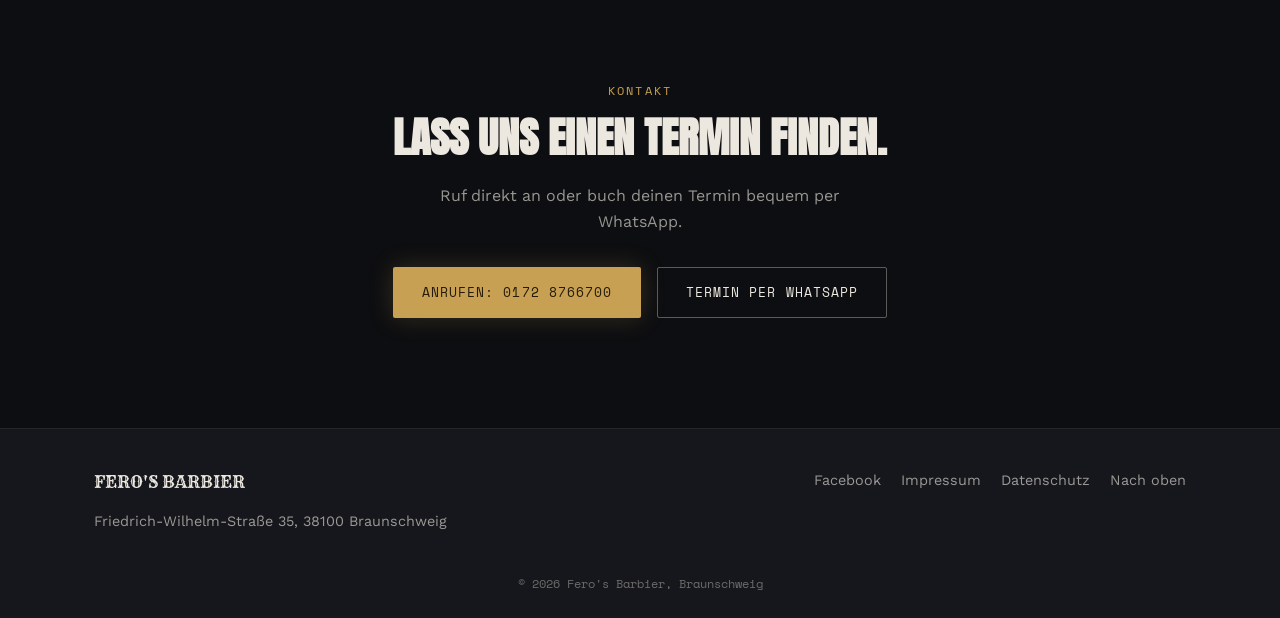
==== commit dc10aa29: "Change picture" ====
--- a/index.html
+++ b/index.html
@@ -167,7 +167,7 @@
           <figcaption>Noch mehr Platz zum Entspannen.</figcaption>
         </figure>
         <figure class="gallery-item reveal">
-          <img src="assets/images/products-wax.webp" alt="Styling Wax in verschiedenen Farben" width="800" height="600" loading="lazy">
+          <img src="assets/images/products-wax-2.webp" alt="Styling Wax in verschiedenen Farben" width="800" height="600" loading="lazy">
           <figcaption>Styling-Wax für jeden Look.</figcaption>
         </figure>
       </div>
@@ -178,7 +178,7 @@
   <section class="section section-alt" id="marken">
     <div class="container">
       <p class="eyebrow center">Marken, die wir nutzen</p>
-      <h2 class="section-title center">Nur, was wir selbst überzeugt.</h2>
+      <h2 class="section-title center">Nur, was uns selbst überzeugt.</h2>
       <div class="brand-row">
         <div class="brand-pill reveal">Ronuls Professional</div>
         <div class="brand-pill reveal">Morfose</div>
@@ -200,11 +200,7 @@
           38100 Braunschweig
         </address>
         <div class="hours-table">
-          <div class="hours-row"><span>Montag</span><span>09:00 bis 19:00 Uhr</span></div>
-          <div class="hours-row"><span>Dienstag</span><span>09:00 bis 19:00 Uhr</span></div>
-          <div class="hours-row"><span>Mittwoch</span><span>09:00 bis 19:00 Uhr</span></div>
-          <div class="hours-row"><span>Donnerstag</span><span>09:00 bis 19:00 Uhr</span></div>
-          <div class="hours-row"><span>Freitag</span><span>09:00 bis 19:00 Uhr</span></div>
+          <div class="hours-row"><span>Montag bis Freitag </span><span>09:00 bis 19:00 Uhr</span></div>
           <div class="hours-row"><span>Samstag</span><span>09:00 bis 18:00 Uhr</span></div>
           <div class="hours-row"><span>Sonntag</span><span class="closed">Geschlossen</span></div>
         </div>
--- a/assets/styles.css
+++ b/assets/styles.css
@@ -483,16 +483,25 @@
 /* ============ RESPONSIVE ============ */
 @media (max-width: 860px){
   .nav-links{
-    position:fixed; top:65px; left:0; right:0;
+    position:fixed; top:74px; left:0; right:0;
     background:var(--ink);
     flex-direction:column;
     padding:20px 24px 28px;
     gap:18px;
     border-bottom:1px solid var(--stone-line);
-    transform:translateY(-110%);
-    transition:transform .3s ease;
+    visibility:hidden;
+    opacity:0;
+    pointer-events:none;
+    transform:translateY(-12px);
+    transition:opacity .25s ease, transform .25s ease, visibility .25s;
+    z-index:55;
   }
-  .nav-links.is-open{ transform:translateY(0); }
+  .nav-links.is-open{
+    visibility:visible;
+    opacity:1;
+    pointer-events:auto;
+    transform:translateY(0);
+  }
   .nav-toggle{ display:flex; }
   .split, .split-reverse{ grid-template-columns:1fr; direction:ltr; }
   .split-reverse > *{ direction:ltr; }
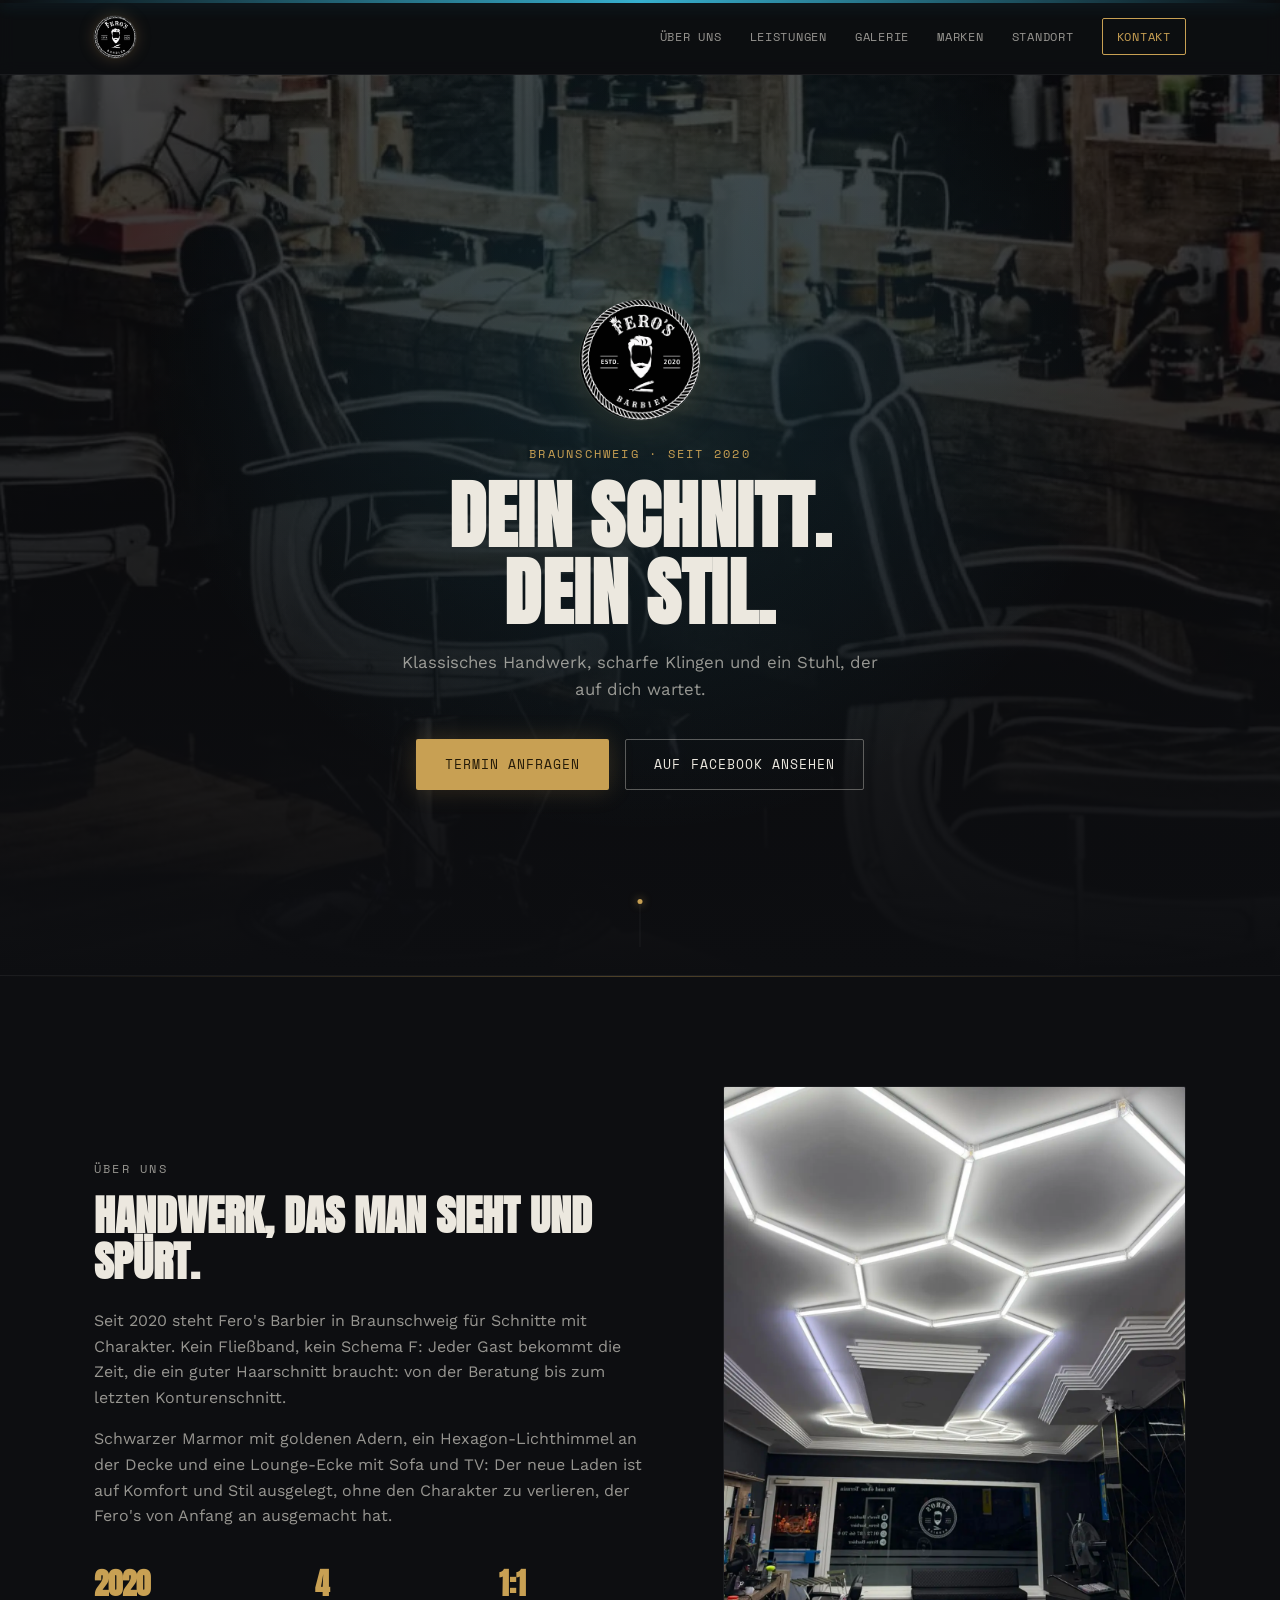
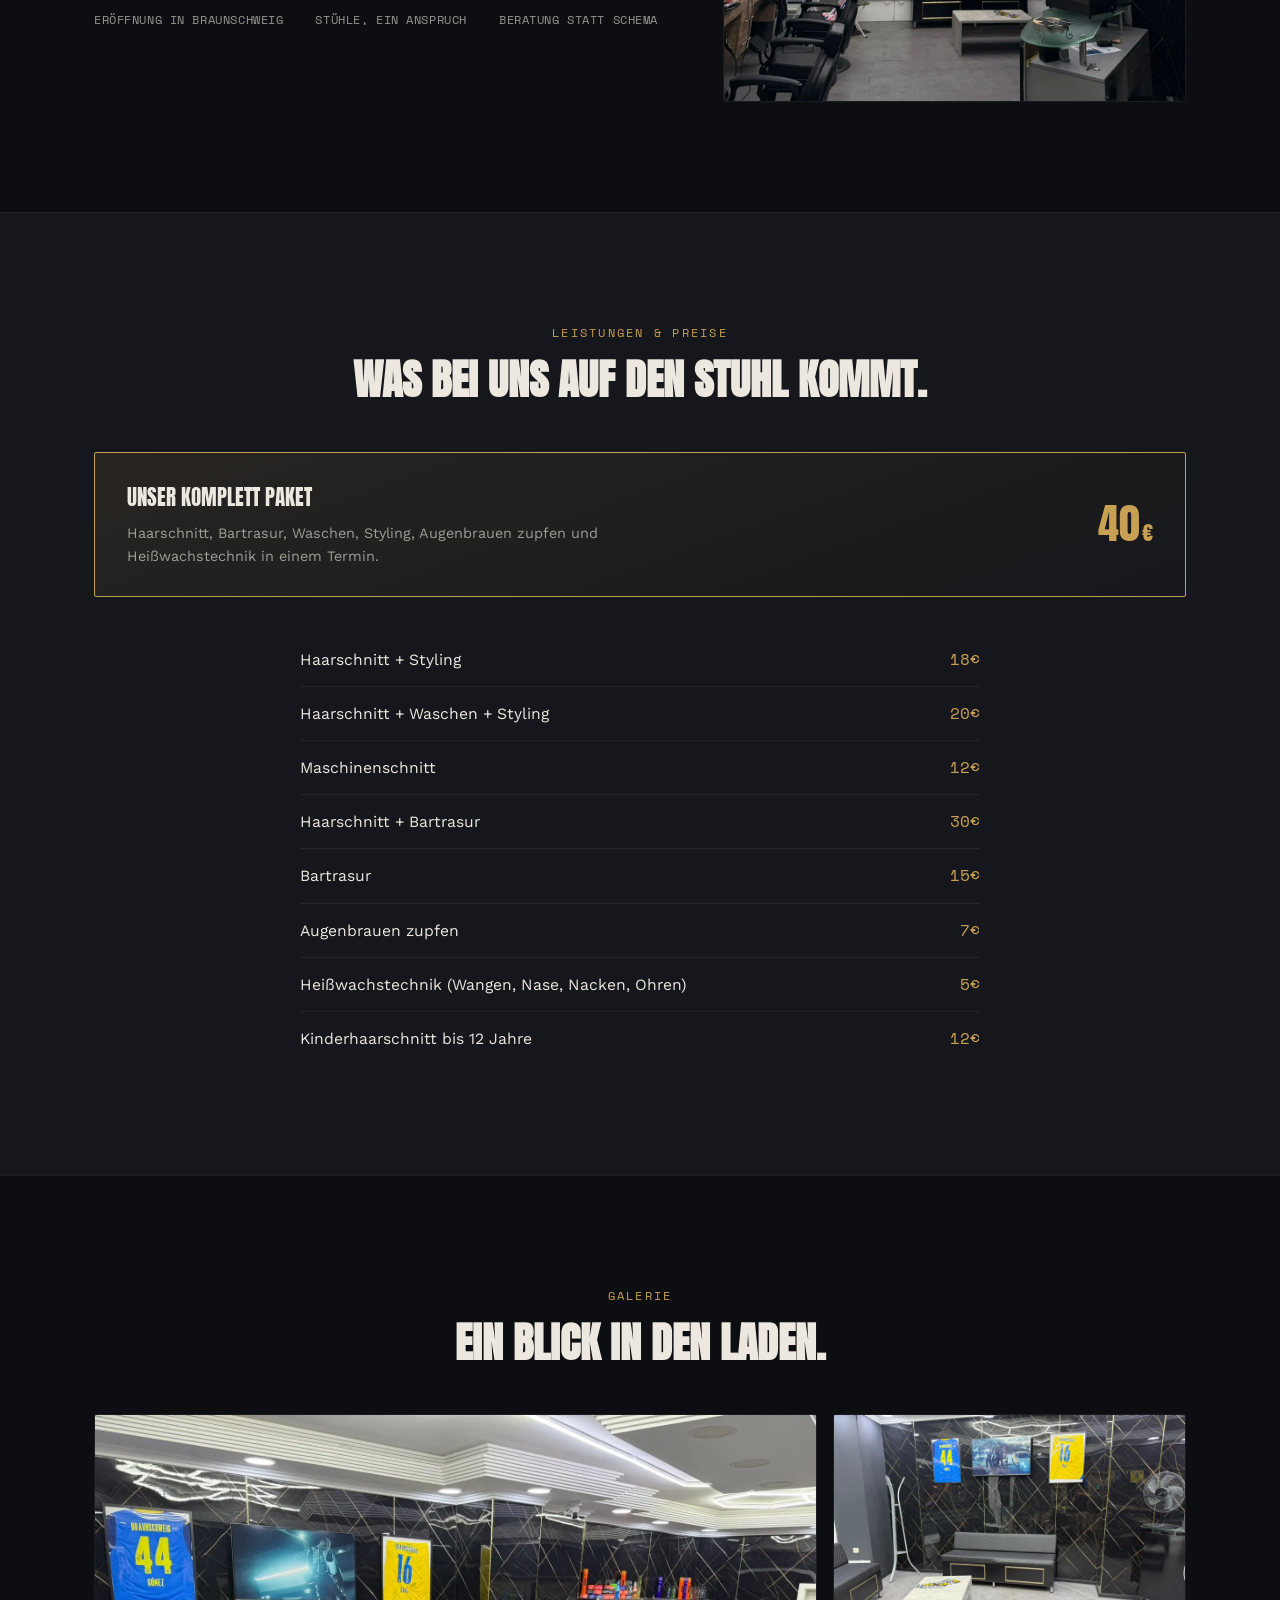
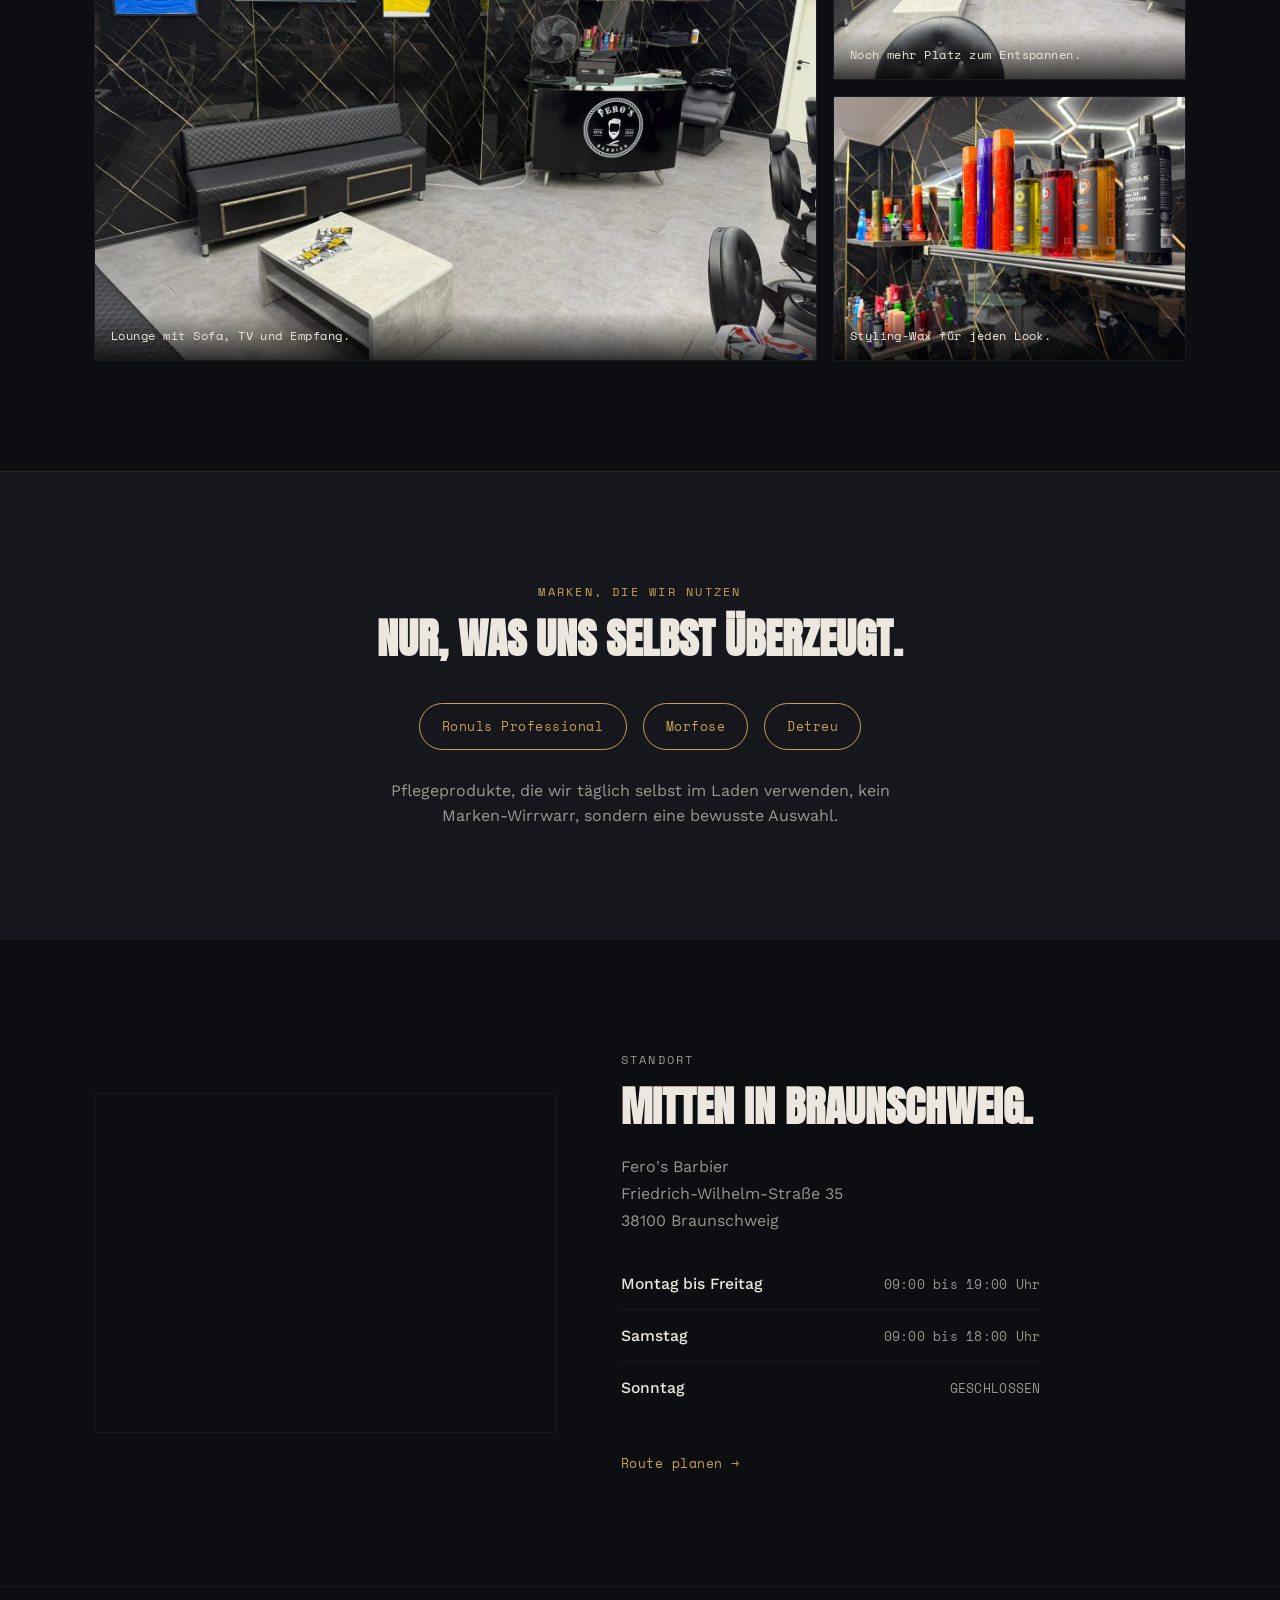
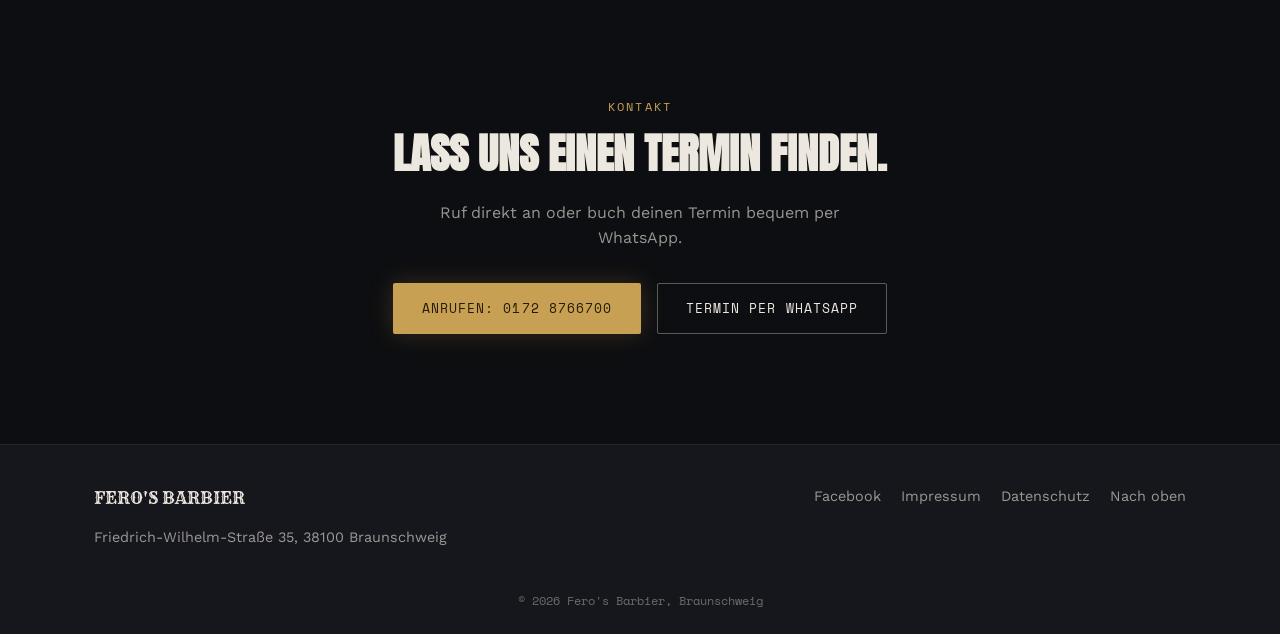
==== commit f515a1dc: "Merge pull request #2 from pitgrap/main" ====
--- a/index.html
+++ b/index.html
@@ -120,7 +120,7 @@
         </ul>
       </div>
       <div class="split-media reveal">
-        <img src="assets/images/lounge-reception.webp" alt="Lounge und Empfang bei Fero's Barbier" width="800" height="600" loading="lazy">
+        <img src="assets/images/lounge.webp" alt="Lounge und Empfang bei Fero's Barbier" width="800" height="600" loading="lazy">
       </div>
     </div>
   </section>
--- a/assets/styles.css
+++ b/assets/styles.css
@@ -31,7 +31,7 @@
   line-height:1.6;
   -webkit-font-smoothing:antialiased;
 }
-img{max-width:100%;display:block;}
+img{max-width:100%;display:block;height:auto;}
 a{color:inherit;text-decoration:none;}
 .container{max-width:var(--container);margin:0 auto;padding:0 24px;}
 
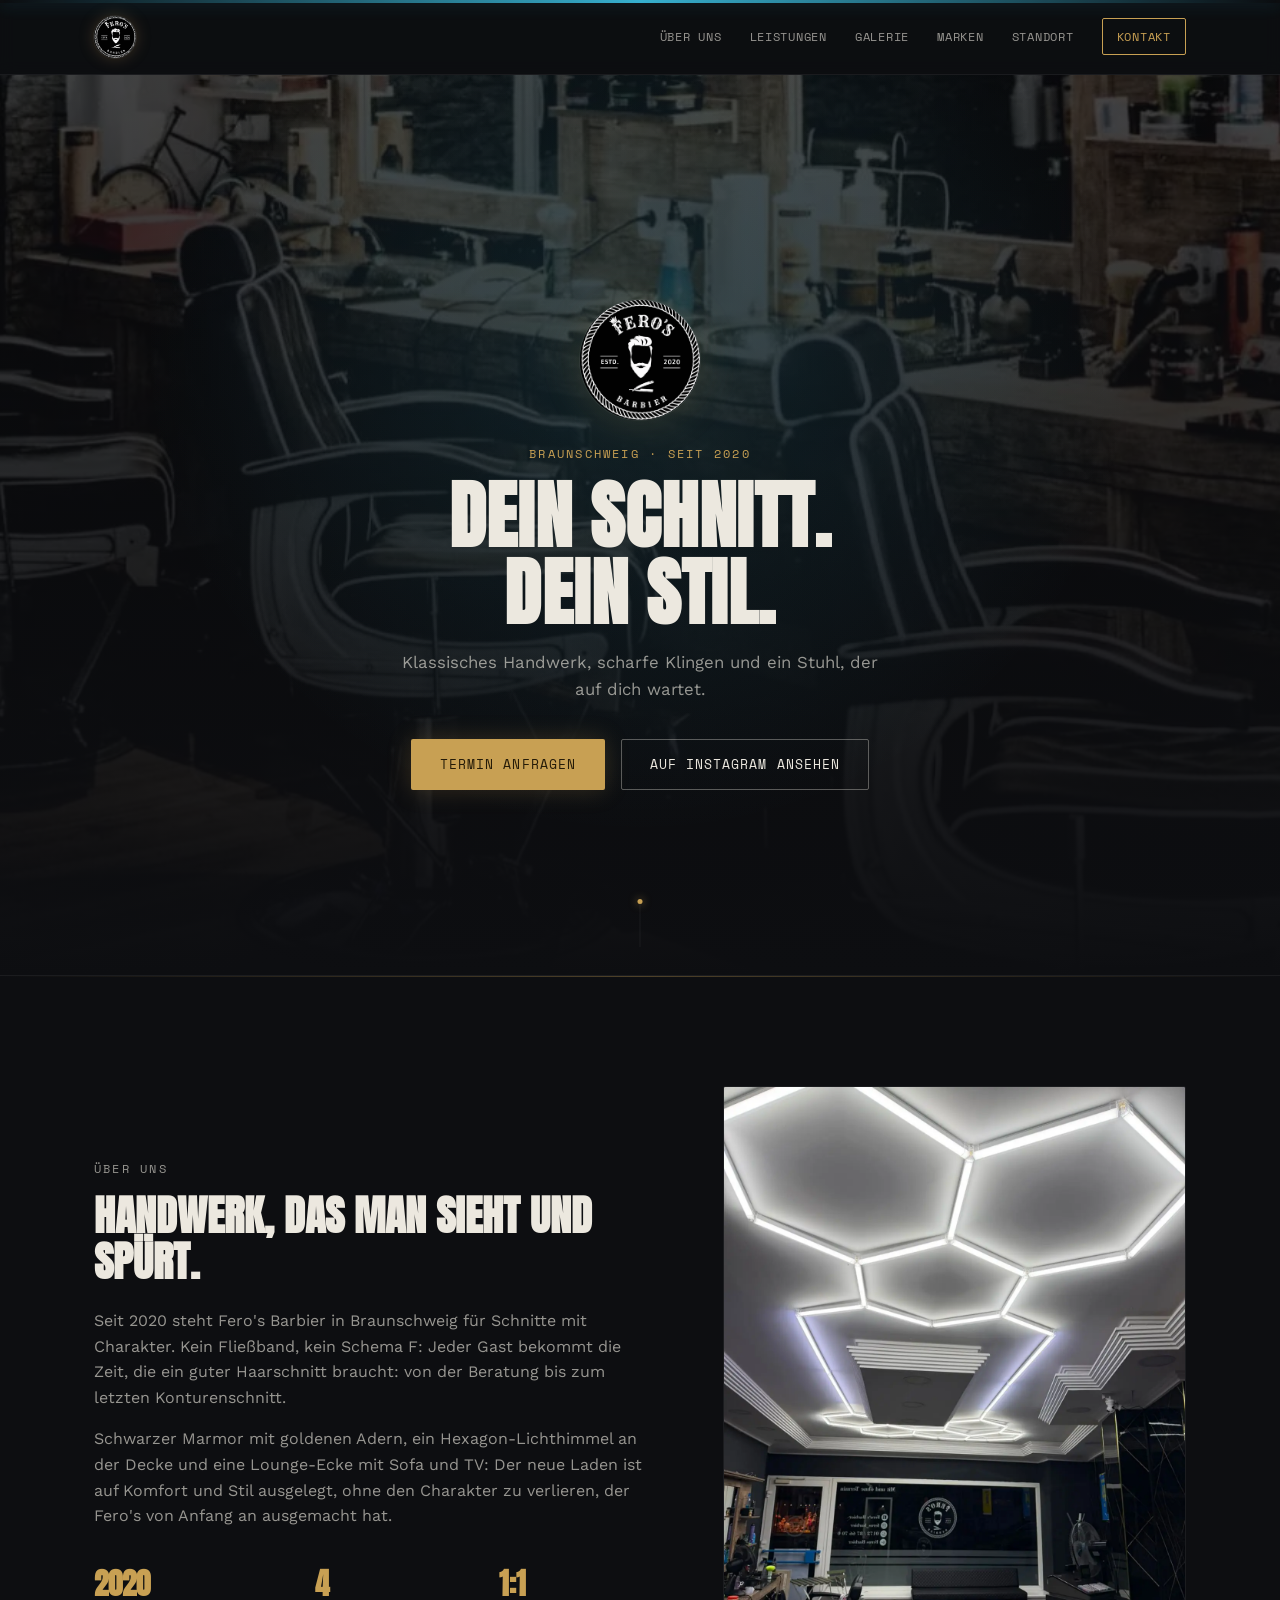
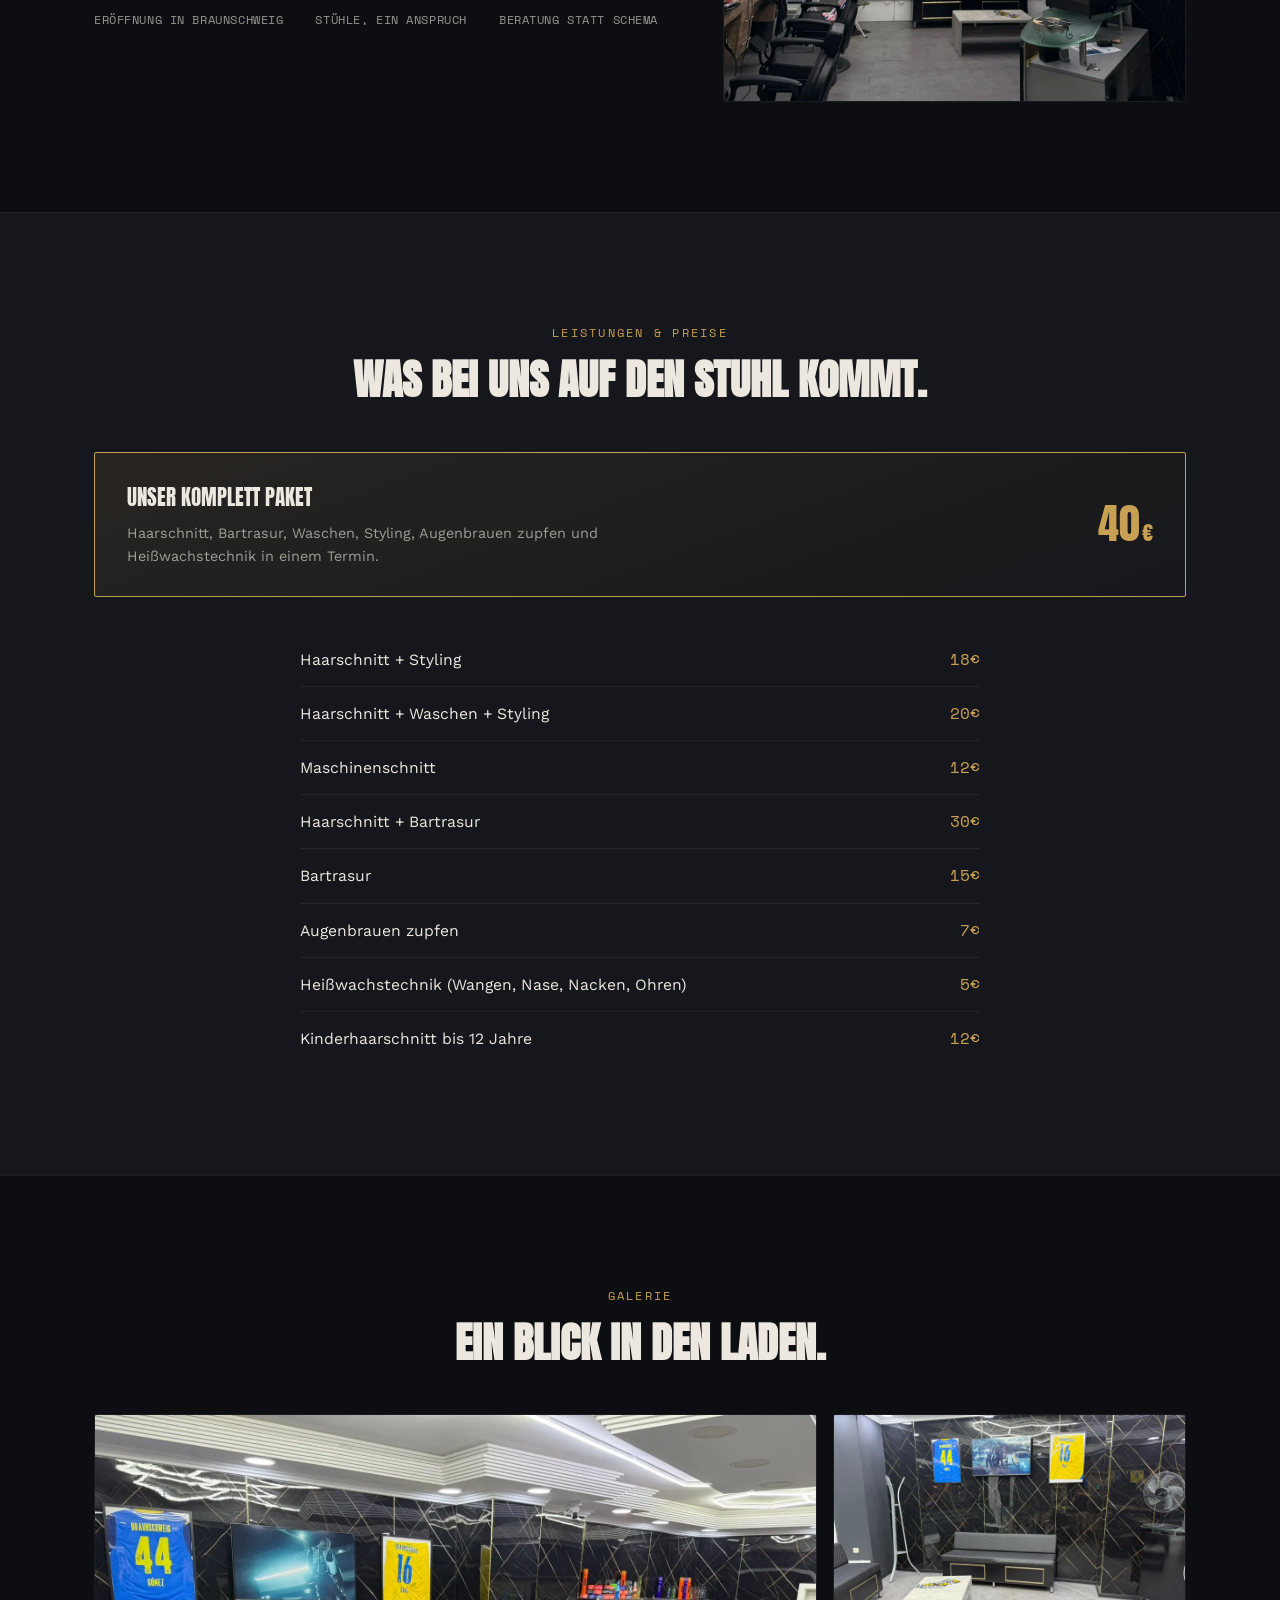
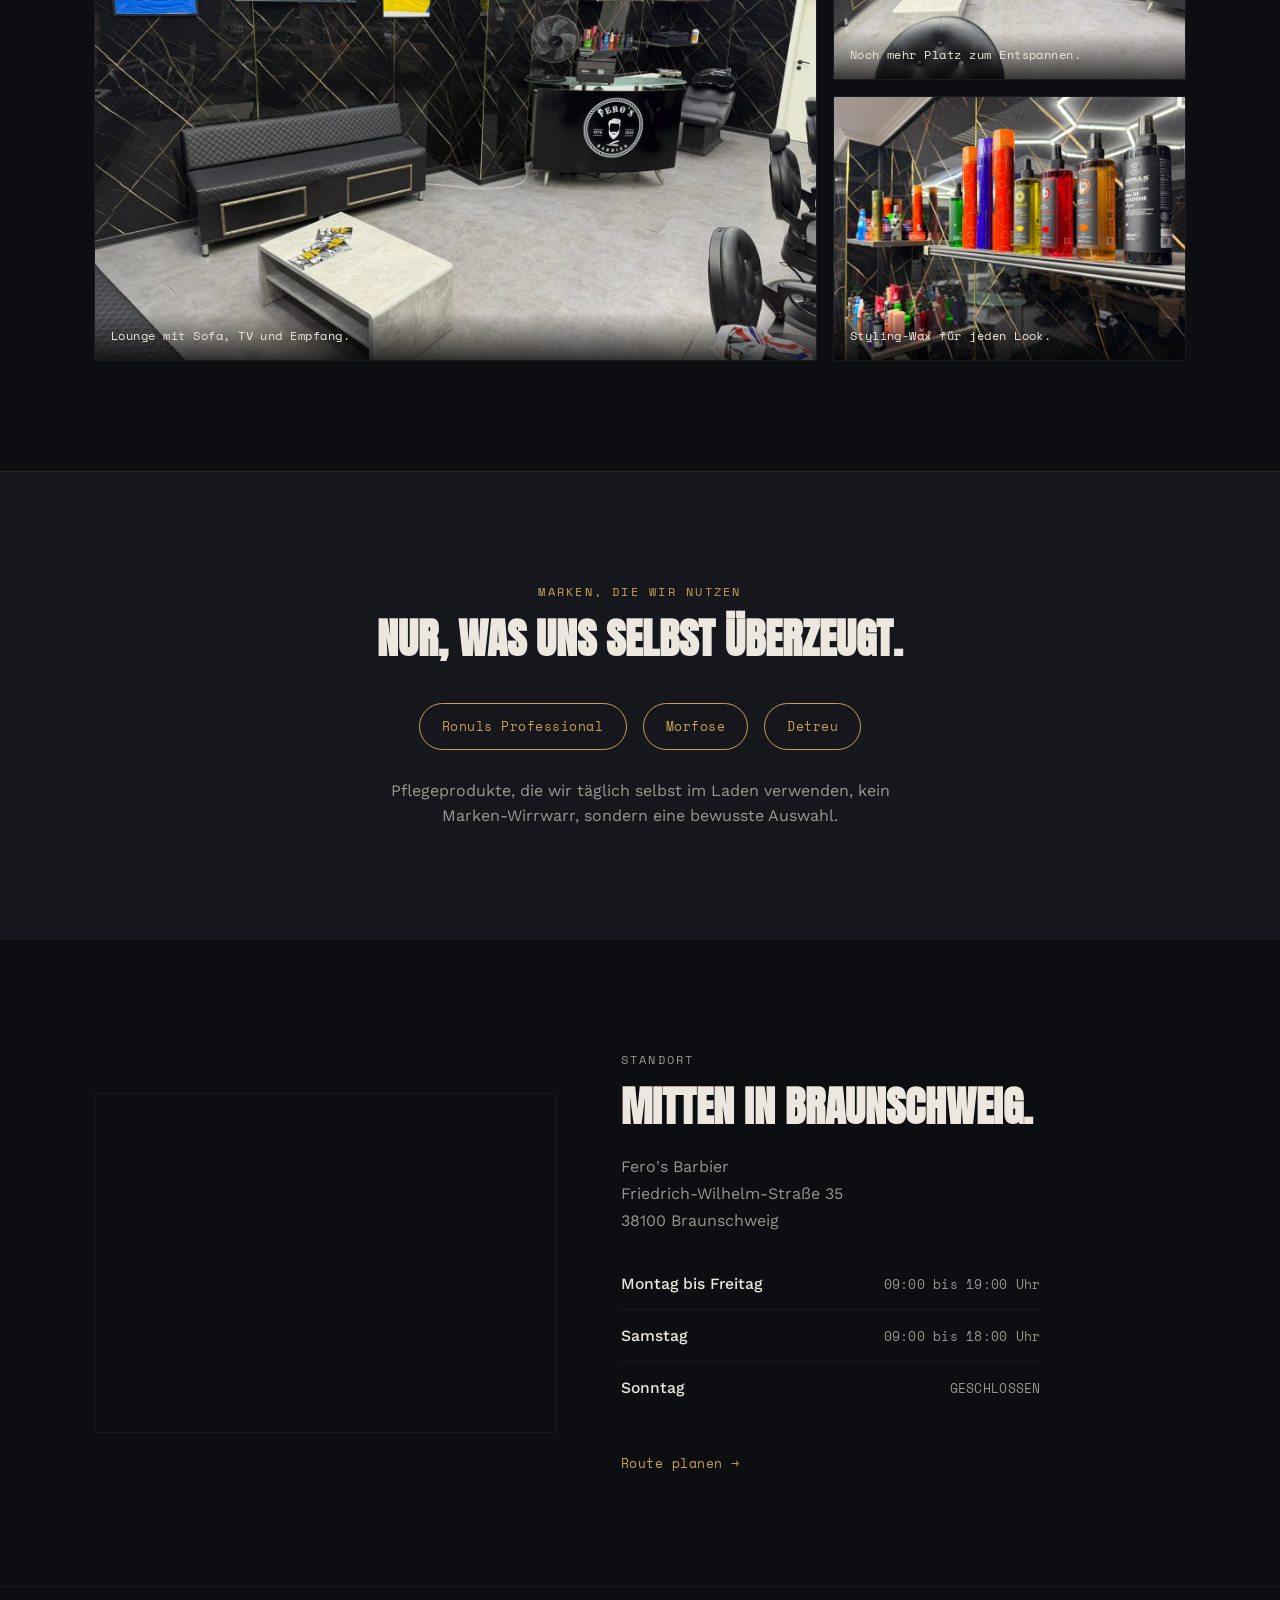
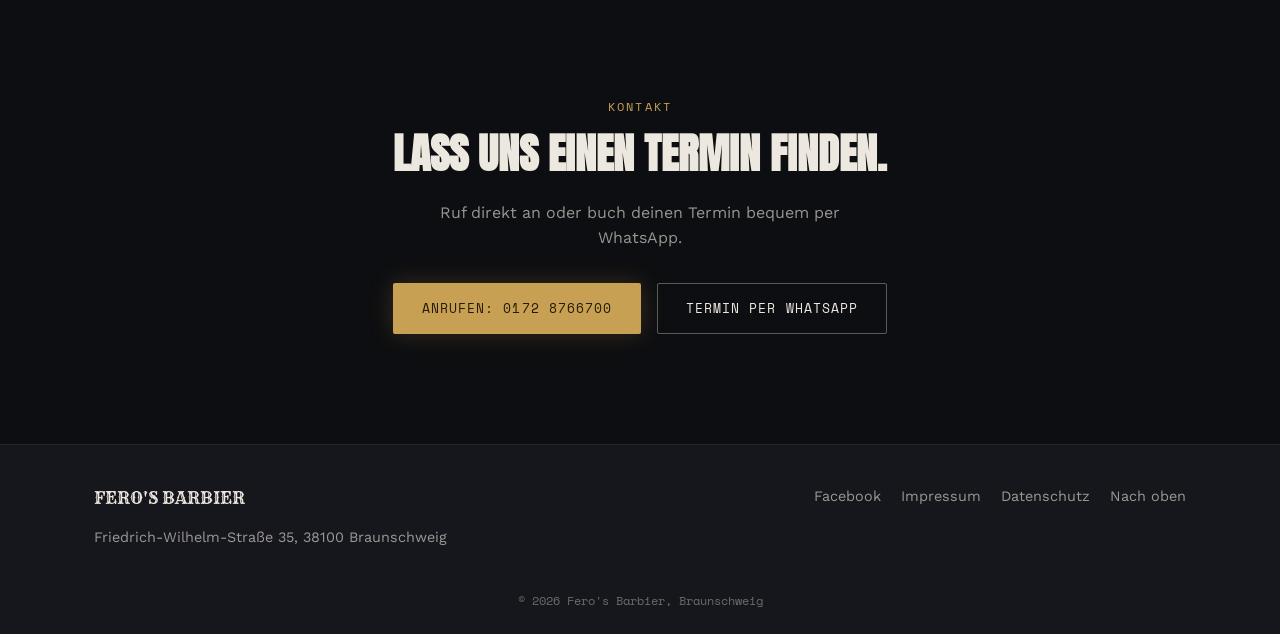
==== commit 514938e7: "Update index.html instagram blink austausach" ====
--- a/index.html
+++ b/index.html
@@ -98,7 +98,7 @@
       <p class="hero-sub">Klassisches Handwerk, scharfe Klingen und ein Stuhl, der auf dich wartet.</p>
       <div class="hero-actions">
         <a href="#kontakt" class="btn btn-primary">Termin anfragen</a>
-        <a href="https://www.facebook.com/people/Feros-Barbier/100063717482037/" target="_blank" rel="noopener" class="btn btn-ghost">Auf Facebook ansehen</a>
+        <a href="https://www.instagram.com/feros_barbier" target="_blank" rel="noopener" class="btn btn-ghost">Auf Instagram ansehen</a>
       </div>
     </div>
     <div class="scroll-cue" aria-hidden="true"><span></span></div>
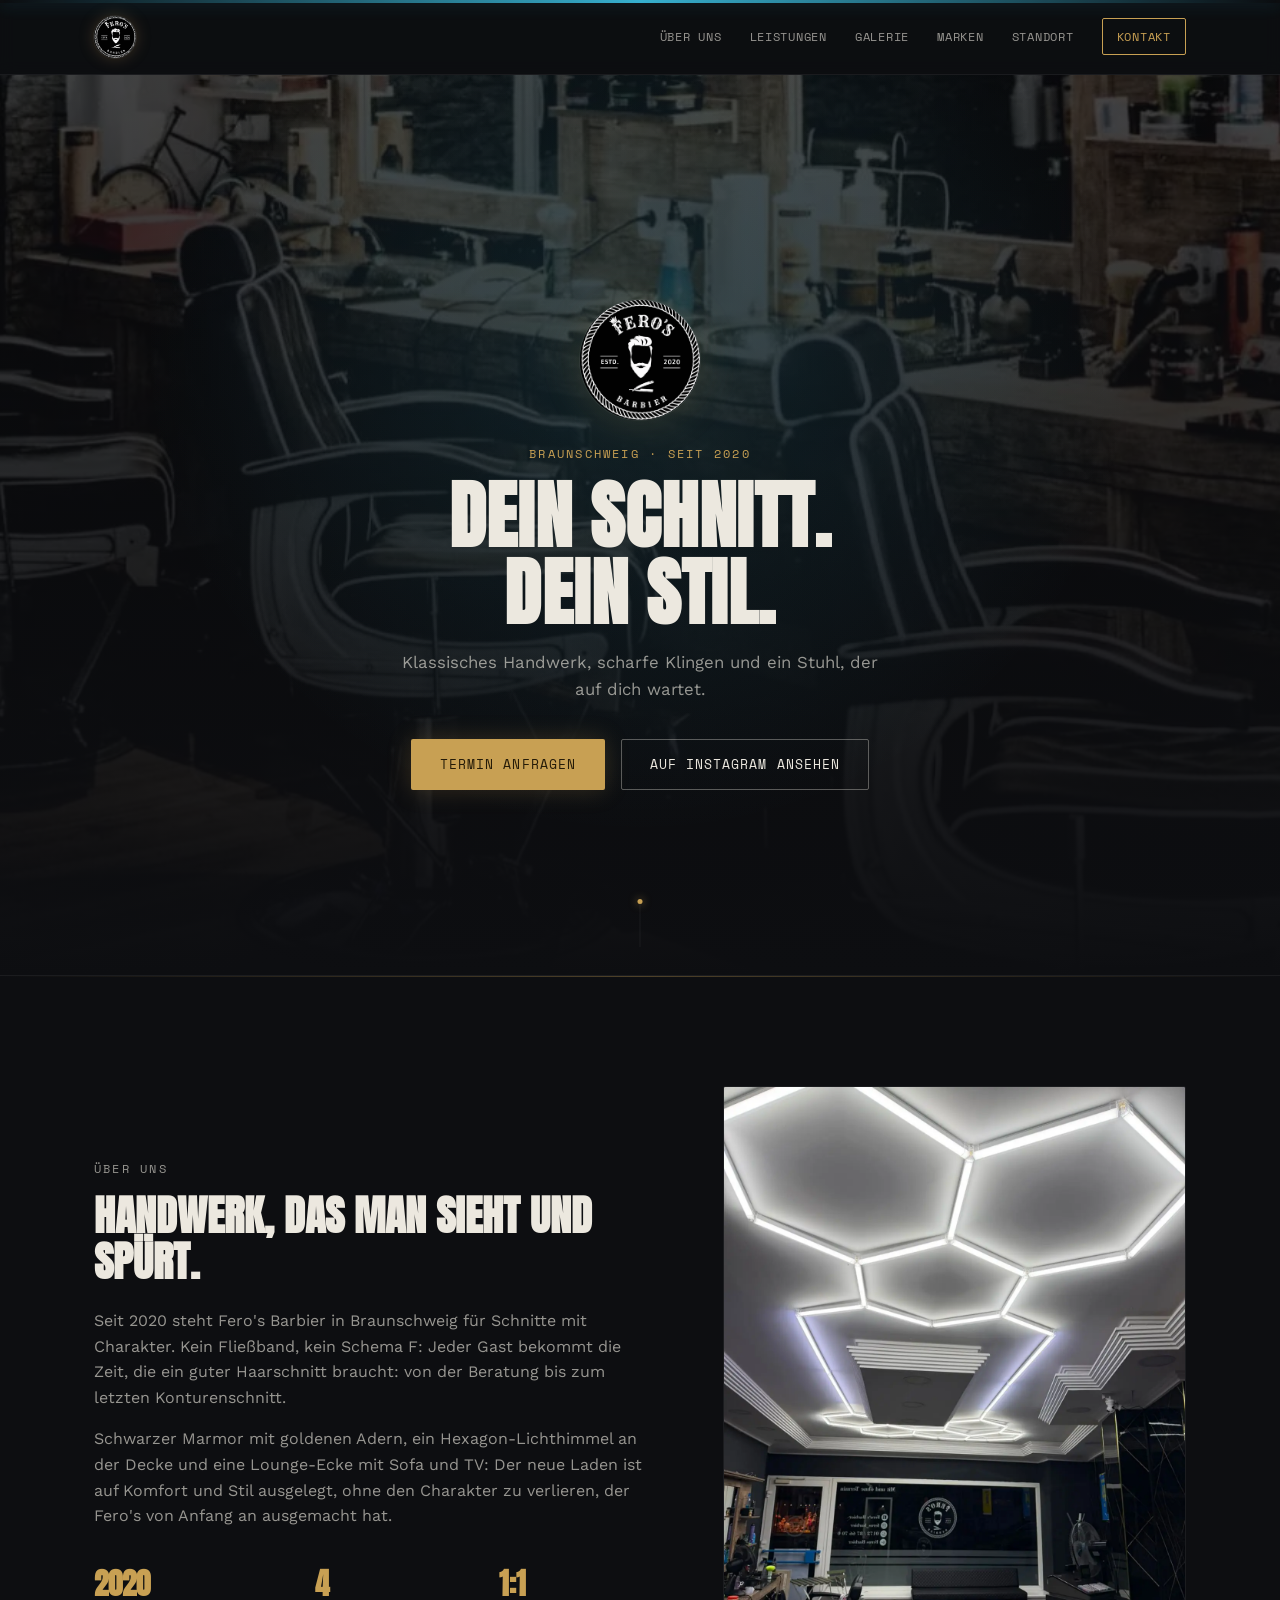
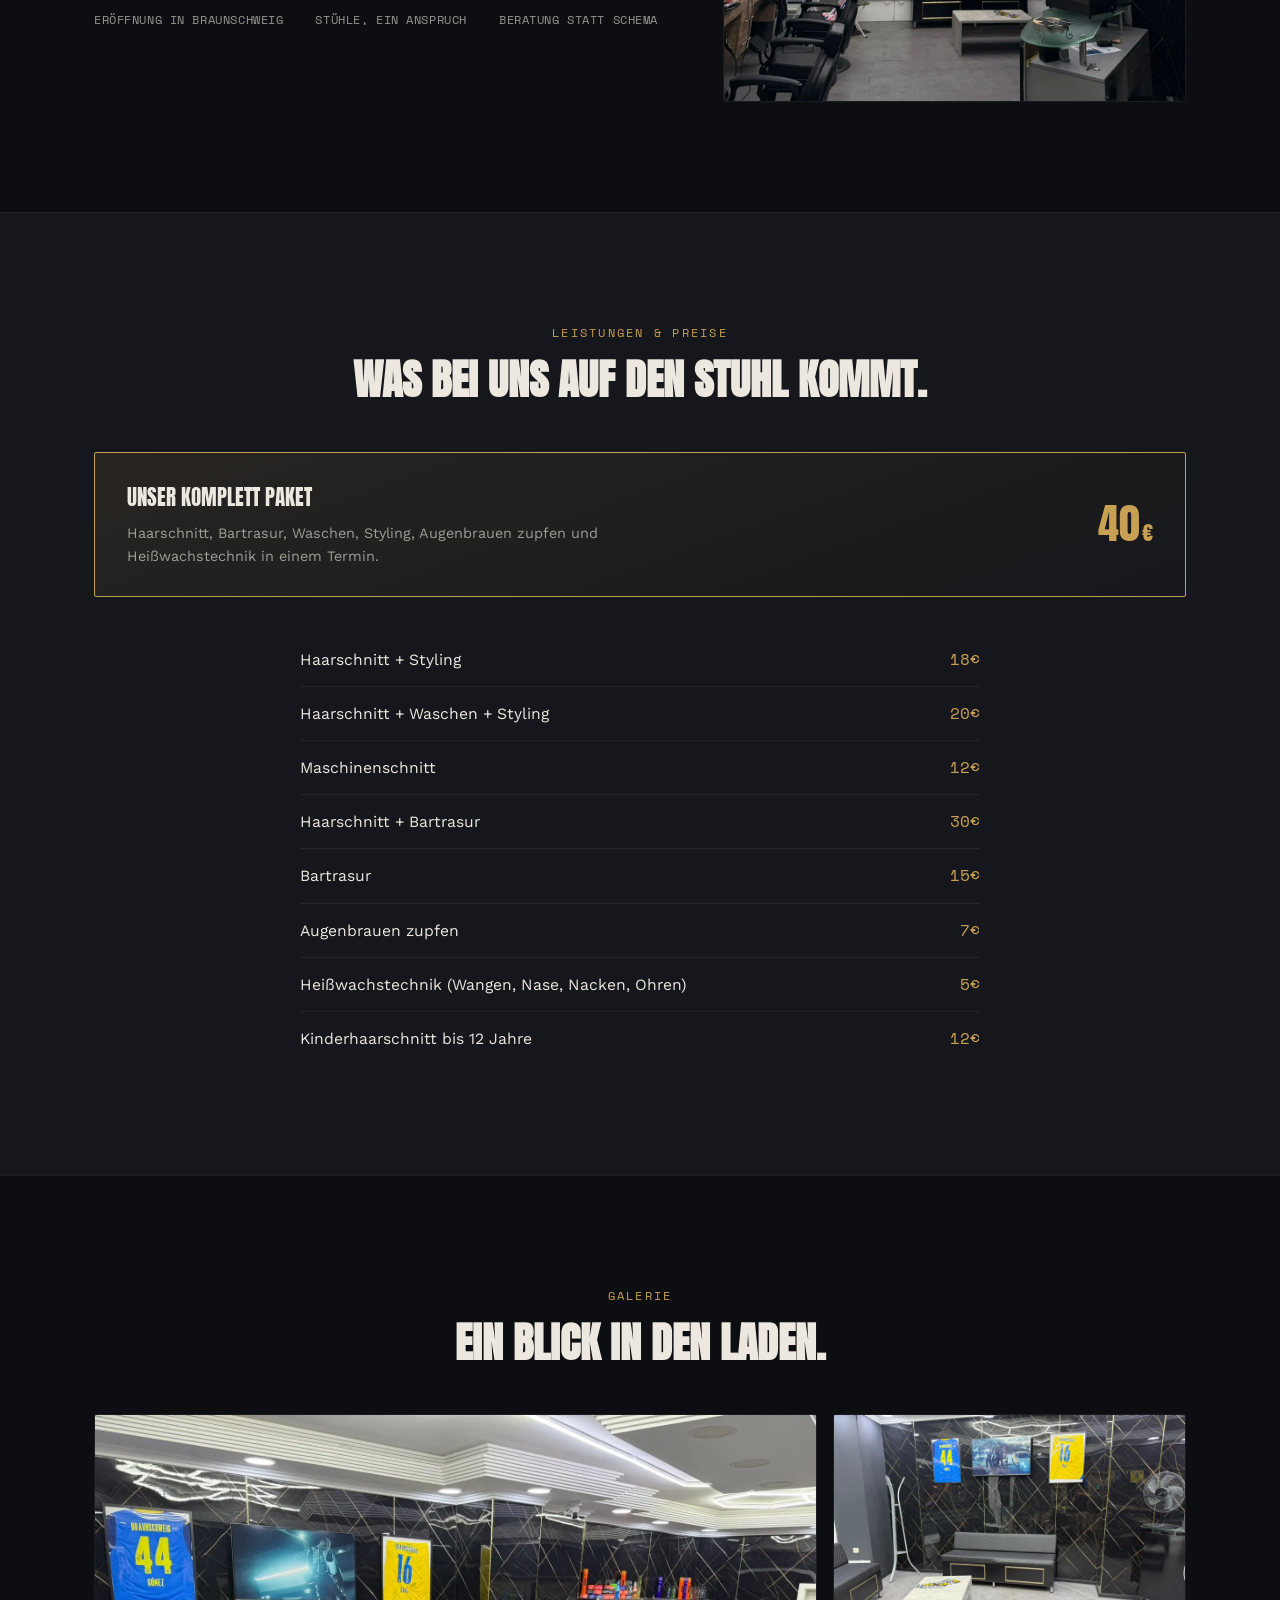
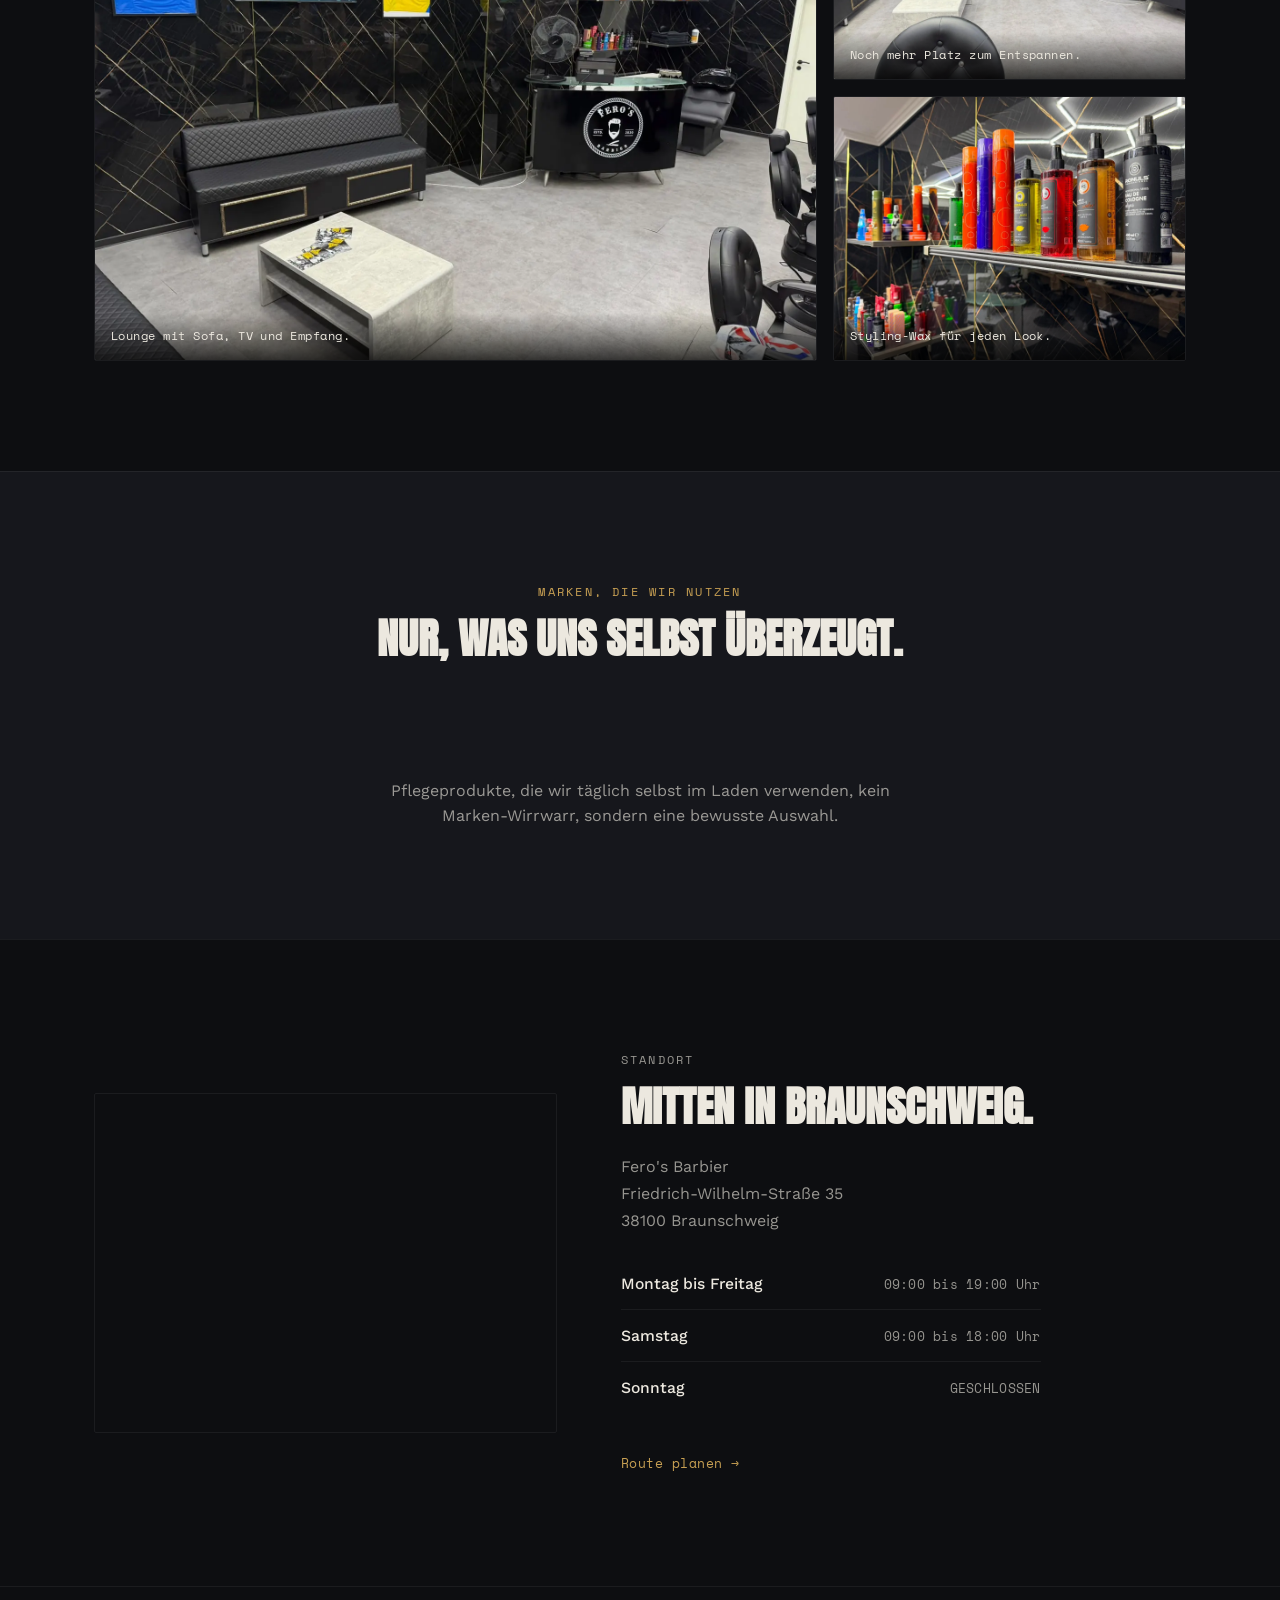
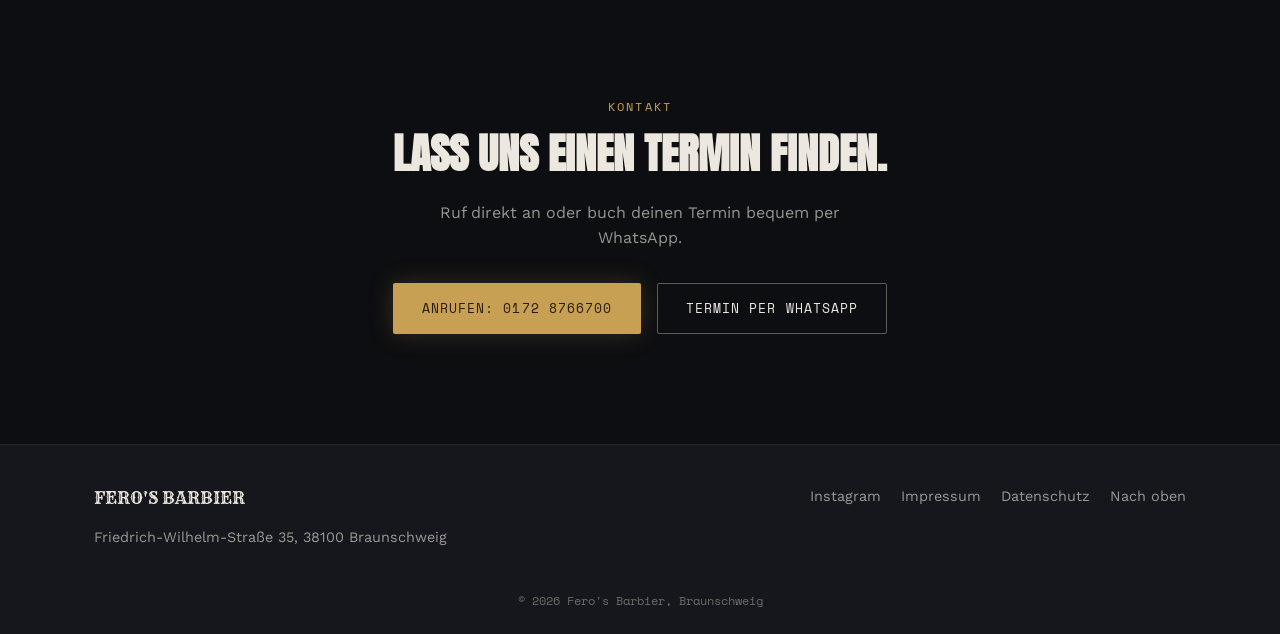
==== commit dd9e77c9: "Update index.html nochmal instagram änderung" ====
--- a/index.html
+++ b/index.html
@@ -239,7 +239,7 @@
       <p>Friedrich-Wilhelm-Straße 35, 38100 Braunschweig</p>
     </div>
     <div class="footer-links">
-      <a href="https://www.facebook.com/people/Feros-Barbier/100063717482037/" target="_blank" rel="noopener">Facebook</a>
+      <a href="https://www.instagram.com/feros_barbier" target="_blank" rel="noopener">Instagram</a>
       <a href="impressum.html">Impressum</a>
       <a href="datenschutz.html">Datenschutz</a>
       <a href="#top">Nach oben</a>
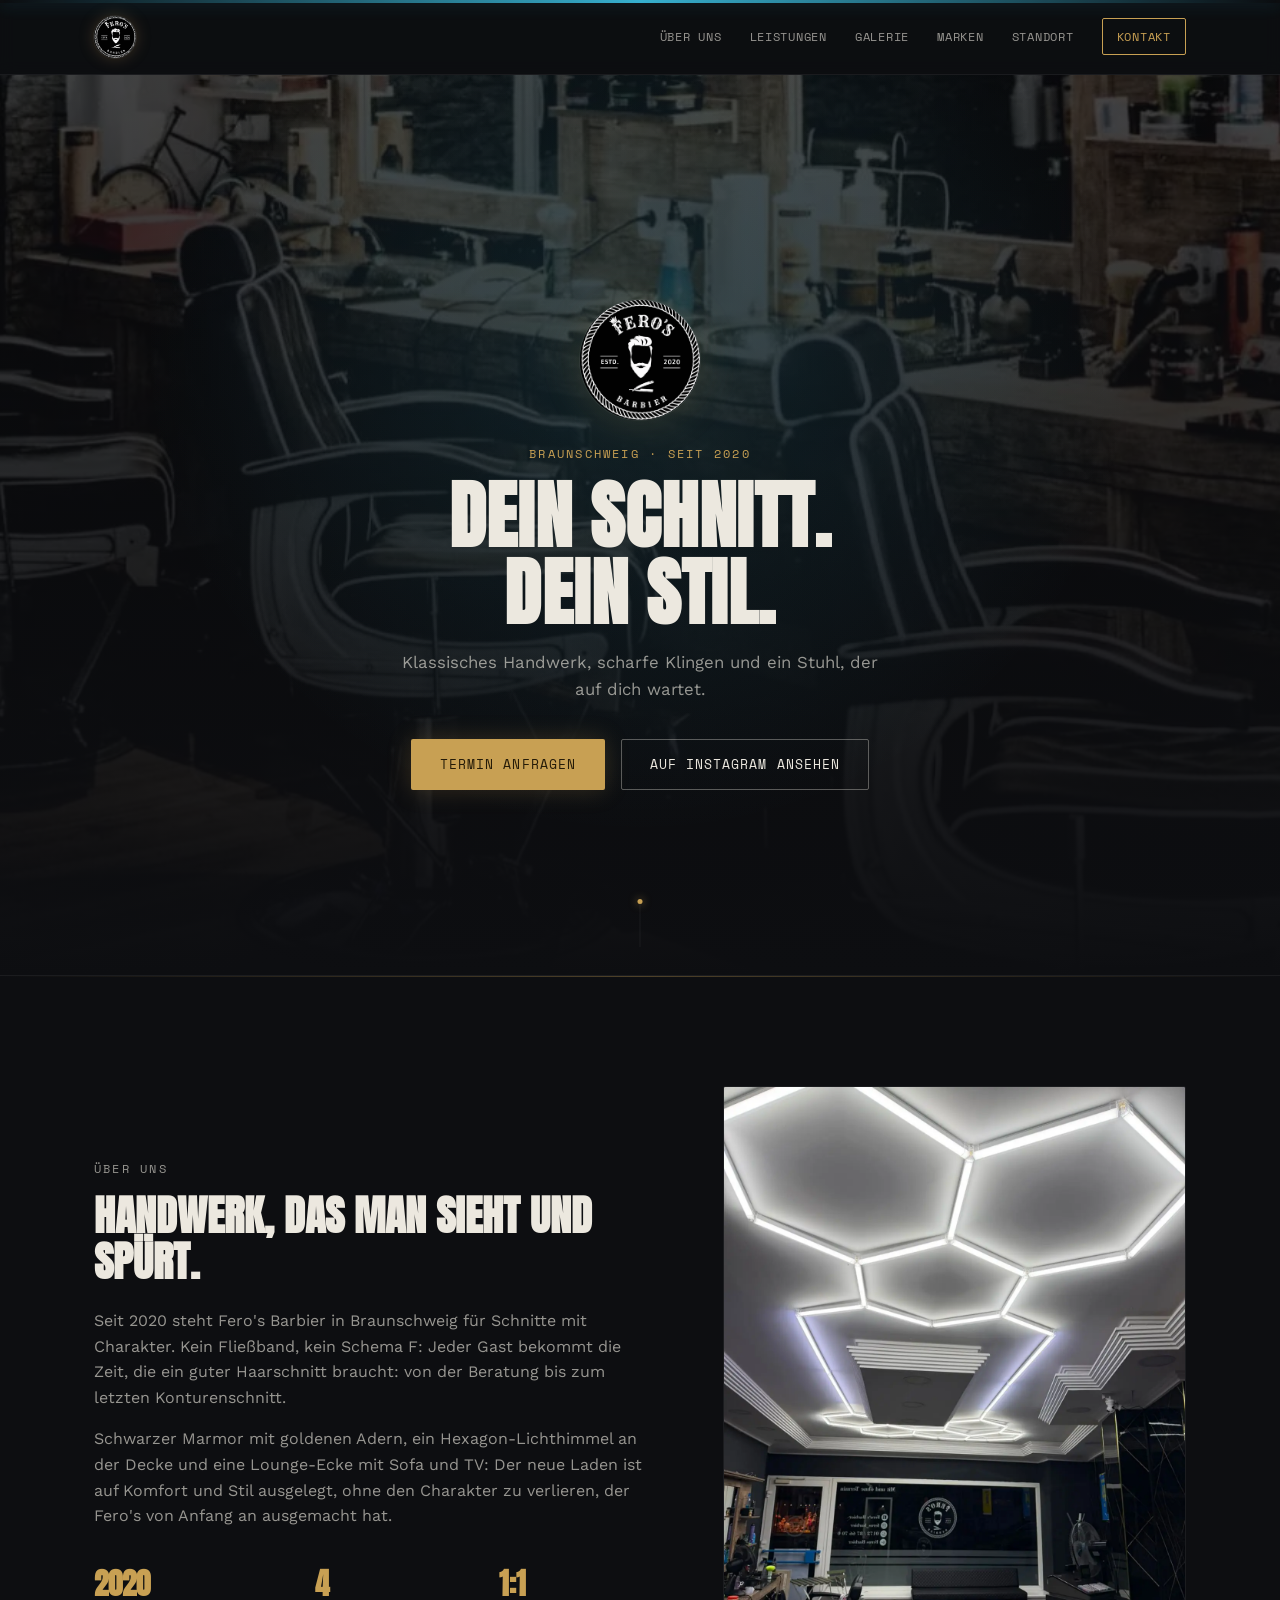
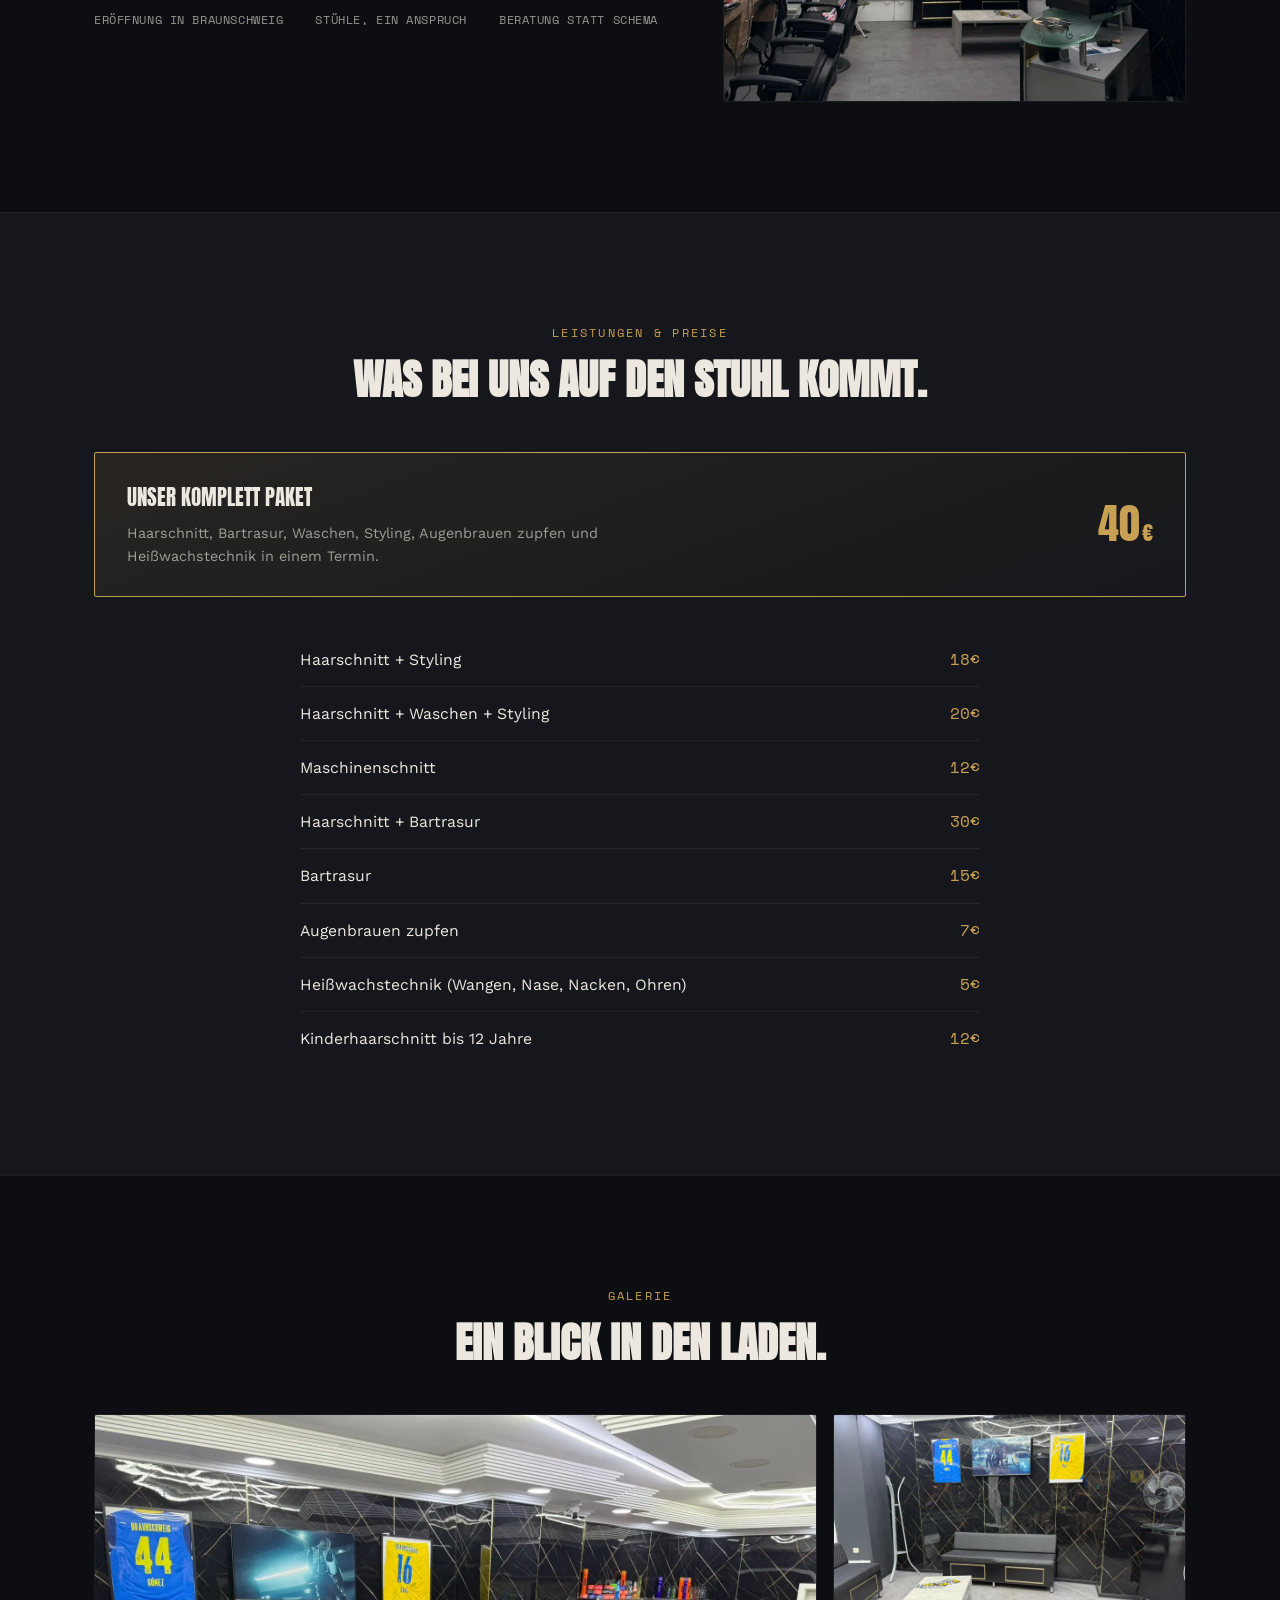
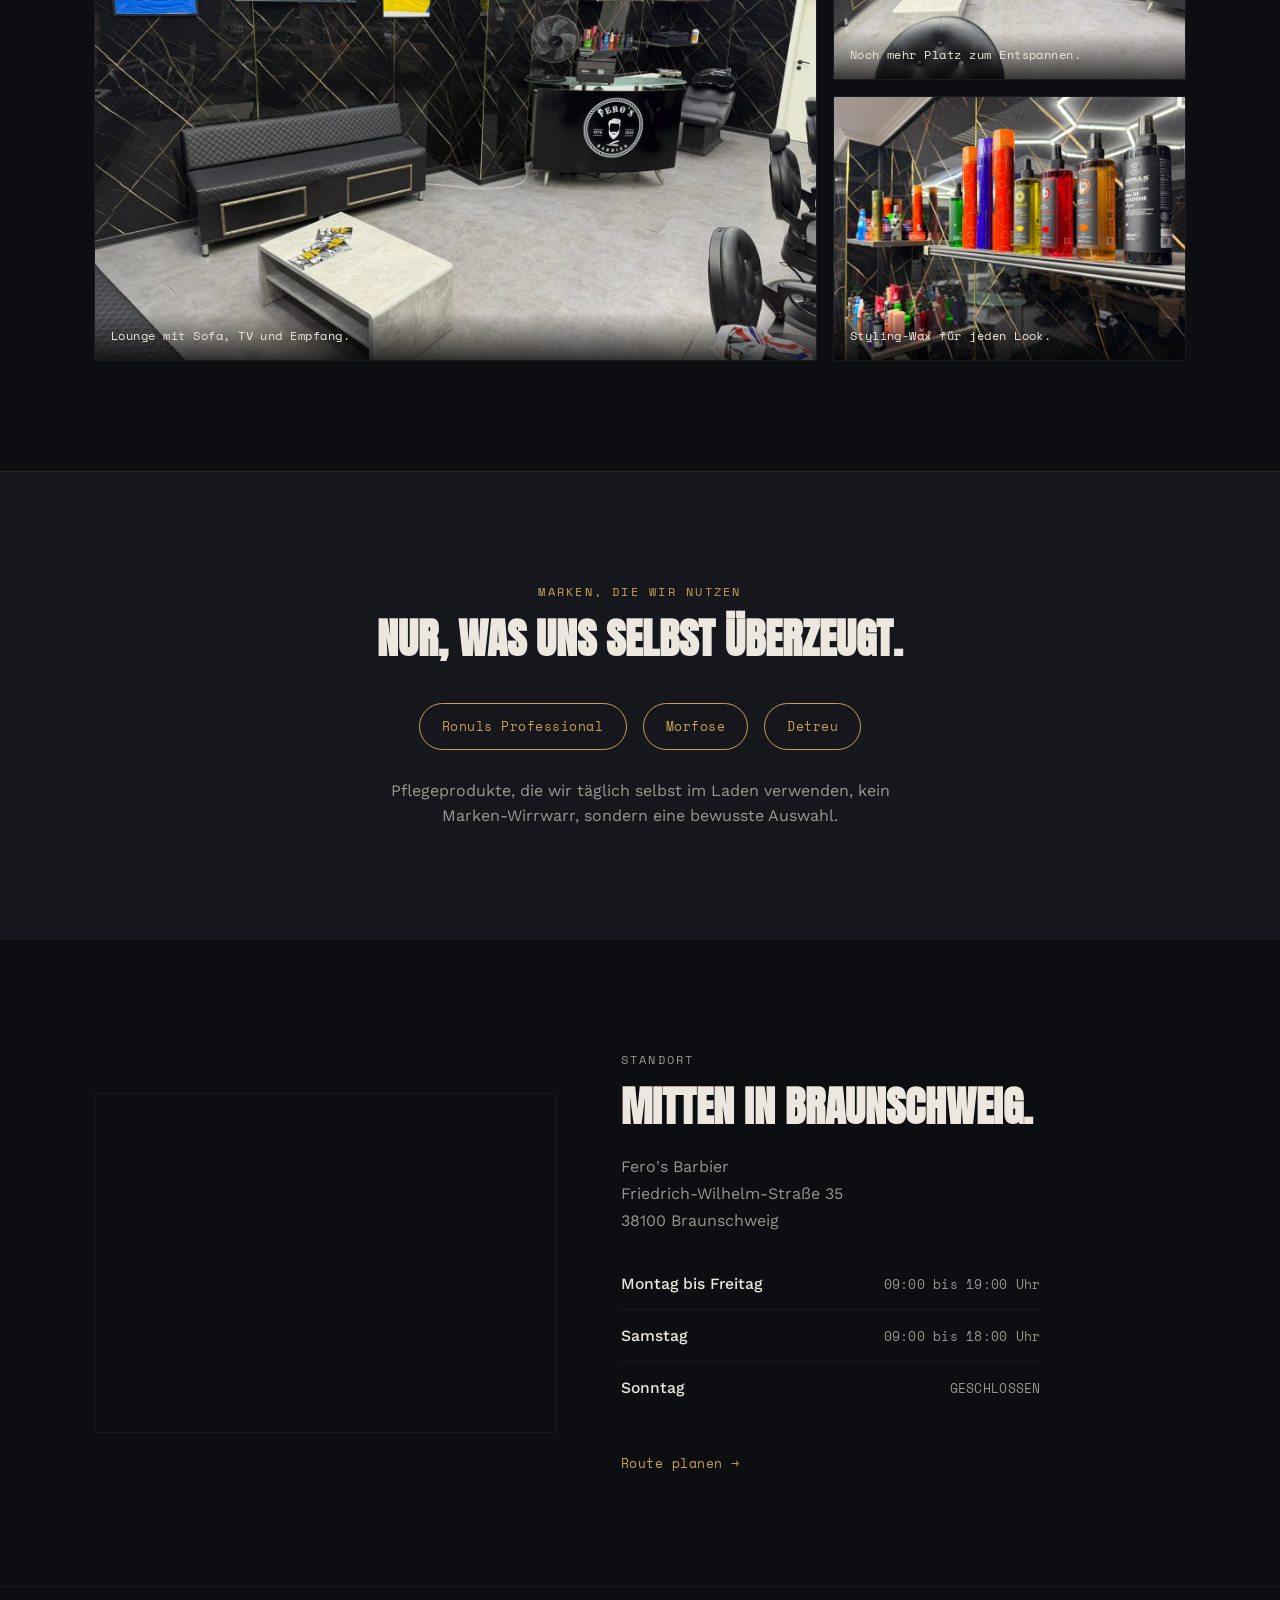
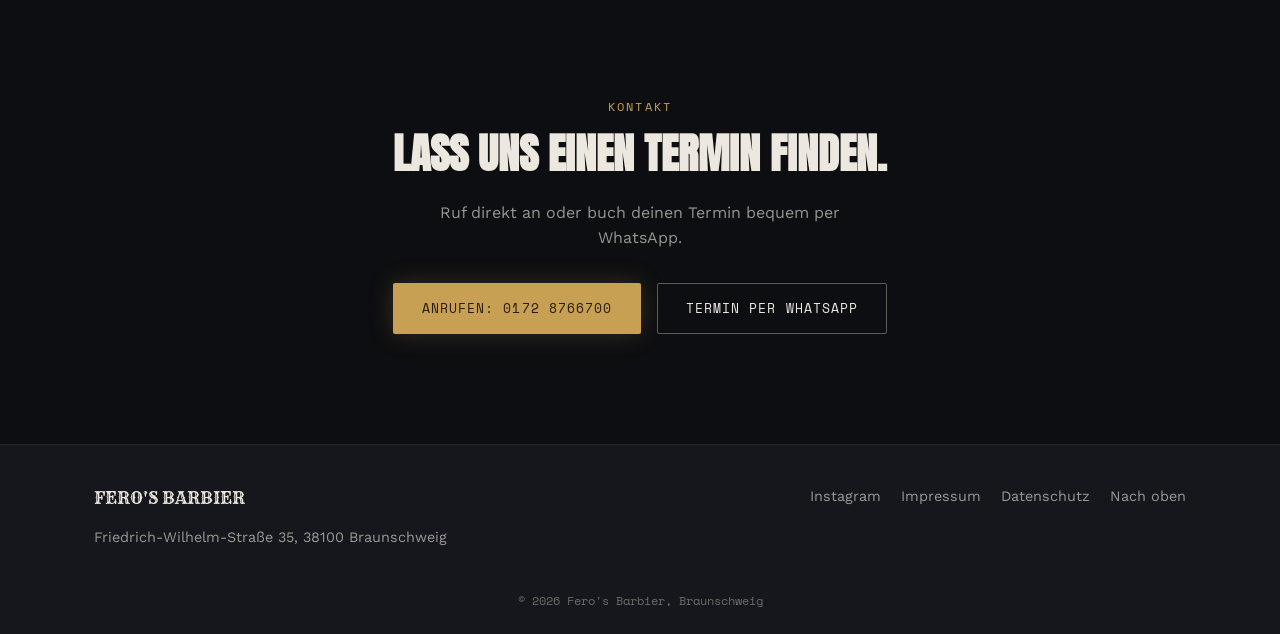
==== commit a7b9cb36: "Update index.html cleaned some things up" ====
--- a/index.html
+++ b/index.html
@@ -26,7 +26,7 @@
 <meta property="og:title" content="Fero's Barbier in Braunschweig">
 <meta property="og:description" content="Herrenhaarschnitt, Bartpflege und klassische Rasur seit 2020. Friedrich-Wilhelm-Straße 35, 38100 Braunschweig.">
 <meta property="og:image" content="assets/images/logo.webp">
-<meta property="og:url" content="https://DEIN-USERNAME.github.io/feros_barbier/">
+<meta property="og:url" content="https://andilar.github.io/feros_barbier/">
 <meta property="og:locale" content="de_DE">
 <meta name="twitter:card" content="summary_large_image">
 <meta name="twitter:title" content="Fero's Barbier in Braunschweig">
@@ -47,8 +47,8 @@
     "addressLocality": "Braunschweig",
     "addressCountry": "DE"
   },
-  "url": "https://DEIN-USERNAME.github.io/feros_barbier/",
-  "sameAs": ["https://www.facebook.com/people/Feros-Barbier/100063717482037/"],
+  "url": "https://andilar.github.io/feros_barbier/",
+  "sameAs": ["https://www.instagram.com/feros_barbier"],
   "openingHoursSpecification": [
     { "@type": "OpeningHoursSpecification", "dayOfWeek": ["Monday","Tuesday","Wednesday","Thursday","Friday"], "opens": "09:00", "closes": "19:00" },
     { "@type": "OpeningHoursSpecification", "dayOfWeek": "Saturday", "opens": "09:00", "closes": "18:00" }
